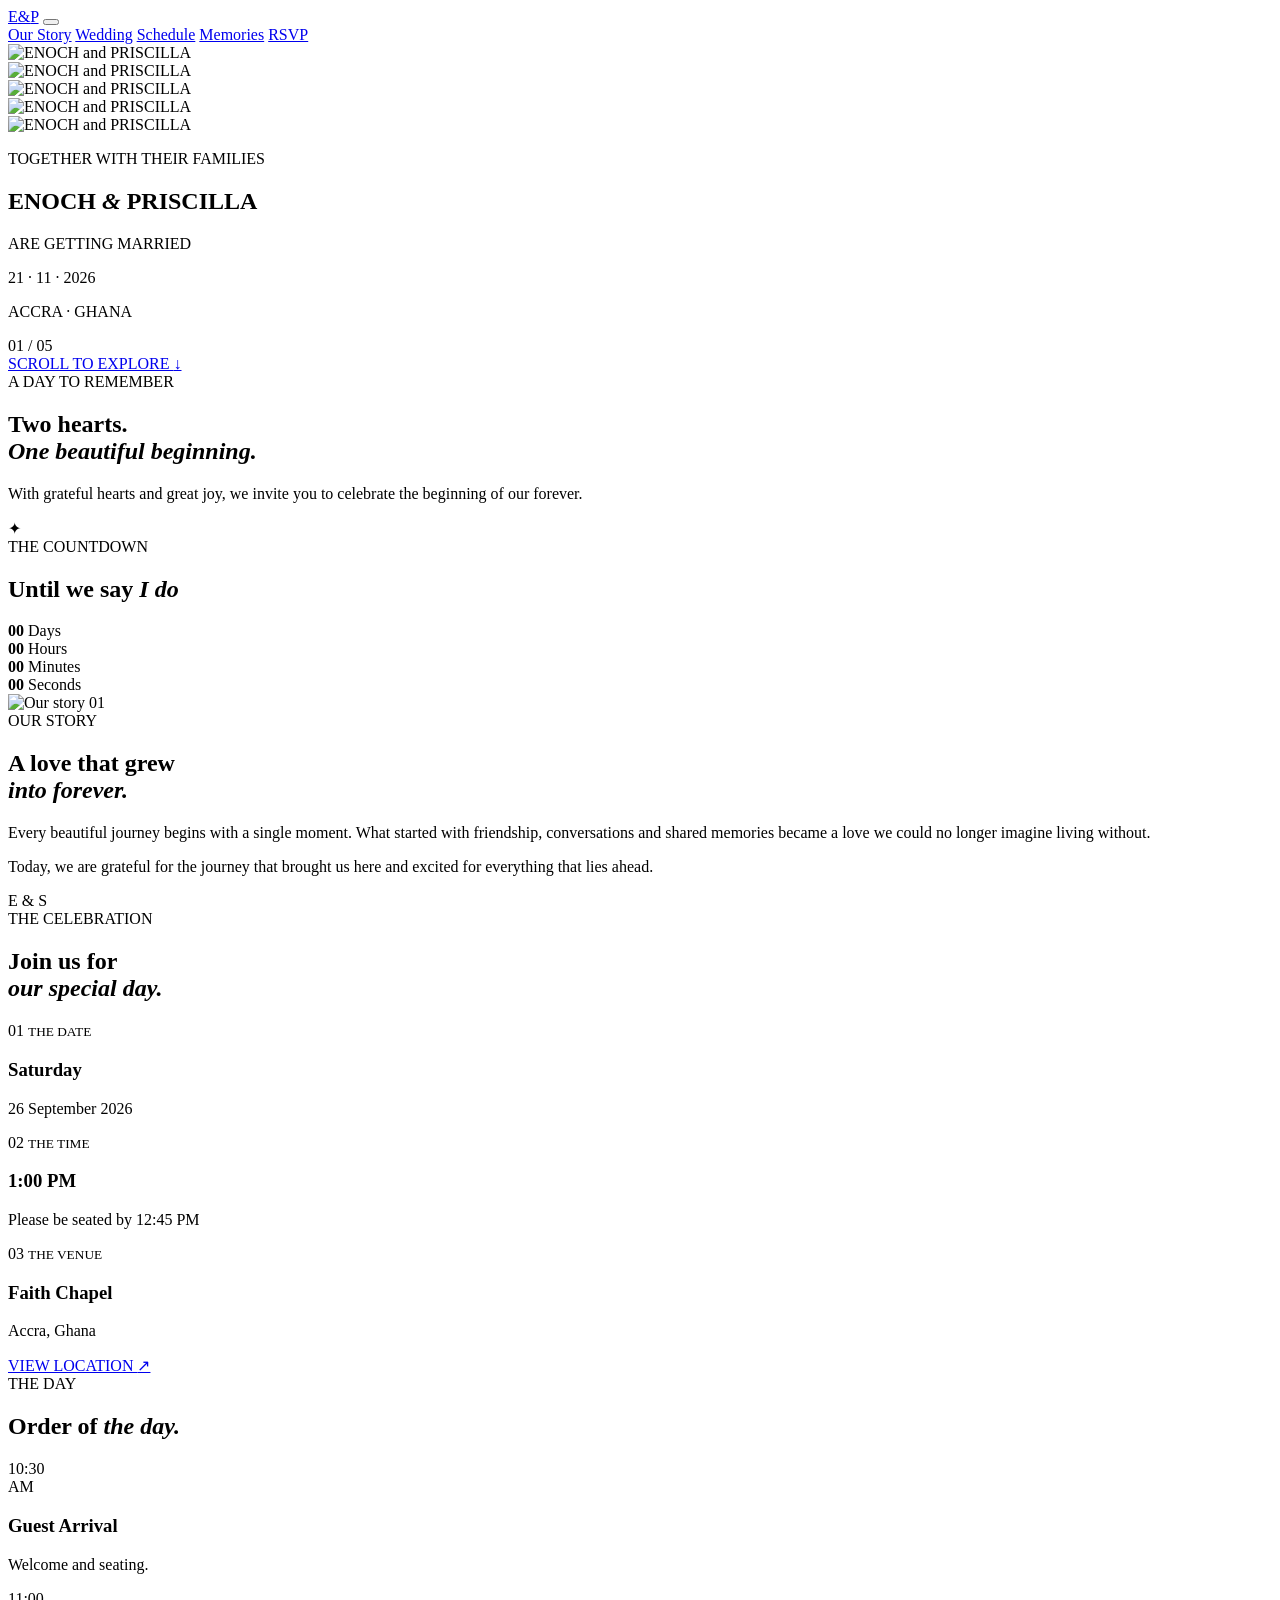
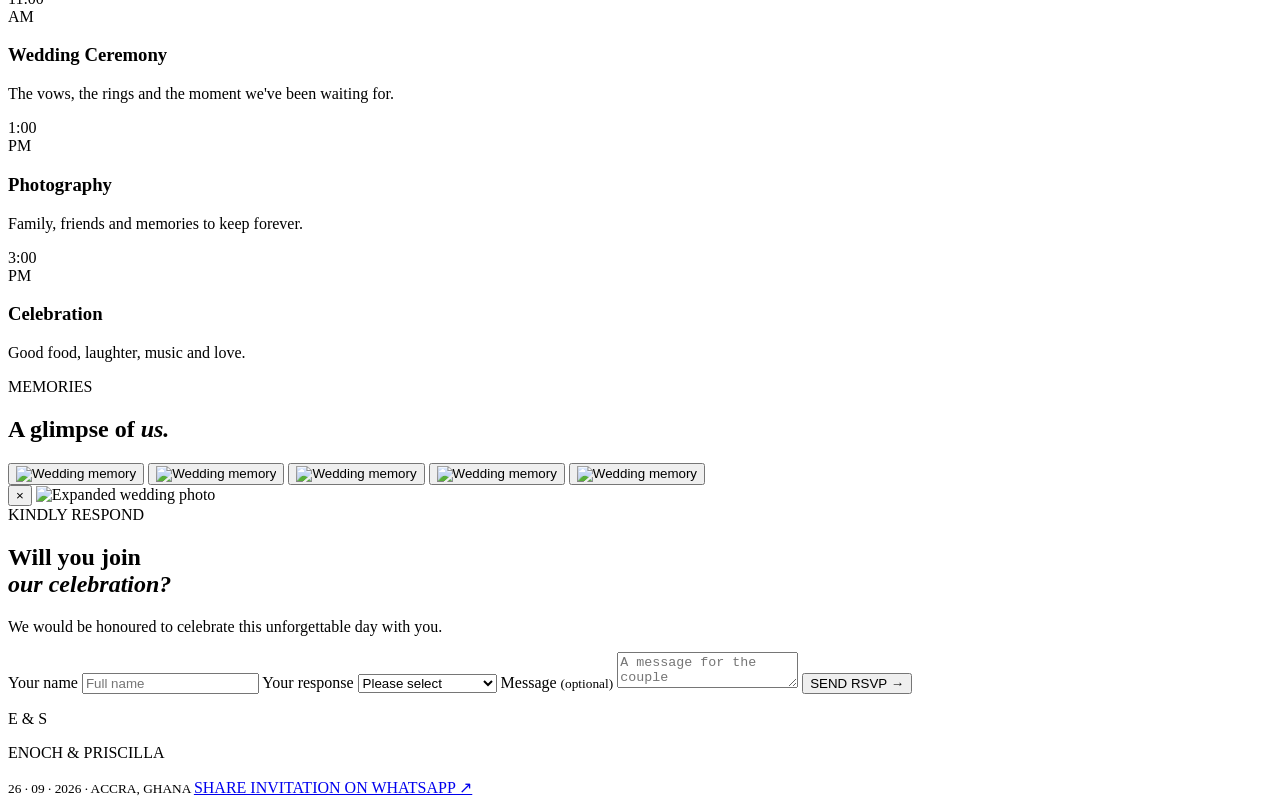
==== index.html @ 6be12a3c "Create index.html" ====
<!doctype html>
<html lang="en">
  <head>
    <meta charset="UTF-8" />
    <meta name="viewport" content="width=device-width, initial-scale=1.0" />

    <meta name="theme-color" content="#171411" />
    <meta name="description" content="ENOCH & PRISCILLA — WEDDING INVITATION" />

    <title>ENOCH & PRISCILLA — Wedding Invitation</title>

    <link rel="preconnect" href="https://fonts.googleapis.com" />
    <link rel="preconnect" href="https://fonts.gstatic.com" crossorigin />

    <link
      href="https://fonts.googleapis.com/css2?family=Cormorant+Garamond:wght@400;500;600;700&family=DM+Sans:wght@300;400;500&display=swap"
      rel="stylesheet"
    />

    <link rel="stylesheet" href="style.css" />
  </head>

  <body>
    <header class="site-header" id="header">
      <a class="monogram" href="#home"> E<span>&</span>P</a>

      <button class="menu-toggle" id="menuToggle" aria-label="Open menu">
        <span></span>
        <span></span>
      </button>

      <nav class="nav" id="nav">
        <a href="#story">Our Story</a>
        <a href="#details">Wedding</a>
        <a href="#schedule">Schedule</a>
        <a href="#gallery">Memories</a>
        <a href="#rsvp">RSVP</a>
      </nav>
    </header>

    <main>
      <!-- ================= HERO ================= -->

      <section class="hero" id="home">
        <div class="hero-slideshow">
          <div class="hero-slide active">
            <img src="en2.jpg" alt="ENOCH and PRISCILLA" />
          </div>

          <div class="hero-slide">
            <img src="BJ1A4119 2 1 1.jpg" alt="ENOCH and PRISCILLA" />
          </div>

          <div class="hero-slide">
            <img src="en3.jpg" alt="ENOCH and PRISCILLA" />
          </div>

          <div class="hero-slide">
            <img src="en4.jpg" alt="ENOCH and PRISCILLA" />
          </div>

          <div class="hero-slide">
            <img src="en5.jpg" alt="ENOCH and PRISCILLA" />
          </div>
        </div>

        <div class="hero-shade"></div>

        <div class="hero-copy">
          <p class="kicker">TOGETHER WITH THEIR FAMILIES</p>

          <h1>ENOCH <i>&</i> PRISCILLA</h1>

          <div class="hero-rule"></div>

          <p class="hero-sub">ARE GETTING MARRIED</p>

          <p class="hero-date">21 · 11 · 2026</p>

          <p class="hero-place">ACCRA · GHANA</p>
        </div>

        <div class="hero-bottom">
          <div class="slide-counter">
            <span id="currentSlide">01</span>
            /
            <span id="totalSlides">05</span>
          </div>

          <div class="progress">
            <span id="progressBar"></span>
          </div>

          <a href="#welcome" class="discover">
            SCROLL TO EXPLORE
            <span>↓</span>
          </a>
        </div>
      </section>

      <!-- ================= WELCOME ================= -->

      <section class="welcome section" id="welcome">
        <div class="section-tag">A DAY TO REMEMBER</div>

        <h2>
          Two hearts.<br />
          <em>One beautiful beginning.</em>
        </h2>

        <p class="lead">
          With grateful hearts and great joy, we invite you to celebrate the
          beginning of our forever.
        </p>

        <div class="ornament">✦</div>
      </section>

      <!-- ================= COUNTDOWN ================= -->

      <section class="countdown-section">
        <div class="countdown-inner">
          <div>
            <div class="section-tag light">THE COUNTDOWN</div>

            <h2>Until we say <em>I do</em></h2>
          </div>

          <div class="countdown">
            <div>
              <strong id="days">00</strong>
              <span>Days</span>
            </div>

            <div>
              <strong id="hours">00</strong>
              <span>Hours</span>
            </div>

            <div>
              <strong id="minutes">00</strong>
              <span>Minutes</span>
            </div>

            <div>
              <strong id="seconds">00</strong>
              <span>Seconds</span>
            </div>
          </div>
        </div>
      </section>

      <!-- ================= STORY ================= -->

      <section class="story section-wide" id="story">
        <div class="story-photo">
          <img src="en4.jpg" alt="Our story" />

          <span class="photo-number"> 01 </span>
        </div>

        <div class="story-copy">
          <div class="section-tag">OUR STORY</div>

          <h2>
            A love that grew<br />
            <em>into forever.</em>
          </h2>

          <p>
            Every beautiful journey begins with a single moment. What started
            with friendship, conversations and shared memories became a love we
            could no longer imagine living without.
          </p>

          <p>
            Today, we are grateful for the journey that brought us here and
            excited for everything that lies ahead.
          </p>

          <div class="signature">E & S</div>
        </div>
      </section>

      <!-- ================= DETAILS ================= -->

      <section class="details section" id="details">
        <div class="section-tag">THE CELEBRATION</div>

        <h2>
          Join us for<br />
          <em>our special day.</em>
        </h2>

        <div class="detail-grid">
          <article>
            <span class="detail-icon"> 01 </span>

            <small> THE DATE </small>

            <h3>Saturday</h3>

            <p>26 September 2026</p>
          </article>

          <article>
            <span class="detail-icon"> 02 </span>

            <small> THE TIME </small>

            <h3>1:00 PM</h3>

            <p>Please be seated by 12:45 PM</p>
          </article>

          <article>
            <span class="detail-icon"> 03 </span>

            <small> THE VENUE </small>

            <h3>Faith Chapel</h3>

            <p>Accra, Ghana</p>
          </article>
        </div>

        <a
          class="outline-button"
          target="_blank"
          href="https://www.google.com/maps/search/?api=1&query=Faith+Chapel+Accra+Ghana"
        >
          VIEW LOCATION
          <span>↗</span>
        </a>
      </section>

      <!-- ================= SCHEDULE ================= -->

      <section class="schedule" id="schedule">
        <div class="section">
          <div class="section-tag">THE DAY</div>

          <h2>Order of <em>the day.</em></h2>

          <div class="timeline">
            <div class="timeline-item">
              <time> 10:30 </time>

              <div>
                <span> AM</span>

                <h3>Guest Arrival</h3>

                <p>Welcome and seating.</p>
              </div>
            </div>

            <div class="timeline-item">
              <time> 11:00 </time>

              <div>
                <span> AM </span>

                <h3>Wedding Ceremony</h3>

                <p>
                  The vows, the rings and the moment we've been waiting for.
                </p>
              </div>
            </div>

            <div class="timeline-item">
              <time> 1:00 </time>

              <div>
                <span> PM </span>

                <h3>Photography</h3>

                <p>Family, friends and memories to keep forever.</p>
              </div>
            </div>

            <div class="timeline-item">
              <time> 3:00 </time>

              <div>
                <span> PM </span>

                <h3>Celebration</h3>

                <p>Good food, laughter, music and love.</p>
              </div>
            </div>
          </div>
        </div>
      </section>

      <!-- ================= GALLERY ================= -->

      <section class="gallery section" id="gallery">
        <div class="section-tag">MEMORIES</div>

        <h2>A glimpse of <em>us.</em></h2>

        <div class="gallery-grid">
          <button class="gallery-item" data-image="en2.jpg">
            <img src="en2.jpg" alt="Wedding memory" />
          </button>

          <button class="gallery-item" data-image="en3.jpg">
            <img src="en3.jpg" alt="Wedding memory" />
          </button>

          <button class="gallery-item" data-image="en4.jpg">
            <img src="en4.jpg" alt="Wedding memory" />
          </button>

          <button class="gallery-item" data-image="en5.jpg">
            <img src="en5.jpg" alt="Wedding memory" />
          </button>

          <button class="gallery-item" data-image="en6.jpg">
            <img src="BJ1A4119 2 1 1.jpg" alt="Wedding memory" />
          </button>
        </div>
      </section>

      <!-- ================= LIGHTBOX ================= -->

      <div class="lightbox" id="lightbox" aria-hidden="true">
        <button class="lightbox-close" id="lightboxClose" aria-label="Close">
          ×
        </button>

        <img id="lightboxImage" src="" alt="Expanded wedding photo" />
      </div>

      <!-- ================= RSVP ================= -->

      <section class="rsvp" id="rsvp">
        <div class="rsvp-card">
          <div class="section-tag">KINDLY RESPOND</div>

          <h2>
            Will you join<br />
            <em>our celebration?</em>
          </h2>

          <p>
            We would be honoured to celebrate this unforgettable day with you.
          </p>

          <form id="rsvpForm">
            <label>
              <span> Your name </span>

              <input
                id="guestName"
                type="text"
                placeholder="Full name"
                required
              />
            </label>

            <label>
              <span> Your response </span>

              <select id="attendance" required>
                <option value="">Please select</option>

                <option value="Joyfully accepts">Joyfully accepts</option>

                <option value="Regretfully declines">
                  Regretfully declines
                </option>
              </select>
            </label>

            <label>
              <span> Message <small>(optional)</small> </span>

              <textarea
                id="guestMessage"
                placeholder="A message for the couple"
              ></textarea>
            </label>

            <button type="submit" class="solid-button">
              SEND RSVP
              <span>→</span>
            </button>
          </form>

          <p class="form-note" id="formMessage"></p>
        </div>
      </section>
    </main>

    <!-- ================= FOOTER ================= -->

    <footer>
      <div class="footer-monogram">E <span>&</span> S</div>

      <p>ENOCH & PRISCILLA</p>

      <small> 26 · 09 · 2026 · ACCRA, GHANA </small>

      <a id="whatsappShare" href="#" target="_blank">
        SHARE INVITATION ON WHATSAPP ↗
      </a>
    </footer>

    <script src="script.js"></script>
  </body>
</html>
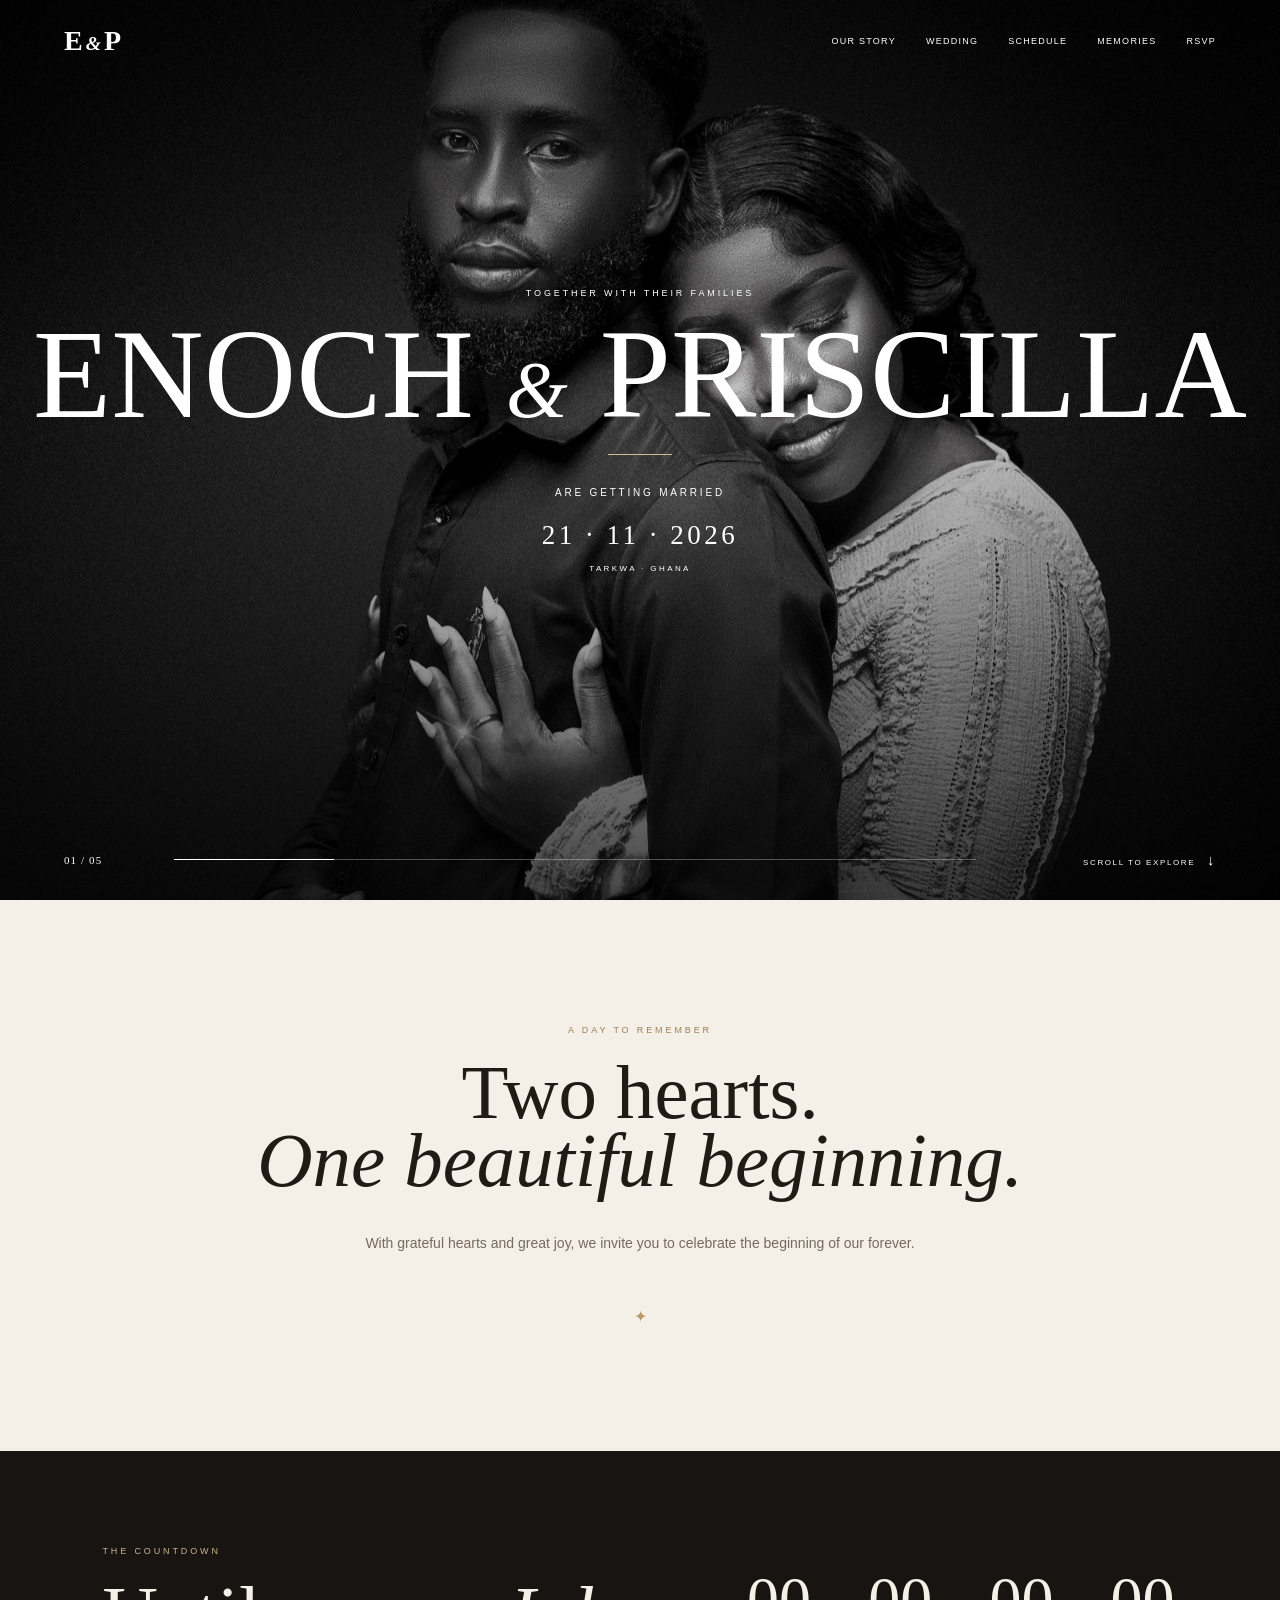
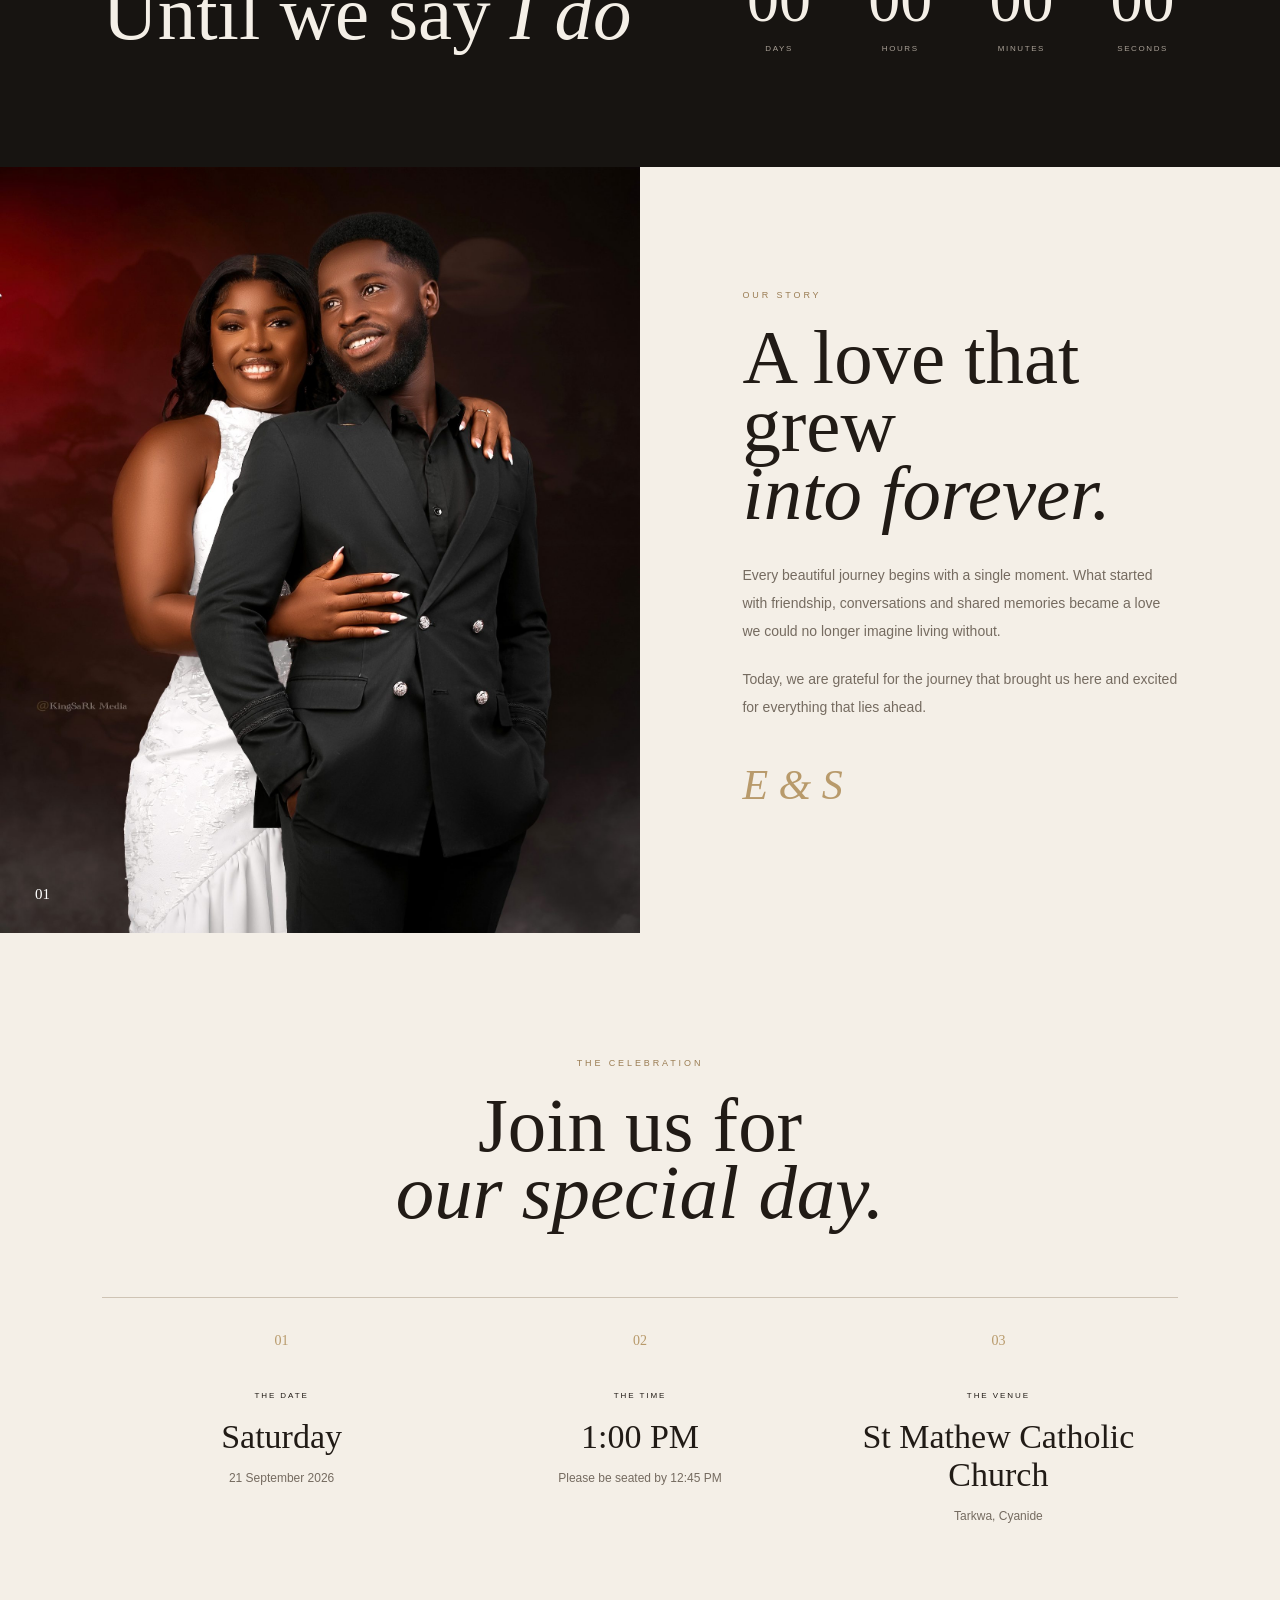
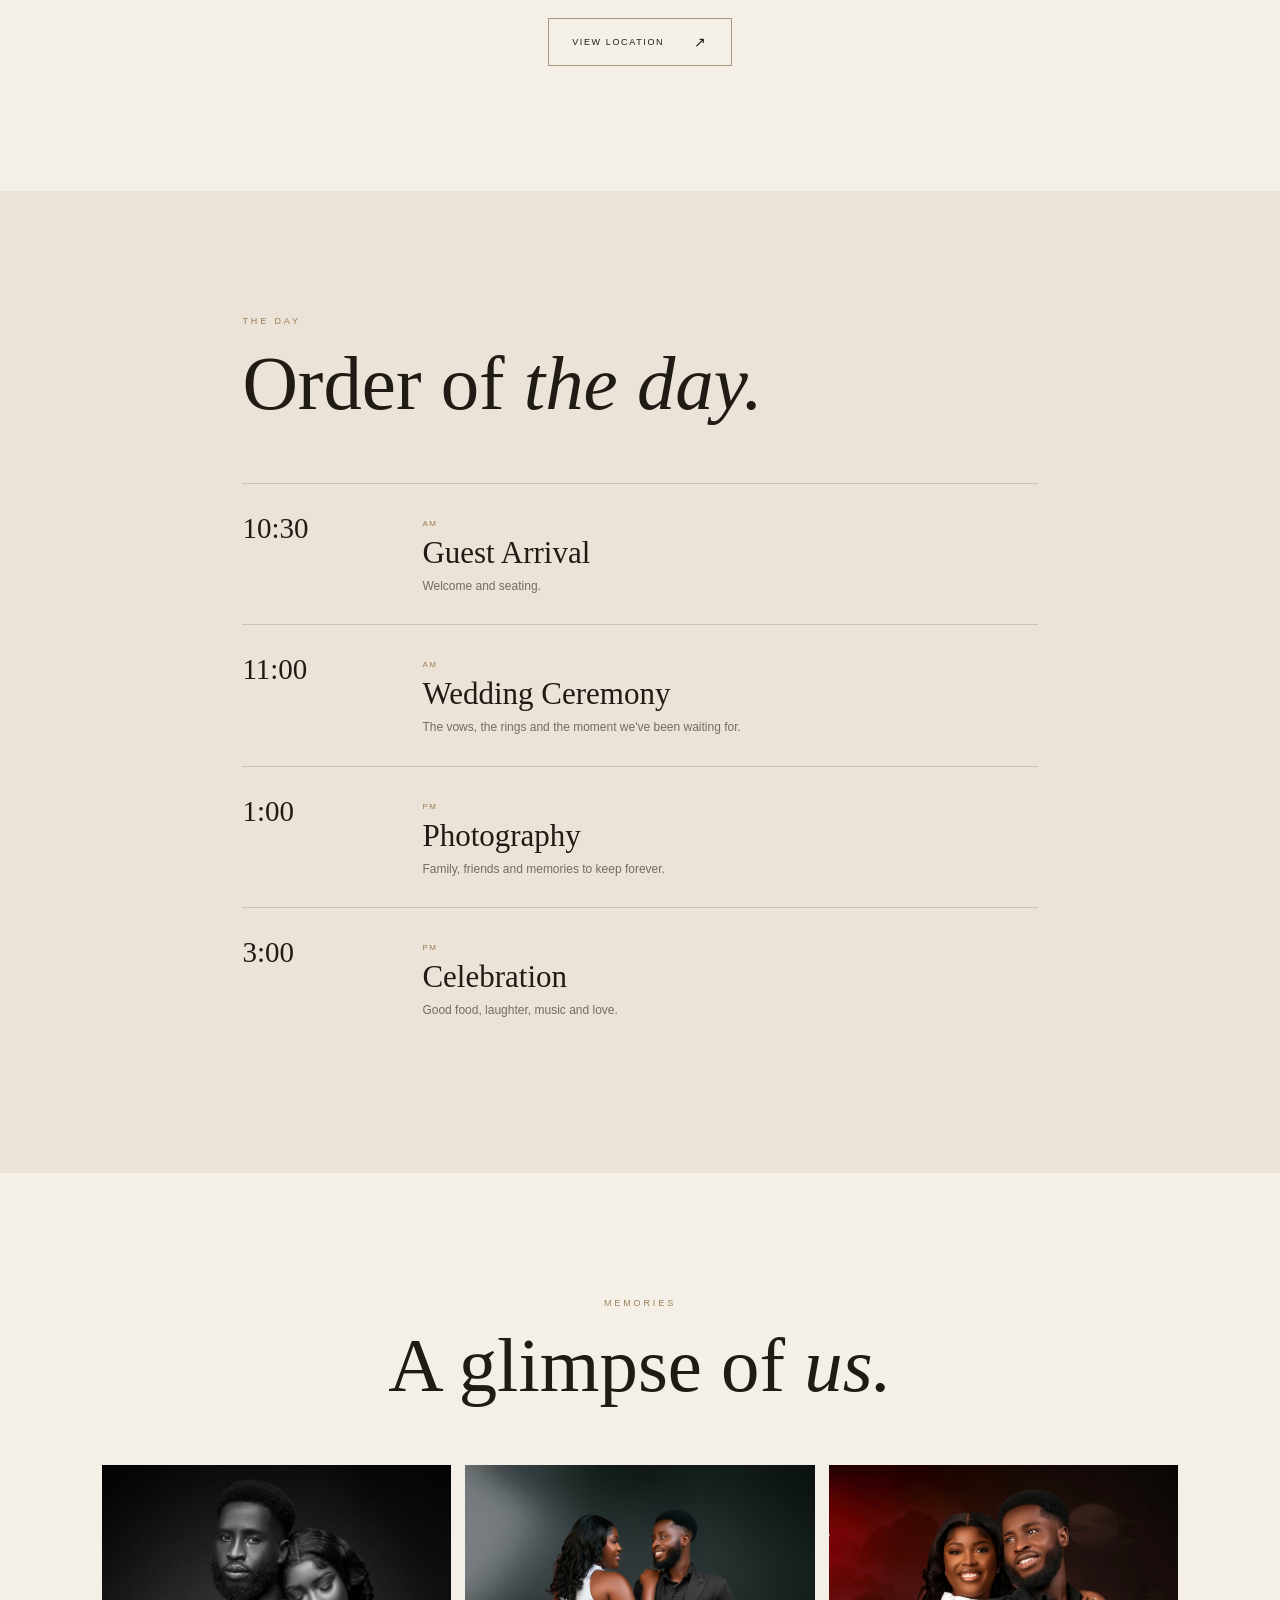
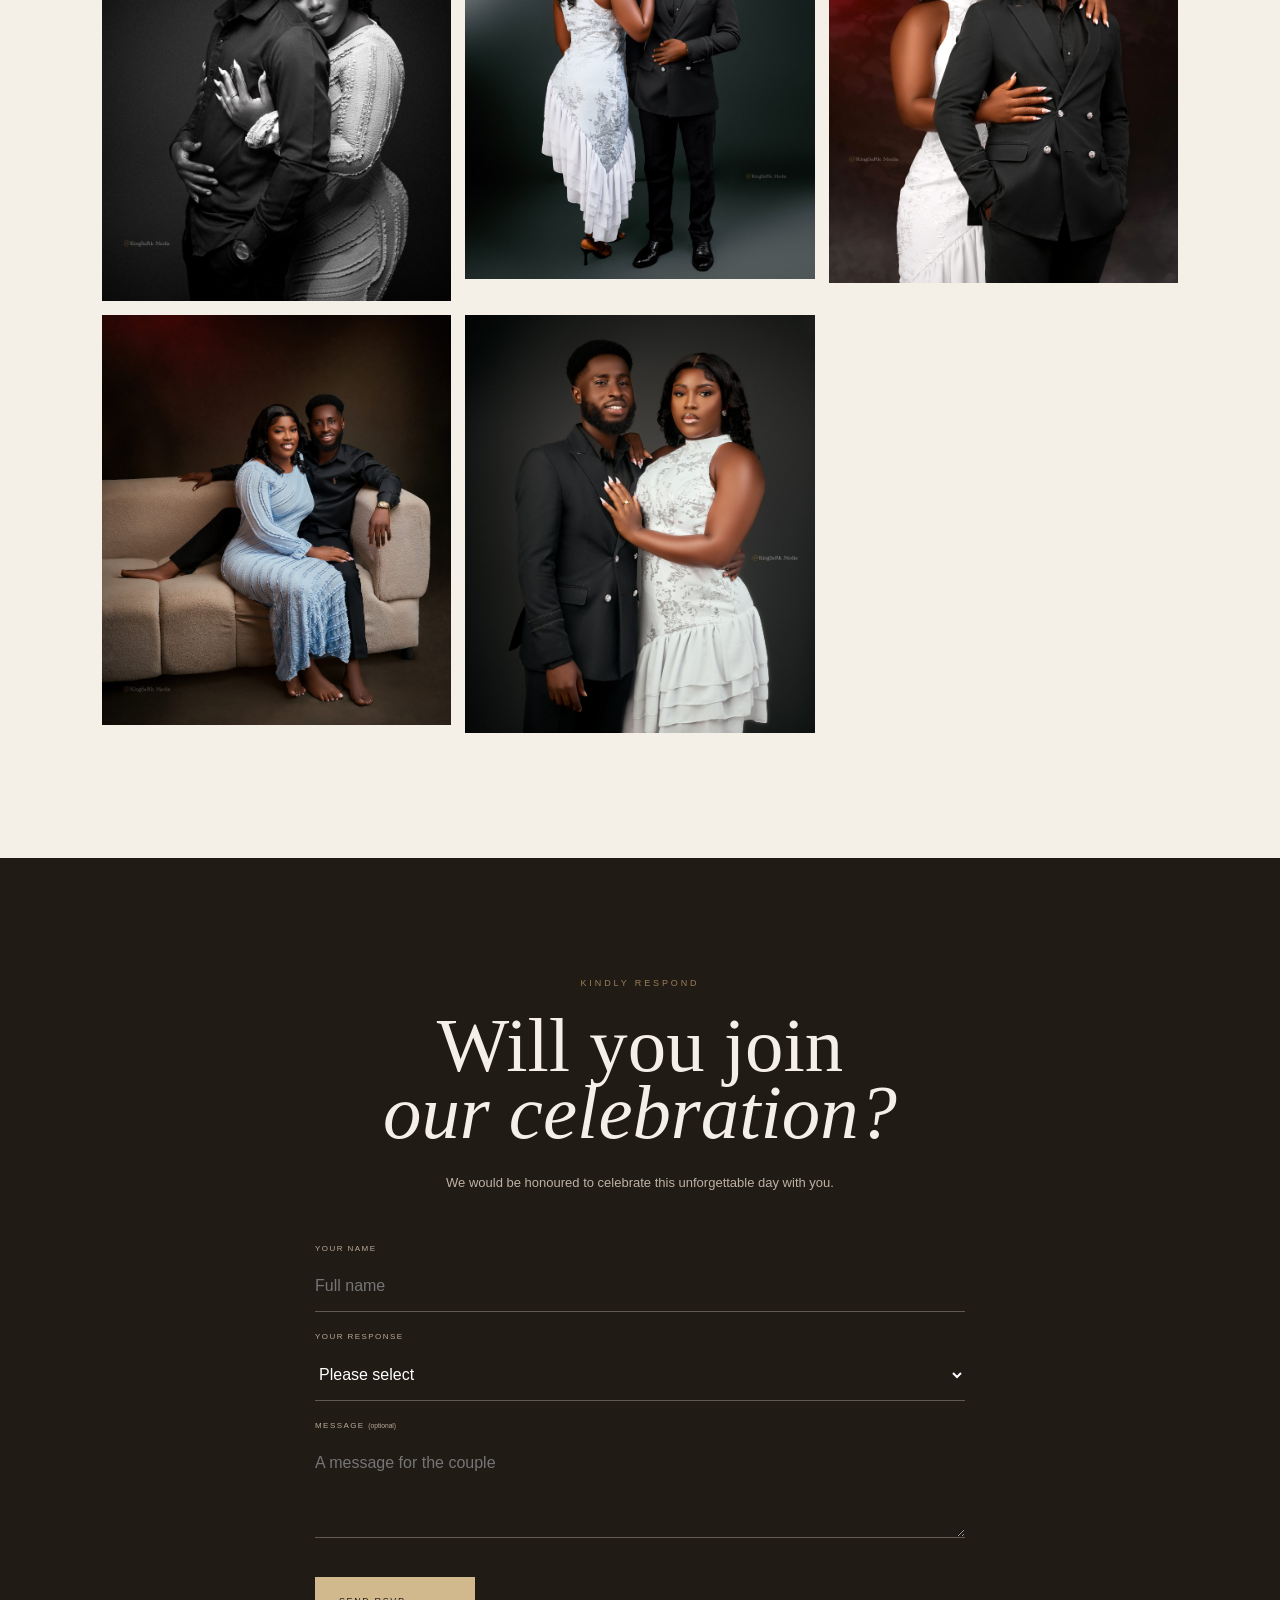
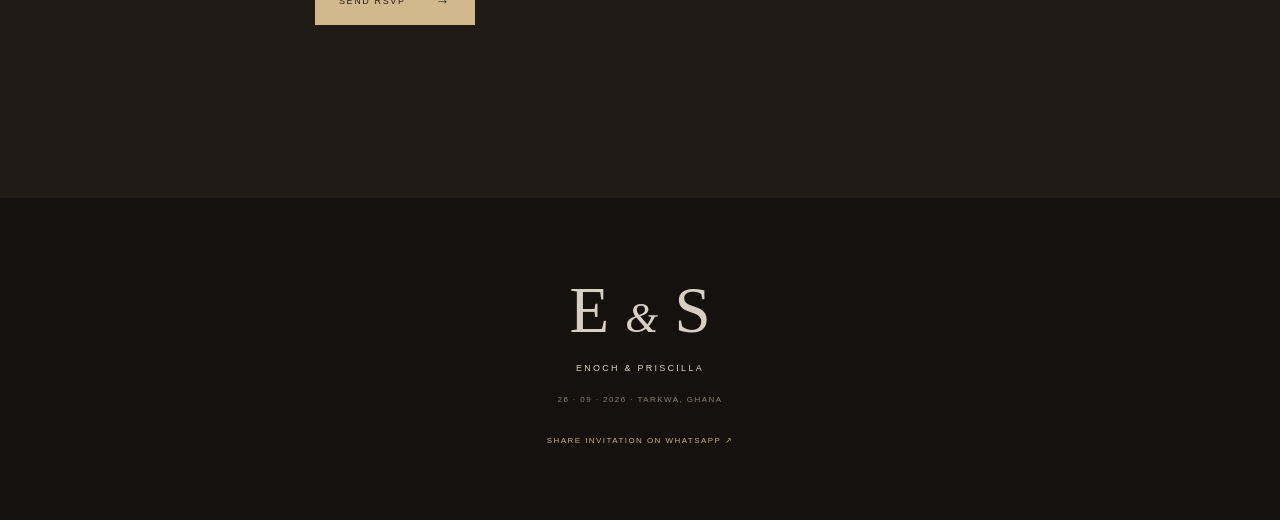
==== commit 9fb3bb96: "Update index.html" ====
--- a/index.html
+++ b/index.html
@@ -77,7 +77,7 @@
 
           <p class="hero-date">21 · 11 · 2026</p>
 
-          <p class="hero-place">ACCRA · GHANA</p>
+          <p class="hero-place">TARKWA · GHANA</p>
         </div>
 
         <div class="hero-bottom">
@@ -200,7 +200,7 @@
 
             <h3>Saturday</h3>
 
-            <p>26 September 2026</p>
+            <p>21 September 2026</p>
           </article>
 
           <article>
@@ -218,16 +218,16 @@
 
             <small> THE VENUE </small>
 
-            <h3>Faith Chapel</h3>
-
-            <p>Accra, Ghana</p>
+            <h3>St Mathew Catholic Church</h3>
+
+            <p>Tarkwa, Cyanide</p>
           </article>
         </div>
 
         <a
           class="outline-button"
           target="_blank"
-          href="https://www.google.com/maps/search/?api=1&query=Faith+Chapel+Accra+Ghana"
+          href="https://www.google.com/maps/search/?api=1&query=stmathew catholic church=tarkwa"
         >
           VIEW LOCATION
           <span>↗</span>
@@ -404,7 +404,7 @@
 
       <p>ENOCH & PRISCILLA</p>
 
-      <small> 26 · 09 · 2026 · ACCRA, GHANA </small>
+      <small> 26 · 09 · 2026 · TARKWA, GHANA </small>
 
       <a id="whatsappShare" href="#" target="_blank">
         SHARE INVITATION ON WHATSAPP ↗
--- a/style.css
+++ b/style.css
@@ -0,0 +1,1234 @@
+* {
+    box-sizing: border-box;
+}
+
+:root {
+    --ink: #211b16;
+    --cream: #f4efe7;
+    --paper: #ebe3d7;
+    --muted: #756b60;
+    --gold: #b89a6b;
+    --dark: #171411;
+}
+
+html {
+    scroll-behavior: smooth;
+}
+
+body {
+    margin: 0;
+    background: var(--cream);
+    color: var(--ink);
+    font-family: "DM Sans", sans-serif;
+    font-weight: 300;
+}
+
+body.no-scroll {
+    overflow: hidden;
+}
+
+button,
+input,
+select,
+textarea {
+    font: inherit;
+}
+
+a {
+    color: inherit;
+}
+
+.section {
+    max-width: 1400px;
+    margin: auto;
+    padding: 125px 8%;
+}
+
+.section-tag {
+    color: #9b7e55;
+    font-size: 9px;
+    font-weight: 500;
+    letter-spacing: .32em;
+}
+
+.section-tag.light {
+    color: #cdb58e;
+}
+
+h2 {
+    margin: 24px 0;
+    font-family: "Cormorant Garamond", serif;
+    font-size: clamp(52px, 6vw, 86px);
+    font-weight: 500;
+    line-height: .88;
+}
+
+h2 em {
+    font-style: italic;
+    font-weight: 400;
+}
+
+
+/* ================= HEADER ================= */
+
+.site-header {
+    position: fixed;
+    top: 0;
+    left: 0;
+    right: 0;
+
+    z-index: 50;
+
+    height: 82px;
+
+    padding: 0 5%;
+
+    display: flex;
+    align-items: center;
+    justify-content: space-between;
+
+    color: white;
+
+    transition: .4s ease;
+}
+
+.site-header.scrolled {
+    height: 68px;
+
+    background: rgba(23, 20, 17, .88);
+
+    backdrop-filter: blur(16px);
+}
+
+.monogram {
+    color: white;
+
+    text-decoration: none;
+
+    font-family: "Cormorant Garamond", serif;
+    font-size: 28px;
+    font-weight: 600;
+}
+
+.monogram span {
+    margin: 0 3px;
+
+    font-size: .7em;
+    font-style: italic;
+}
+
+.nav {
+    display: flex;
+    gap: 30px;
+}
+
+.nav a {
+    color: white;
+
+    text-decoration: none;
+
+    font-size: 9px;
+    letter-spacing: .14em;
+    text-transform: uppercase;
+}
+
+.menu-toggle {
+    display: none;
+
+    width: 35px;
+
+    border: 0;
+
+    background: none;
+
+    color: white;
+
+    cursor: pointer;
+}
+
+.menu-toggle span {
+    display: block;
+
+    height: 1px;
+
+    margin: 6px 0;
+
+    background: currentColor;
+}
+
+
+/* ================= HERO ================= */
+
+.hero {
+    position: relative;
+
+    height: 100svh;
+    min-height: 650px;
+
+    overflow: hidden;
+
+    background: #111;
+
+    color: white;
+}
+
+.hero-slideshow,
+.hero-slide,
+.hero-shade {
+    position: absolute;
+
+    inset: 0;
+}
+
+.hero-slide {
+    opacity: 0;
+
+    transform: scale(1.045);
+
+    transition:
+        opacity 1.5s ease,
+        transform 7s ease;
+}
+
+.hero-slide.active {
+    opacity: 1;
+
+    transform: scale(1);
+}
+
+.hero-slide img {
+    width: 100%;
+    height: 100%;
+
+    display: block;
+
+    object-fit: cover;
+
+    /*
+       This keeps the upper part of portrait
+       photos visible.
+    */
+    object-position: center 18%;
+
+    will-change: transform;
+}
+
+.hero-slide::after {
+    content: "";
+
+    position: absolute;
+
+    inset: 0;
+
+    pointer-events: none;
+
+    background:
+        linear-gradient(
+            90deg,
+            rgba(0,0,0,.12),
+            transparent 45%,
+            rgba(0,0,0,.18)
+        );
+}
+
+.hero-shade {
+    background:
+        linear-gradient(
+            180deg,
+            rgba(0,0,0,.48),
+            rgba(0,0,0,.05) 42%,
+            rgba(0,0,0,.72)
+        );
+}
+
+.hero-copy {
+    position: absolute;
+
+    inset: 0;
+
+    z-index: 5;
+
+    display: flex;
+
+    flex-direction: column;
+
+    align-items: center;
+
+    justify-content: center;
+
+    padding: 80px 20px 120px;
+
+    text-align: center;
+}
+
+.hero-copy > * {
+    opacity: 0;
+
+    transform: translateY(18px);
+
+    animation:
+        heroIn 1s
+        cubic-bezier(.2,.7,.2,1)
+        forwards;
+}
+
+.kicker {
+    margin-bottom: 28px;
+
+    font-size: 9px;
+
+    letter-spacing: .32em;
+
+    animation-delay: .2s !important;
+}
+
+.hero h1 {
+    margin: 0;
+
+    font-family: "Cormorant Garamond", serif;
+
+    font-size: clamp(70px, 10vw, 135px);
+
+    font-weight: 500;
+
+    line-height: .76;
+
+    animation-delay: .35s !important;
+}
+
+.hero h1 i {
+    font-size: .62em;
+}
+
+.hero-rule {
+    width: 64px;
+    height: 1px;
+
+    margin: 30px 0 22px;
+
+    background: #d3ba8d;
+
+    animation-delay: .5s !important;
+}
+
+.hero-sub {
+    font-size: 10px;
+
+    letter-spacing: .28em;
+
+    animation-delay: .62s !important;
+}
+
+.hero-date {
+    margin: 12px 0 5px;
+
+    font-family: "Cormorant Garamond", serif;
+
+    font-size: 27px;
+
+    letter-spacing: .13em;
+
+    animation-delay: .72s !important;
+}
+
+.hero-place {
+    font-size: 8px;
+
+    letter-spacing: .3em;
+
+    animation-delay: .82s !important;
+}
+
+@keyframes heroIn {
+
+    to {
+        opacity: 1;
+
+        transform: none;
+    }
+
+}
+
+
+.hero-bottom {
+    position: absolute;
+
+    left: 5%;
+    right: 5%;
+    bottom: 32px;
+
+    z-index: 8;
+
+    display: grid;
+
+    grid-template-columns:
+        90px
+        1fr
+        220px;
+
+    align-items: center;
+
+    gap: 20px;
+}
+
+.slide-counter {
+    font-family: "Cormorant Garamond", serif;
+
+    font-size: 11px;
+
+    letter-spacing: .1em;
+}
+
+.progress {
+    height: 1px;
+
+    background: rgba(255,255,255,.3);
+}
+
+.progress span {
+    display: block;
+
+    width: 20%;
+    height: 100%;
+
+    background: white;
+
+    transition: width 5s linear;
+}
+
+.discover {
+    color: white;
+
+    text-align: right;
+
+    text-decoration: none;
+
+    font-size: 8px;
+
+    letter-spacing: .2em;
+}
+
+.discover span {
+    margin-left: 8px;
+
+    font-size: 15px;
+}
+
+
+/* ================= WELCOME ================= */
+
+.welcome {
+    text-align: center;
+}
+
+.welcome .lead {
+    max-width: 560px;
+
+    margin: 35px auto 0;
+
+    color: var(--muted);
+
+    font-size: 14px;
+
+    line-height: 2;
+}
+
+.ornament {
+    margin: 50px auto 0;
+
+    color: var(--gold);
+
+    font-size: 16px;
+}
+
+
+/* ================= COUNTDOWN ================= */
+
+.countdown-section {
+    padding: 95px 8%;
+
+    background: var(--dark);
+
+    color: var(--cream);
+}
+
+.countdown-inner {
+    max-width: 1200px;
+
+    margin: auto;
+
+    display: flex;
+
+    align-items: center;
+
+    justify-content: space-between;
+
+    gap: 50px;
+}
+
+.countdown h2 {
+    margin-bottom: 0;
+}
+
+.countdown {
+    display: flex;
+
+    gap: clamp(22px, 4vw, 65px);
+}
+
+.countdown div {
+    min-width: 70px;
+
+    text-align: center;
+}
+
+.countdown strong {
+    display: block;
+
+    font-family: "Cormorant Garamond", serif;
+
+    font-size: clamp(42px,5vw,66px);
+
+    font-weight: 500;
+}
+
+.countdown span {
+    color: #a9a096;
+
+    font-size: 8px;
+
+    letter-spacing: .2em;
+
+    text-transform: uppercase;
+}
+
+
+/* ================= STORY ================= */
+
+.section-wide {
+    min-height: 720px;
+
+    display: grid;
+
+    grid-template-columns: 1fr 1fr;
+}
+
+.story-photo {
+    position: relative;
+
+    min-height: 650px;
+
+    overflow: hidden;
+}
+
+.story-photo img {
+    width: 100%;
+    height: 100%;
+
+    display: block;
+
+    object-fit: cover;
+
+    object-position: center 20%;
+}
+
+.photo-number {
+    position: absolute;
+
+    left: 35px;
+    bottom: 30px;
+
+    color: white;
+
+    font-family: "Cormorant Garamond", serif;
+
+    font-size: 15px;
+}
+
+.story-copy {
+    padding: 80px clamp(45px,8vw,130px);
+
+    display: flex;
+
+    flex-direction: column;
+
+    justify-content: center;
+}
+
+.story-copy > p {
+    max-width: 520px;
+
+    margin: 10px 0;
+
+    color: var(--muted);
+
+    font-size: 14px;
+
+    line-height: 2;
+}
+
+.signature {
+    margin-top: 30px;
+
+    color: var(--gold);
+
+    font-family: "Cormorant Garamond", serif;
+
+    font-size: 42px;
+
+    font-style: italic;
+}
+
+
+/* ================= DETAILS ================= */
+
+.details {
+    text-align: center;
+}
+
+.detail-grid {
+    margin: 70px 0 45px;
+
+    display: grid;
+
+    grid-template-columns: repeat(3,1fr);
+}
+
+.detail-grid article {
+    padding: 35px 25px;
+
+    border-top: 1px solid #cec3b4;
+
+    transition: transform .4s ease;
+}
+
+.detail-grid article:hover {
+    transform: translateY(-5px);
+}
+
+.detail-icon {
+    display: block;
+
+    margin-bottom: 35px;
+
+    color: var(--gold);
+
+    font-family: "Cormorant Garamond", serif;
+
+    font-size: 14px;
+}
+
+.detail-grid small {
+    font-size: 8px;
+
+    letter-spacing: .24em;
+}
+
+.detail-grid h3 {
+    margin: 16px 0 5px;
+
+    font-family: "Cormorant Garamond", serif;
+
+    font-size: 34px;
+
+    font-weight: 500;
+}
+
+.detail-grid p {
+    color: var(--muted);
+
+    font-size: 12px;
+
+    line-height: 1.7;
+}
+
+.outline-button,
+.solid-button {
+    display: inline-flex;
+
+    align-items: center;
+
+    gap: 30px;
+
+    padding: 15px 23px;
+
+    border: 1px solid #a9967e;
+
+    background: transparent;
+
+    text-decoration: none;
+
+    font-size: 9px;
+
+    letter-spacing: .18em;
+
+    cursor: pointer;
+
+    transition:
+        background .3s ease,
+        color .3s ease,
+        transform .3s ease;
+}
+
+.outline-button span,
+.solid-button span {
+    font-size: 14px;
+}
+
+.outline-button:hover {
+    background: var(--ink);
+
+    color: var(--cream);
+
+    transform: translateY(-2px);
+}
+
+
+/* ================= SCHEDULE ================= */
+
+.schedule {
+    background: var(--paper);
+}
+
+.schedule .section {
+    max-width: 1000px;
+}
+
+.timeline {
+    margin-top: 65px;
+}
+
+.timeline-item {
+    display: grid;
+
+    grid-template-columns: 150px 1fr;
+
+    gap: 30px;
+
+    padding: 28px 0;
+
+    border-top: 1px solid #cfc3b4;
+
+    transition: padding .35s ease;
+}
+
+.timeline-item:hover {
+    padding-left: 8px;
+}
+
+.timeline-item time {
+    font-family: "Cormorant Garamond", serif;
+
+    font-size: 29px;
+
+    font-weight: 500;
+}
+
+.timeline-item div > span {
+    color: #9b7e55;
+
+    font-size: 8px;
+
+    letter-spacing: .2em;
+}
+
+.timeline-item h3 {
+    margin: 5px 0;
+
+    font-family: "Cormorant Garamond", serif;
+
+    font-size: 31px;
+
+    font-weight: 500;
+}
+
+.timeline-item p {
+    margin: 0;
+
+    color: var(--muted);
+
+    font-size: 12px;
+
+    line-height: 1.7;
+}
+
+
+/* ================= GALLERY ================= */
+
+.gallery {
+    text-align: center;
+}
+
+.gallery-grid {
+    margin-top: 65px;
+
+    display: grid;
+
+    grid-template-columns: repeat(12,1fr);
+
+    gap: 14px;
+
+    align-items: start;
+
+    text-align: left;
+}
+
+.gallery-item {
+    grid-column: span 4;
+
+    padding: 0;
+
+    border: 0;
+
+    overflow: hidden;
+
+    background: none;
+
+    cursor: pointer;
+}
+
+.gallery-item img {
+    width: 100%;
+    height: auto;
+
+    display: block;
+
+    background: #ded5c9;
+
+    object-fit: contain;
+
+    transition: transform .7s ease;
+}
+
+.gallery-item:hover img {
+    transform: scale(1.025);
+}
+
+.gallery-item:focus-visible {
+    outline: 2px solid var(--gold);
+
+    outline-offset: 5px;
+}
+
+
+/* ================= LIGHTBOX ================= */
+
+.lightbox {
+    position: fixed;
+
+    inset: 0;
+
+    z-index: 100;
+
+    display: none;
+
+    align-items: center;
+
+    justify-content: center;
+
+    padding: 40px;
+
+    background: rgba(0,0,0,.94);
+}
+
+.lightbox.open {
+    display: flex;
+}
+
+.lightbox img {
+    max-width: 92vw;
+    max-height: 90vh;
+
+    object-fit: contain;
+}
+
+.lightbox-close {
+    position: absolute;
+
+    top: 18px;
+    right: 28px;
+
+    border: 0;
+
+    background: none;
+
+    color: white;
+
+    font-size: 40px;
+
+    font-weight: 200;
+
+    cursor: pointer;
+}
+
+
+/* ================= RSVP ================= */
+
+.rsvp {
+    padding: 120px 20px;
+
+    background: #211b16;
+
+    color: var(--cream);
+}
+
+.rsvp-card {
+    max-width: 650px;
+
+    margin: auto;
+
+    text-align: center;
+}
+
+.rsvp-card > p {
+    color: #bdb2a5;
+
+    font-size: 13px;
+
+    line-height: 1.8;
+}
+
+.rsvp form {
+    margin-top: 50px;
+
+    text-align: left;
+}
+
+.rsvp label {
+    display: block;
+
+    margin-bottom: 20px;
+}
+
+.rsvp label > span {
+    display: block;
+
+    margin-bottom: 8px;
+
+    color: #b9aa98;
+
+    font-size: 8px;
+
+    letter-spacing: .18em;
+
+    text-transform: uppercase;
+}
+
+.rsvp label small {
+    letter-spacing: 0;
+
+    text-transform: none;
+}
+
+.rsvp input,
+.rsvp select,
+.rsvp textarea {
+    width: 100%;
+
+    padding: 16px 0;
+
+    border: 0;
+
+    border-bottom: 1px solid #61584f;
+
+    border-radius: 0;
+
+    outline: none;
+
+    background: transparent;
+
+    color: white;
+}
+
+.rsvp select option {
+    color: #211b16;
+}
+
+.rsvp textarea {
+    min-height: 100px;
+
+    resize: vertical;
+}
+
+.solid-button {
+    margin-top: 15px;
+
+    border-color: #d1b98d;
+
+    background: #d1b98d;
+
+    color: #211b16;
+}
+
+.solid-button:hover {
+    transform: translateY(-2px);
+}
+
+.form-note {
+    min-height: 20px;
+
+    margin-top: 20px;
+
+    color: #d1b98d !important;
+}
+
+
+/* ================= FOOTER ================= */
+
+footer {
+    padding: 75px 20px;
+
+    background: #14110f;
+
+    color: #d8cfc3;
+
+    text-align: center;
+}
+
+.footer-monogram {
+    font-family: "Cormorant Garamond", serif;
+
+    font-size: 65px;
+
+    font-weight: 500;
+}
+
+.footer-monogram span {
+    font-size: .65em;
+
+    font-style: italic;
+}
+
+footer p {
+    margin: 15px 0;
+
+    font-size: 9px;
+
+    letter-spacing: .25em;
+}
+
+footer small {
+    color: #887f75;
+
+    font-size: 8px;
+
+    letter-spacing: .18em;
+}
+
+footer a {
+    display: block;
+
+    margin-top: 30px;
+
+    color: #c9ad7d;
+
+    text-decoration: none;
+
+    font-size: 8px;
+
+    letter-spacing: .18em;
+}
+
+
+/* ================= MOBILE ================= */
+
+@media (max-width: 800px) {
+
+    .site-header {
+        height: 70px;
+
+        padding: 0 6%;
+    }
+
+    .site-header.scrolled {
+        height: 64px;
+    }
+
+    .menu-toggle {
+        display: block;
+
+        z-index: 60;
+    }
+
+    .nav {
+        position: fixed;
+
+        top: 0;
+        right: -100%;
+
+        width: 78%;
+        height: 100vh;
+
+        padding: 35px;
+
+        display: flex;
+
+        flex-direction: column;
+
+        justify-content: center;
+
+        gap: 28px;
+
+        background: #171411;
+
+        transition: right .4s ease;
+    }
+
+    .nav.open {
+        right: 0;
+    }
+
+    .nav a {
+        font-size: 12px;
+    }
+
+
+    .hero {
+        min-height: 620px;
+    }
+
+    .hero-slide img {
+        object-position: center 14%;
+    }
+
+    .hero-copy {
+        padding:
+            80px 18px
+            120px;
+    }
+
+    .hero h1 {
+        font-size: 70px;
+    }
+
+    .hero-bottom {
+        grid-template-columns: 55px 1fr;
+
+        bottom: 25px;
+    }
+
+    .discover {
+        display: none;
+    }
+
+
+    .section {
+        padding: 85px 7%;
+    }
+
+
+    .countdown-inner {
+        display: block;
+
+        text-align: center;
+    }
+
+    .countdown {
+        justify-content: center;
+
+        margin-top: 45px;
+
+        gap: 15px;
+    }
+
+    .countdown div {
+        min-width: 62px;
+    }
+
+    .countdown strong {
+        font-size: 39px;
+    }
+
+
+    .section-wide {
+        display: block;
+    }
+
+    .story-photo {
+        height: 540px;
+
+        min-height: 0;
+    }
+
+    .story-copy {
+        padding: 75px 7%;
+    }
+
+
+    .detail-grid {
+        grid-template-columns: 1fr;
+
+        margin-top: 45px;
+    }
+
+    .detail-grid article {
+        padding: 30px 10px;
+    }
+
+
+    .timeline-item {
+        grid-template-columns: 78px 1fr;
+
+        gap: 18px;
+    }
+
+    .timeline-item time {
+        font-size: 24px;
+    }
+
+    .timeline-item h3 {
+        font-size: 27px;
+    }
+
+
+    .gallery-grid {
+        grid-template-columns: 1fr 1fr;
+
+        gap: 10px;
+    }
+
+    .gallery-item {
+        grid-column: span 1;
+    }
+
+    .gallery-item img {
+        width: 100%;
+
+        height: auto;
+    }
+
+}
+
+
+@media (max-width: 430px) {
+
+    .hero h1 {
+        font-size: 59px;
+    }
+
+    .hero-date {
+        font-size: 23px;
+    }
+
+}
+
+
+/* ================= ACCESSIBILITY ================= */
+
+@media (prefers-reduced-motion: reduce) {
+
+    html {
+        scroll-behavior: auto;
+    }
+
+    *,
+    *::before,
+    *::after {
+        animation-duration: .01ms !important;
+
+        animation-iteration-count: 1 !important;
+
+        transition-duration: .01ms !important;
+    }
+
+}
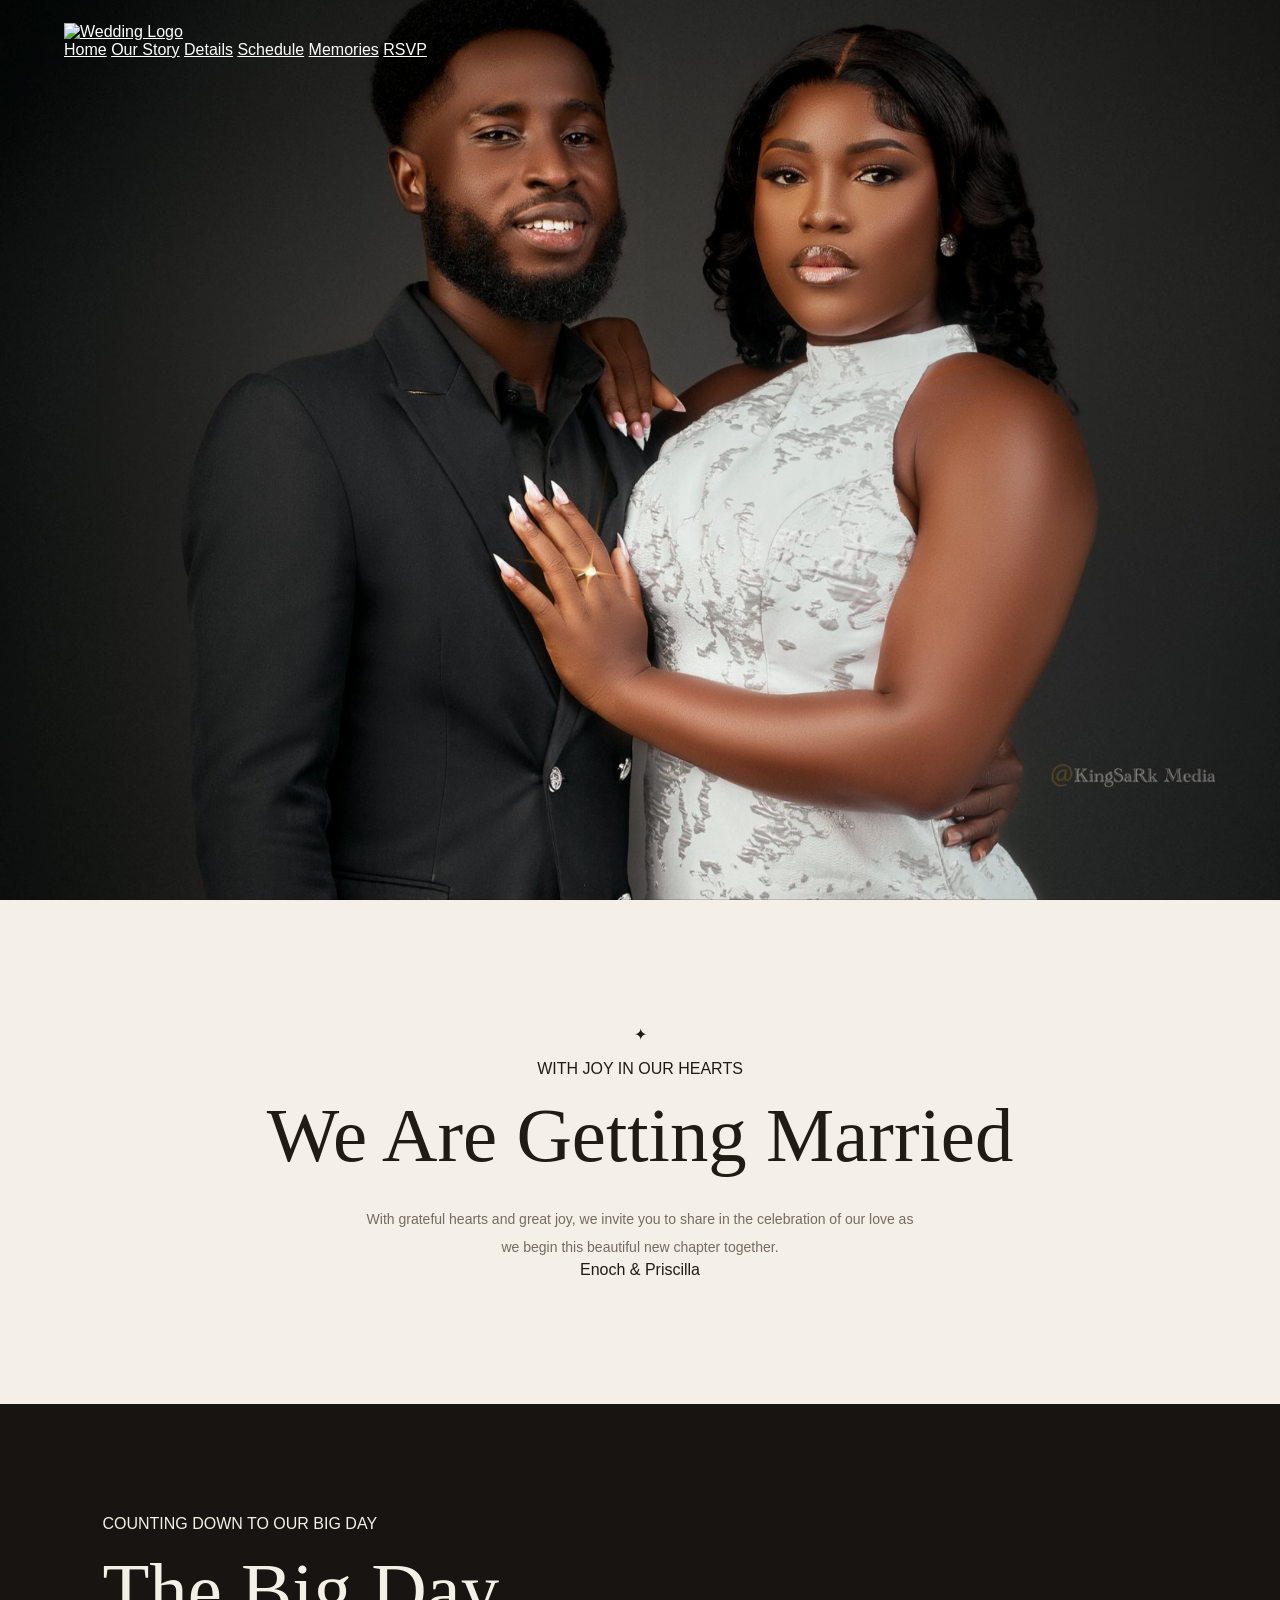
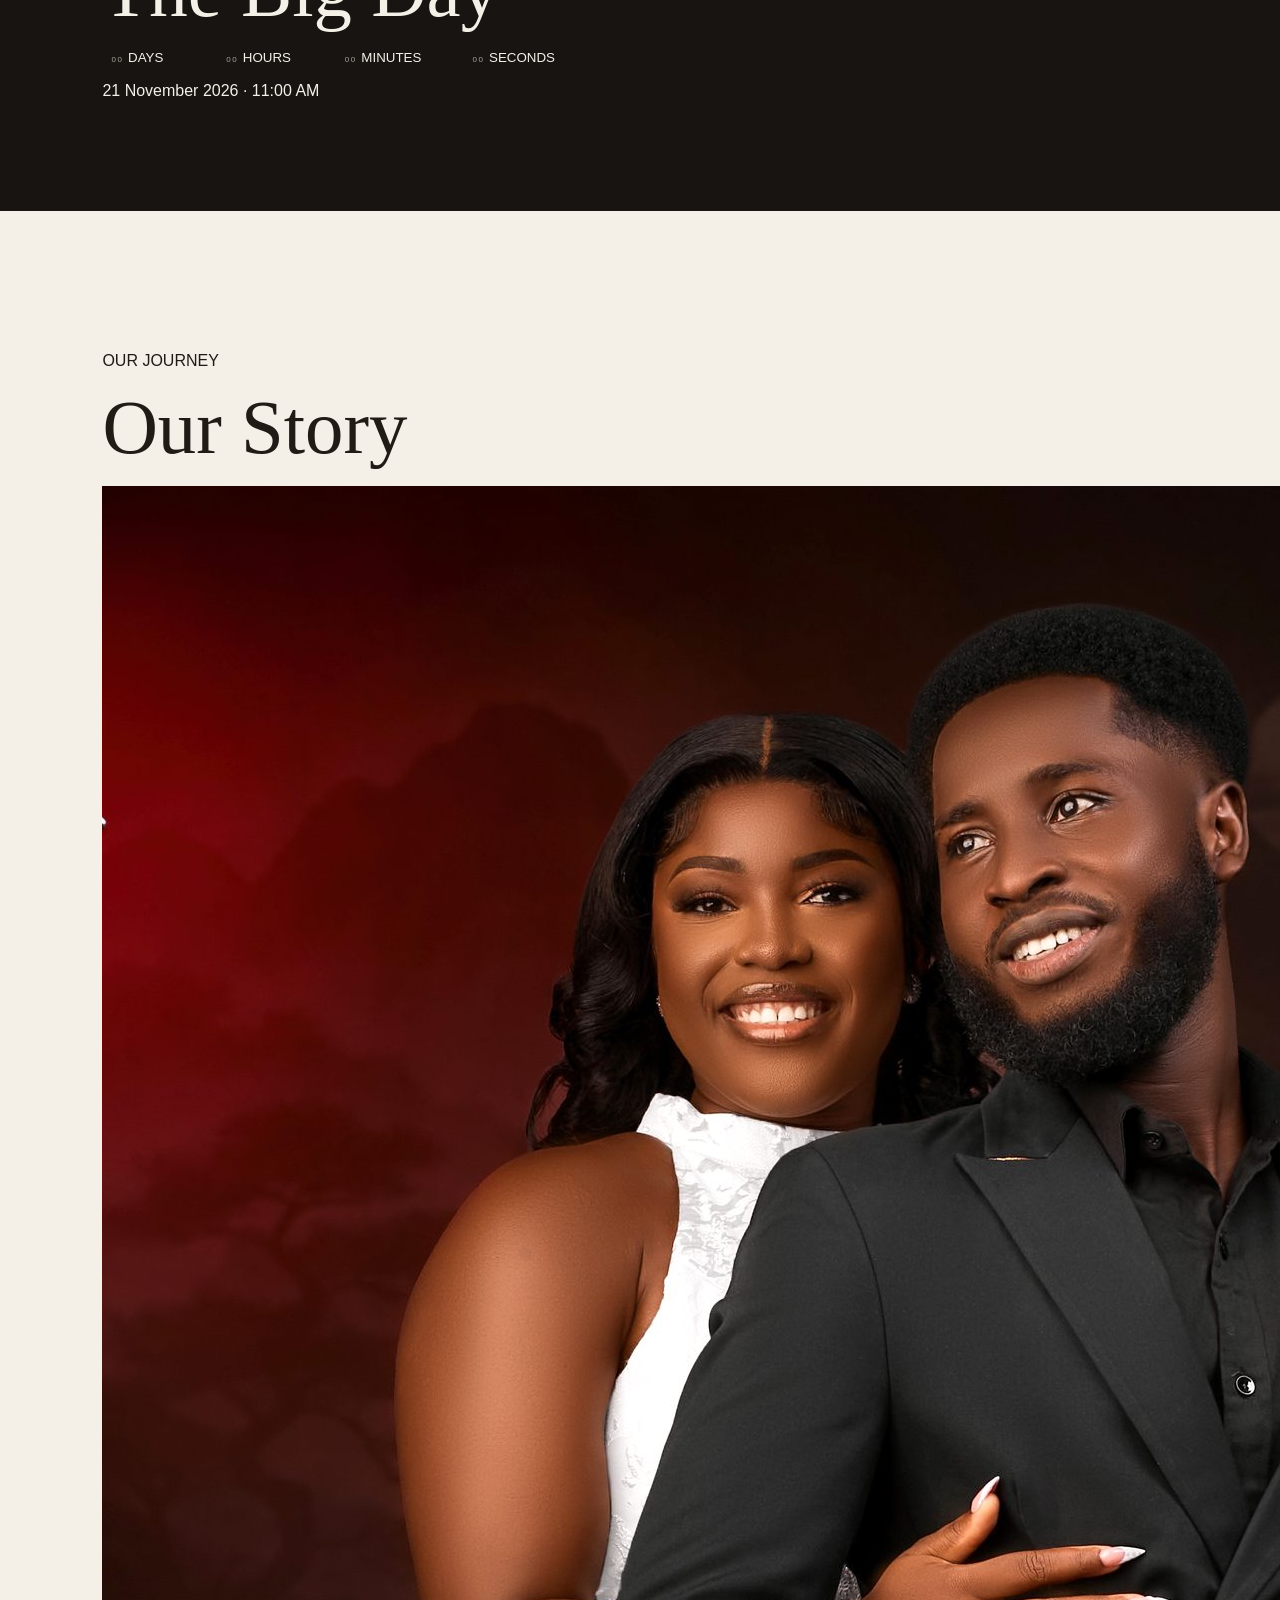
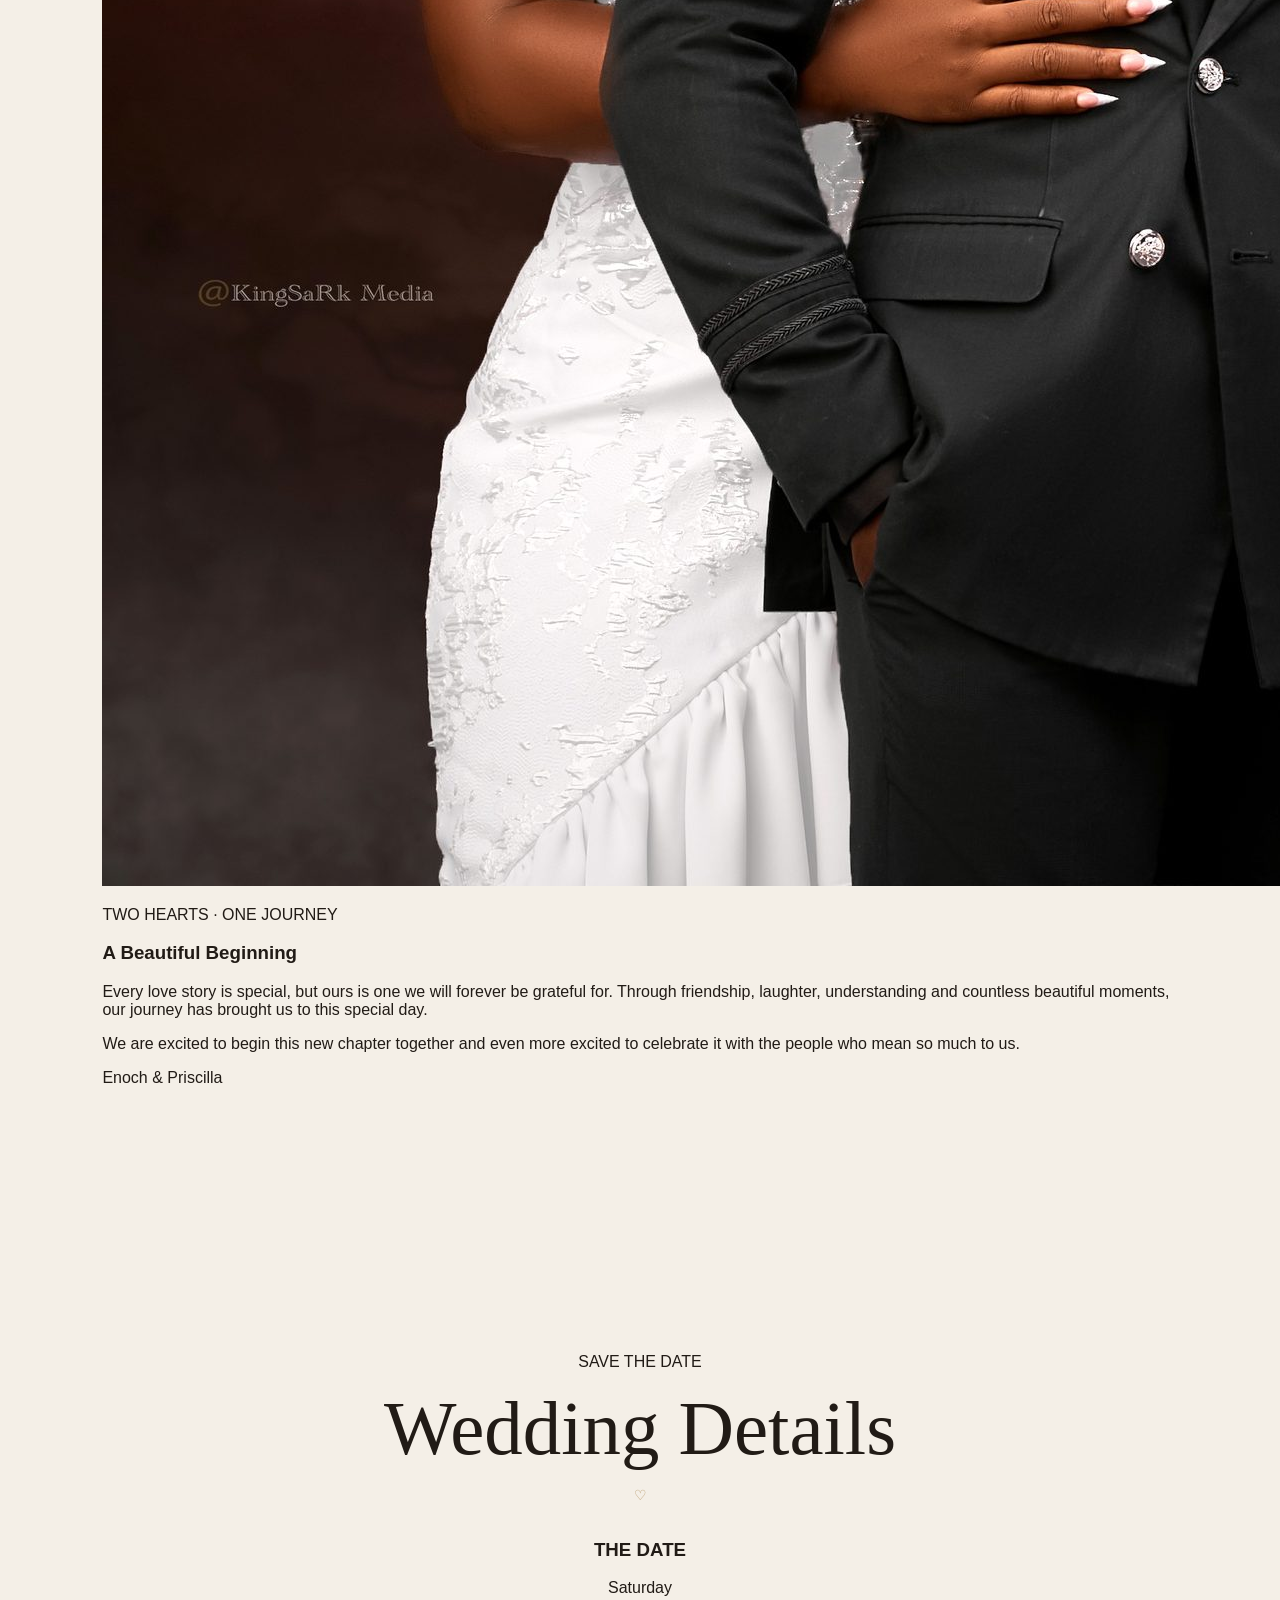
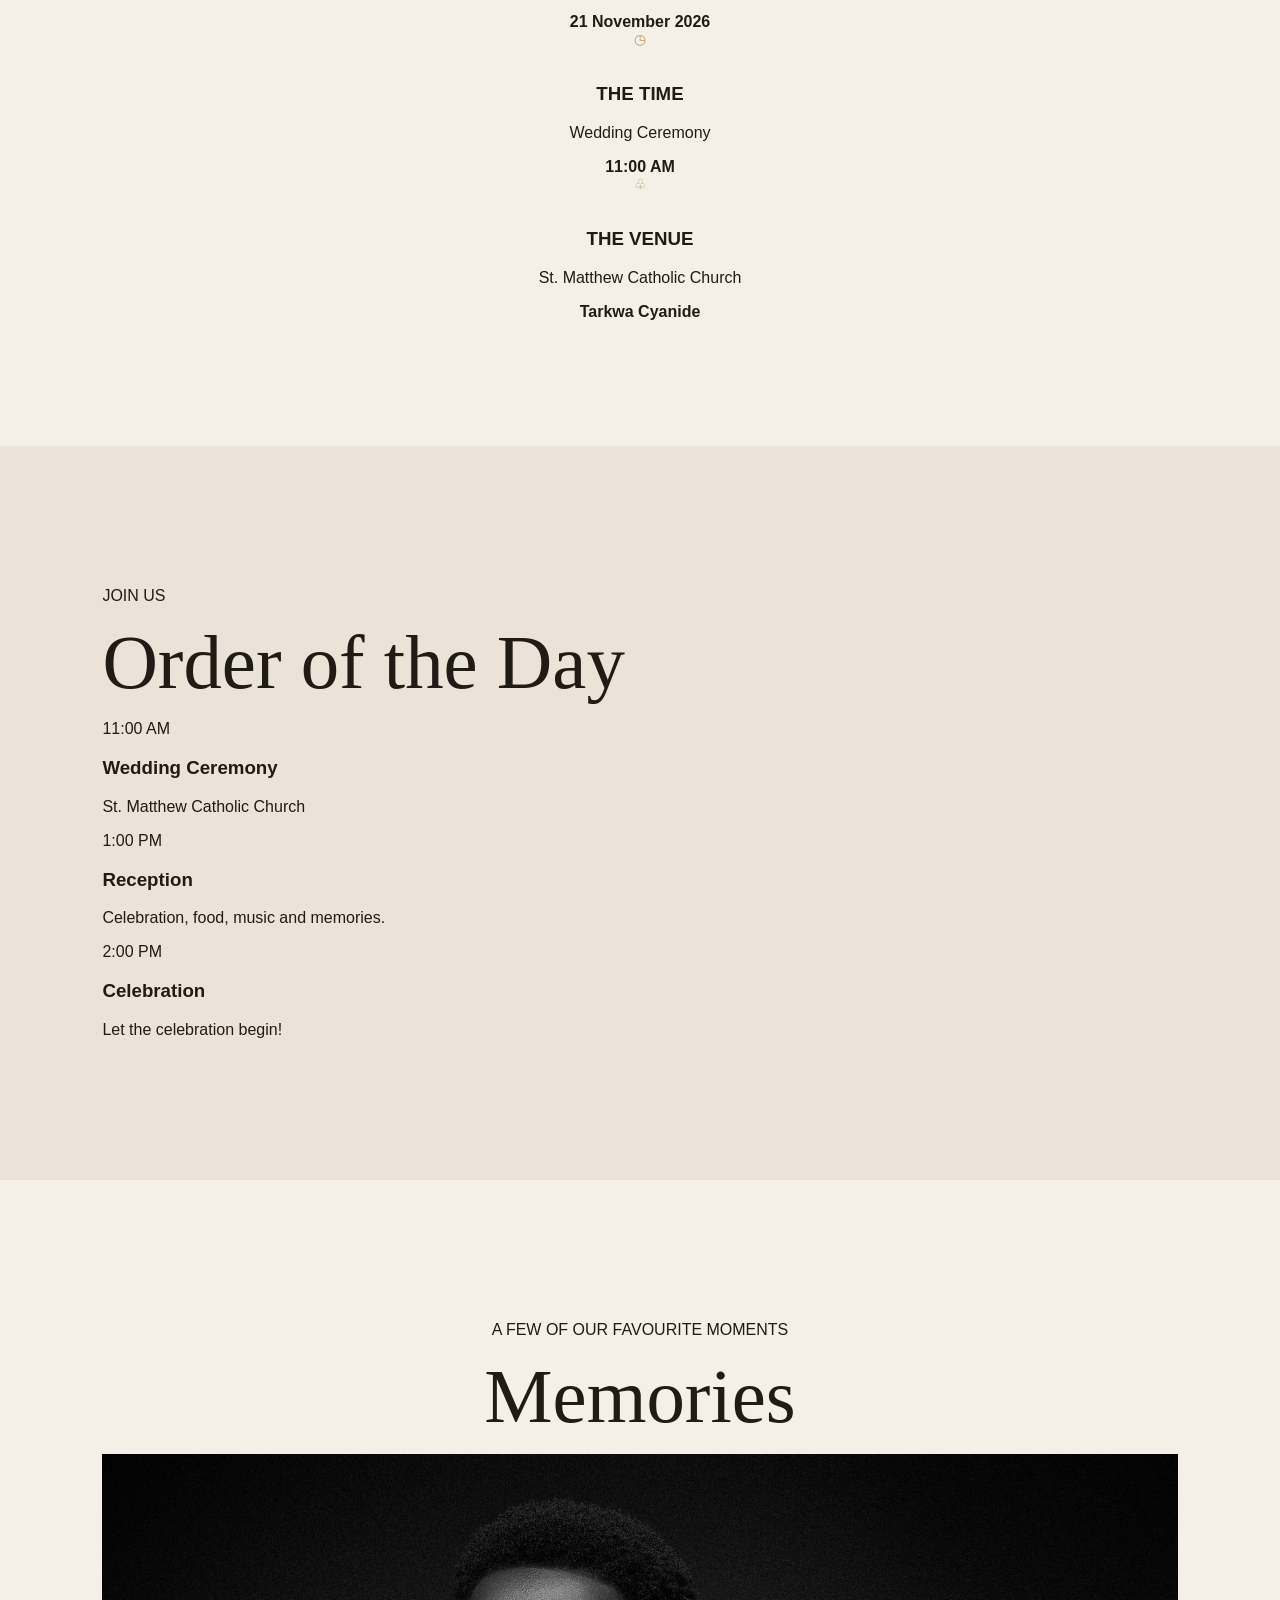
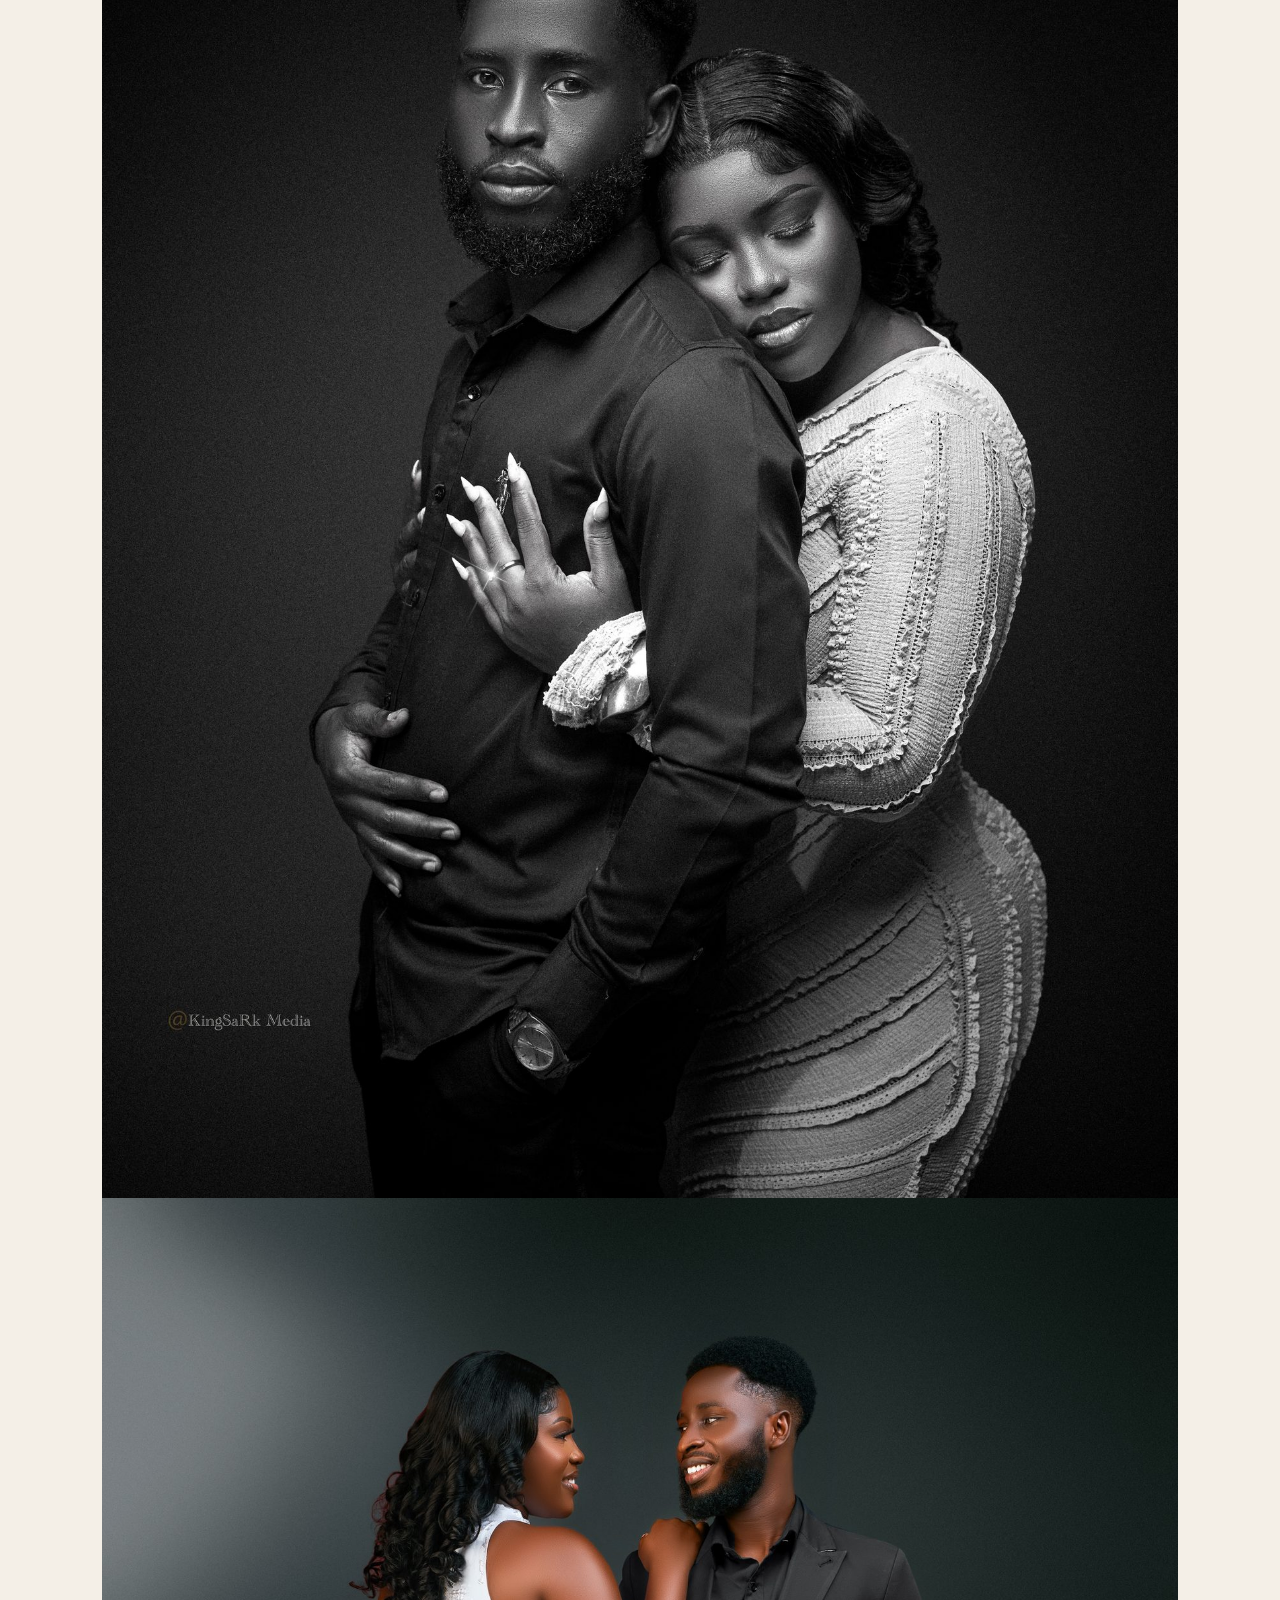
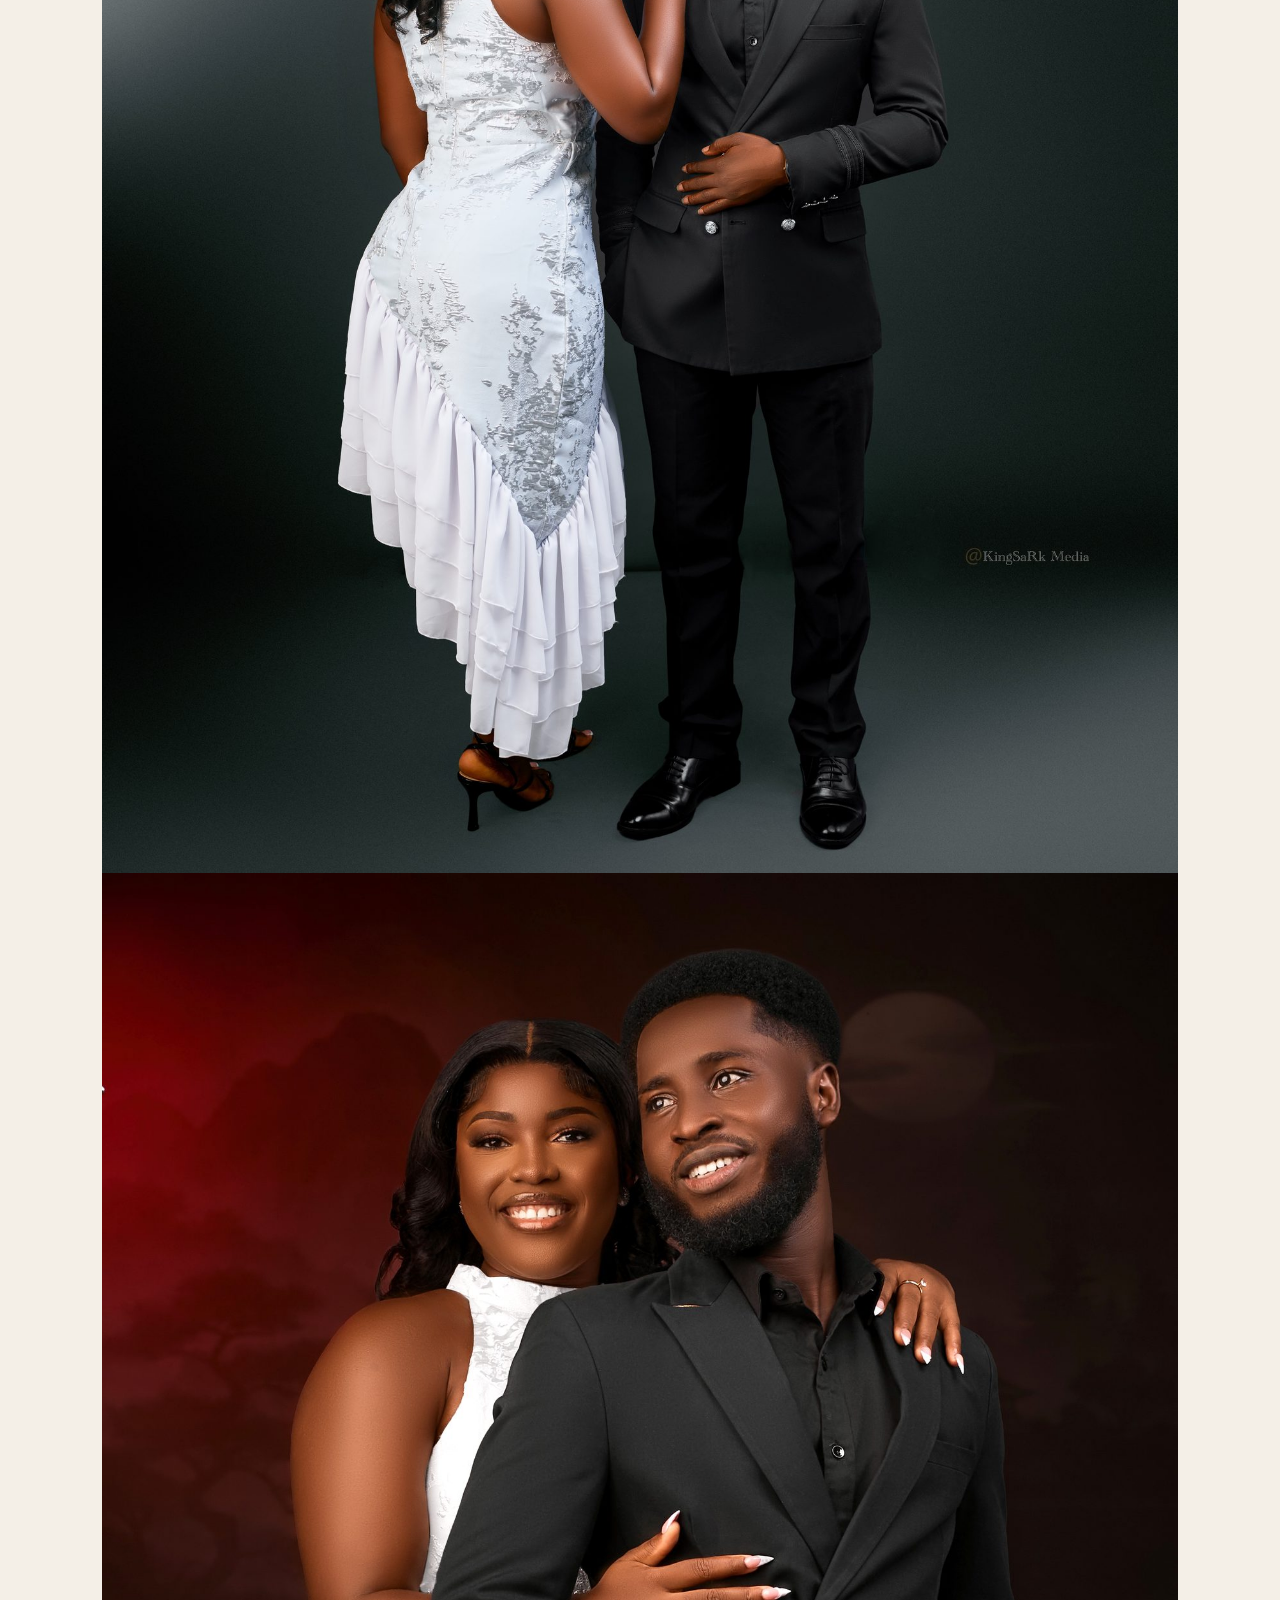
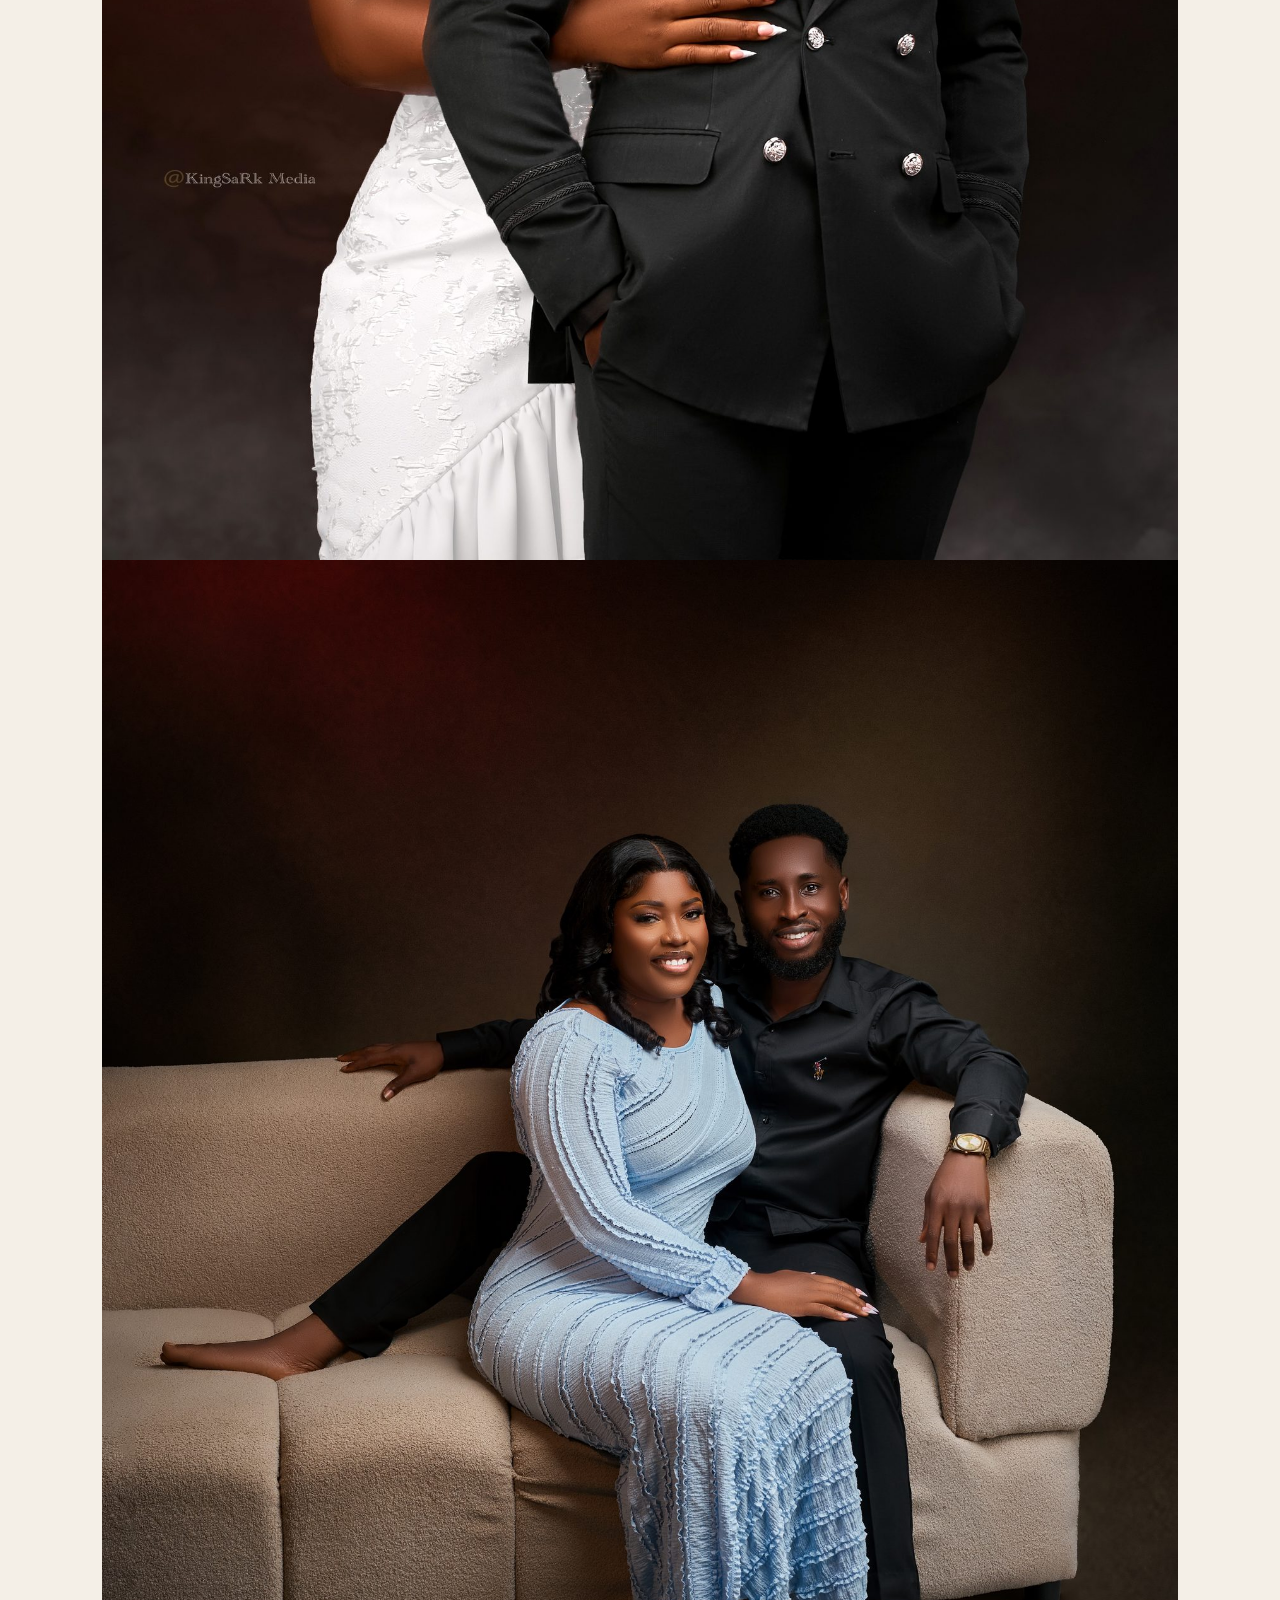
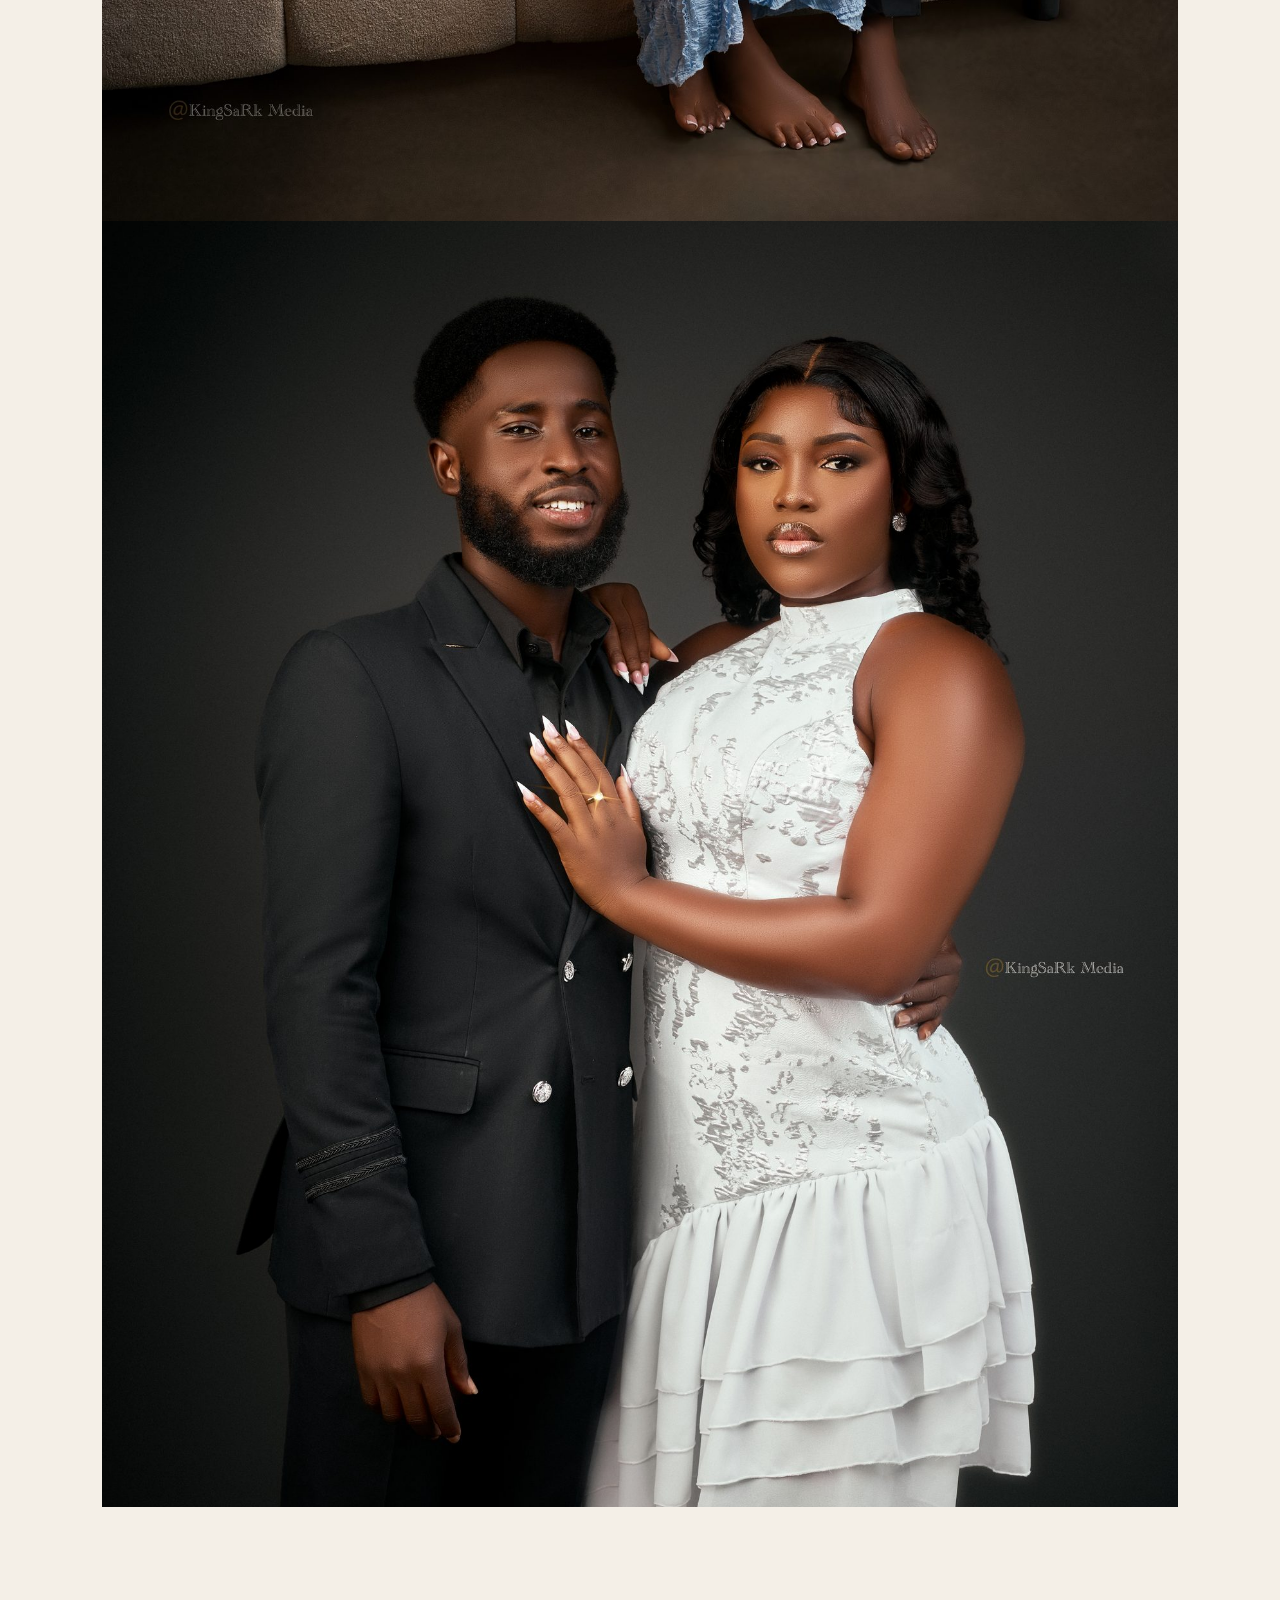
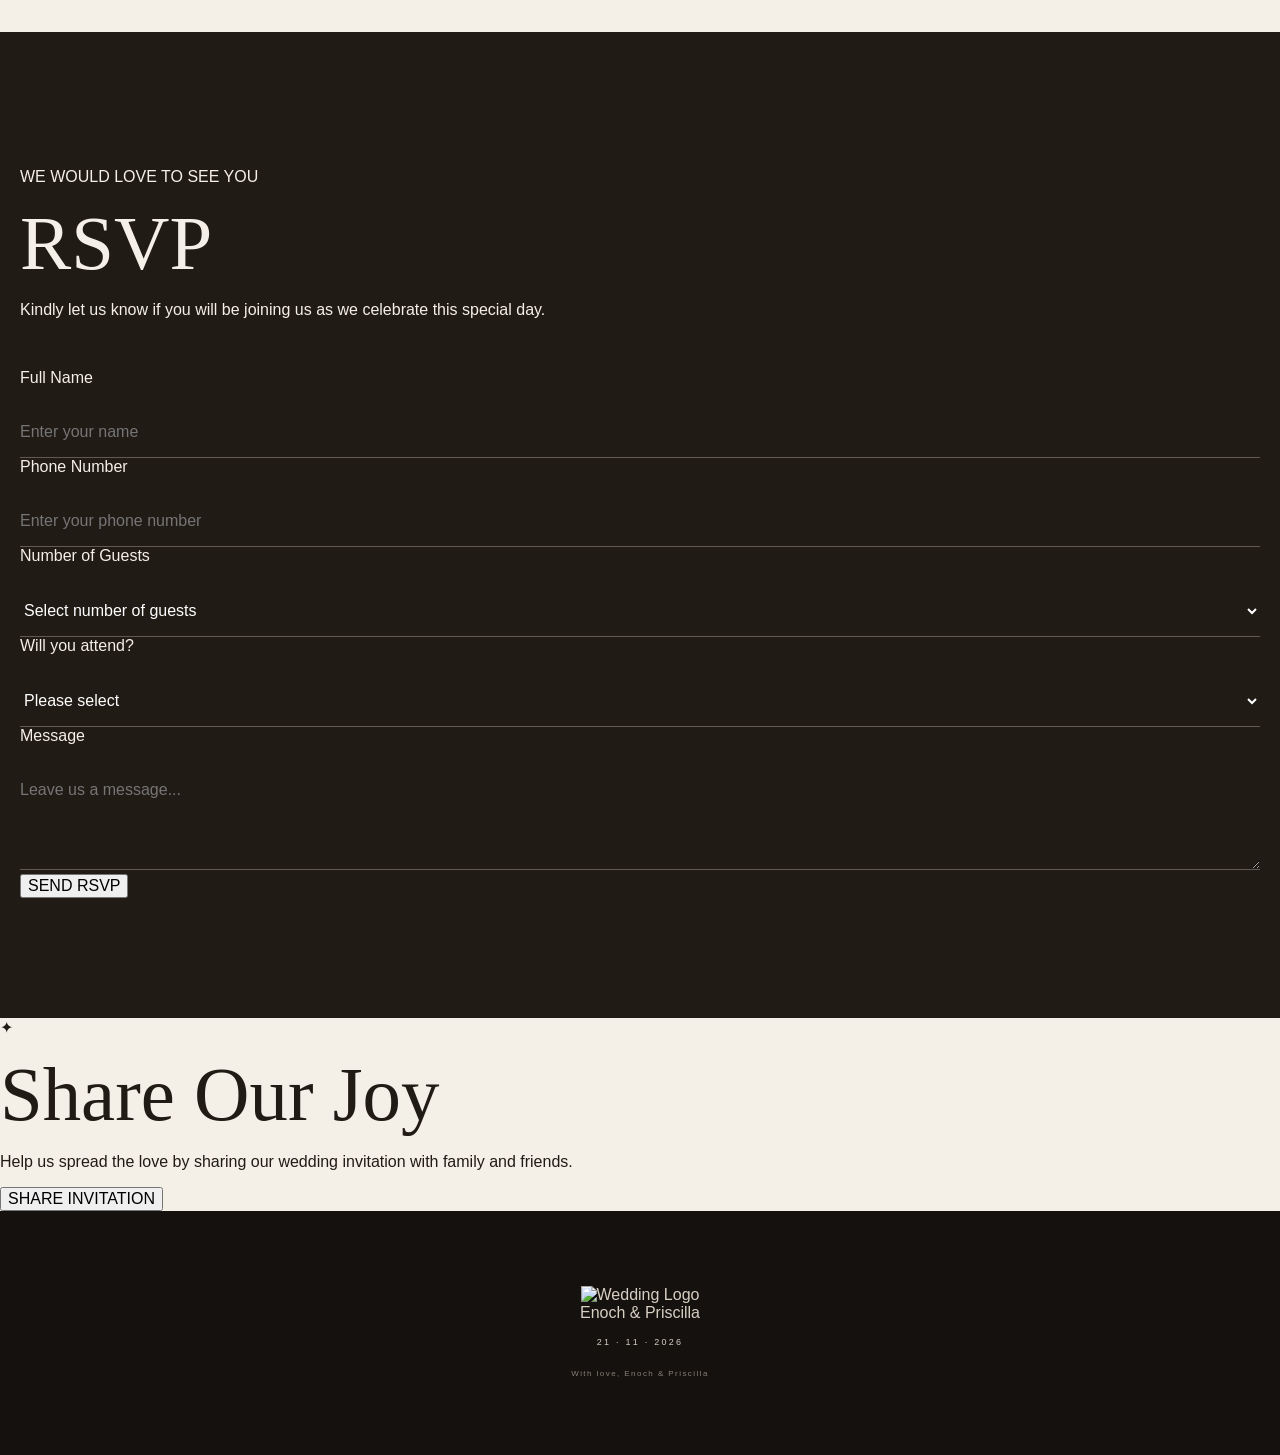
==== commit fa9f63eb: "Update index.html" ====
--- a/index.html
+++ b/index.html
@@ -4,411 +4,440 @@
     <meta charset="UTF-8" />
     <meta name="viewport" content="width=device-width, initial-scale=1.0" />
 
-    <meta name="theme-color" content="#171411" />
-    <meta name="description" content="ENOCH & PRISCILLA — WEDDING INVITATION" />
-
-    <title>ENOCH & PRISCILLA — Wedding Invitation</title>
-
-    <link rel="preconnect" href="https://fonts.googleapis.com" />
-    <link rel="preconnect" href="https://fonts.gstatic.com" crossorigin />
-
-    <link
-      href="https://fonts.googleapis.com/css2?family=Cormorant+Garamond:wght@400;500;600;700&family=DM+Sans:wght@300;400;500&display=swap"
-      rel="stylesheet"
+    <title>Enoch & Priscilla | Wedding</title>
+
+    <meta
+      name="description"
+      content="Wedding celebration of Enoch Adu-Gyamfi and Priscilla Aggrey."
     />
 
     <link rel="stylesheet" href="style.css" />
   </head>
 
   <body>
-    <header class="site-header" id="header">
-      <a class="monogram" href="#home"> E<span>&</span>P</a>
-
-      <button class="menu-toggle" id="menuToggle" aria-label="Open menu">
-        <span></span>
-        <span></span>
-      </button>
-
-      <nav class="nav" id="nav">
-        <a href="#story">Our Story</a>
-        <a href="#details">Wedding</a>
-        <a href="#schedule">Schedule</a>
-        <a href="#gallery">Memories</a>
-        <a href="#rsvp">RSVP</a>
-      </nav>
+    <!-- ================= HEADER ================= -->
+    <header class="site-header">
+      <div class="nav-container">
+        <!-- LOGO -->
+        <a href="#home" class="logo-area">
+          <img src="logo-2.png" alt="Wedding Logo" />
+        </a>
+
+        <button class="menu-toggle" aria-label="Open menu">☰</button>
+
+        <nav class="main-nav">
+          <a href="#home">Home</a>
+          <a href="#story">Our Story</a>
+          <a href="#details">Details</a>
+          <a href="#schedule">Schedule</a>
+          <a href="#gallery">Memories</a>
+          <a href="#rsvp">RSVP</a>
+        </nav>
+      </div>
     </header>
 
+    <!-- ================= HERO ================= -->
     <main>
-      <!-- ================= HERO ================= -->
-
       <section class="hero" id="home">
         <div class="hero-slideshow">
           <div class="hero-slide active">
-            <img src="en2.jpg" alt="ENOCH and PRISCILLA" />
+            <img src="BJ1A4119 2 1 1.jpg" alt="Enoch and Priscilla" />
           </div>
 
           <div class="hero-slide">
-            <img src="BJ1A4119 2 1 1.jpg" alt="ENOCH and PRISCILLA" />
+            <img src="en2.jpg" alt="Enoch and Priscilla" />
           </div>
 
           <div class="hero-slide">
-            <img src="en3.jpg" alt="ENOCH and PRISCILLA" />
+            <img src="en3.jpg" alt="Enoch and Priscilla" />
           </div>
 
           <div class="hero-slide">
-            <img src="en4.jpg" alt="ENOCH and PRISCILLA" />
+            <img src="en4.jpg" alt="Enoch and Priscilla" />
           </div>
 
           <div class="hero-slide">
-            <img src="en5.jpg" alt="ENOCH and PRISCILLA" />
-          </div>
-        </div>
-
-        <div class="hero-shade"></div>
-
-        <div class="hero-copy">
-          <p class="kicker">TOGETHER WITH THEIR FAMILIES</p>
-
-          <h1>ENOCH <i>&</i> PRISCILLA</h1>
-
-          <div class="hero-rule"></div>
-
-          <p class="hero-sub">ARE GETTING MARRIED</p>
-
-          <p class="hero-date">21 · 11 · 2026</p>
-
-          <p class="hero-place">TARKWA · GHANA</p>
-        </div>
-
-        <div class="hero-bottom">
-          <div class="slide-counter">
-            <span id="currentSlide">01</span>
-            /
-            <span id="totalSlides">05</span>
-          </div>
-
-          <div class="progress">
-            <span id="progressBar"></span>
-          </div>
-
-          <a href="#welcome" class="discover">
-            SCROLL TO EXPLORE
-            <span>↓</span>
-          </a>
+            <img src="en5.jpg" alt="Enoch and Priscilla" />
+          </div>
+        </div>
+
+        <div class="hero-overlay"></div>
+
+        <div class="hero-content">
+          <!-- LOGO AT TOP OF HERO -->
+          <div class="hero-logo">
+            <img src="logo-2.png" alt="Wedding Logo" />
+          </div>
+
+          <p class="hero-small">TOGETHER WITH THEIR FAMILIES</p>
+
+          <p class="hero-intro">INVITE YOU TO CELEBRATE</p>
+
+          <h1>Enoch <span>&amp;</span> Priscilla</h1>
+
+          <p class="hero-subtitle">ARE GETTING MARRIED</p>
+
+          <div class="hero-date">SATURDAY · 21 NOVEMBER 2026</div>
+
+          <div class="hero-location">
+            St. Matthew Catholic Church · Tarkwa Cyanide
+          </div>
+
+          <a href="#details" class="hero-button"> VIEW INVITATION </a>
+        </div>
+
+        <div class="slide-counter">
+          <span id="slideCurrent">01</span>
+          <span>/</span>
+          <span id="slideTotal">05</span>
+        </div>
+
+        <div class="slide-progress">
+          <span id="slideProgress"></span>
         </div>
       </section>
 
       <!-- ================= WELCOME ================= -->
-
-      <section class="welcome section" id="welcome">
-        <div class="section-tag">A DAY TO REMEMBER</div>
-
-        <h2>
-          Two hearts.<br />
-          <em>One beautiful beginning.</em>
-        </h2>
-
-        <p class="lead">
-          With grateful hearts and great joy, we invite you to celebrate the
-          beginning of our forever.
-        </p>
-
-        <div class="ornament">✦</div>
+      <section class="welcome section">
+        <div class="container narrow">
+          <div class="floral-mark">✦</div>
+
+          <p class="eyebrow">WITH JOY IN OUR HEARTS</p>
+
+          <h2>We Are Getting Married</h2>
+
+          <p class="lead">
+            With grateful hearts and great joy, we invite you to share in the
+            celebration of our love as we begin this beautiful new chapter
+            together.
+          </p>
+
+          <div class="names-script">Enoch &amp; Priscilla</div>
+        </div>
       </section>
 
       <!-- ================= COUNTDOWN ================= -->
-
       <section class="countdown-section">
-        <div class="countdown-inner">
-          <div>
-            <div class="section-tag light">THE COUNTDOWN</div>
-
-            <h2>Until we say <em>I do</em></h2>
-          </div>
+        <div class="container">
+          <p class="eyebrow light">COUNTING DOWN TO OUR BIG DAY</p>
+
+          <h2 class="light-title">The Big Day</h2>
 
           <div class="countdown">
-            <div>
-              <strong id="days">00</strong>
-              <span>Days</span>
-            </div>
-
-            <div>
-              <strong id="hours">00</strong>
-              <span>Hours</span>
-            </div>
-
-            <div>
-              <strong id="minutes">00</strong>
-              <span>Minutes</span>
-            </div>
-
-            <div>
-              <strong id="seconds">00</strong>
-              <span>Seconds</span>
-            </div>
-          </div>
+            <div class="countdown-box">
+              <span id="days">00</span>
+              <small>DAYS</small>
+            </div>
+
+            <div class="countdown-box">
+              <span id="hours">00</span>
+              <small>HOURS</small>
+            </div>
+
+            <div class="countdown-box">
+              <span id="minutes">00</span>
+              <small>MINUTES</small>
+            </div>
+
+            <div class="countdown-box">
+              <span id="seconds">00</span>
+              <small>SECONDS</small>
+            </div>
+          </div>
+
+          <p class="countdown-date">21 November 2026 · 11:00 AM</p>
         </div>
       </section>
 
       <!-- ================= STORY ================= -->
-
-      <section class="story section-wide" id="story">
-        <div class="story-photo">
-          <img src="en4.jpg" alt="Our story" />
-
-          <span class="photo-number"> 01 </span>
-        </div>
-
-        <div class="story-copy">
-          <div class="section-tag">OUR STORY</div>
-
-          <h2>
-            A love that grew<br />
-            <em>into forever.</em>
-          </h2>
-
-          <p>
-            Every beautiful journey begins with a single moment. What started
-            with friendship, conversations and shared memories became a love we
-            could no longer imagine living without.
+      <section class="story section" id="story">
+        <div class="container">
+          <div class="section-heading">
+            <p class="eyebrow">OUR JOURNEY</p>
+            <h2>Our Story</h2>
+            <span class="heading-line"></span>
+          </div>
+
+          <div class="story-grid">
+            <div class="story-image">
+              <img src="en4.jpg" alt="Our Story" />
+            </div>
+
+            <div class="story-content">
+              <p class="story-label">TWO HEARTS · ONE JOURNEY</p>
+
+              <h3>A Beautiful Beginning</h3>
+
+              <p>
+                Every love story is special, but ours is one we will forever be
+                grateful for. Through friendship, laughter, understanding and
+                countless beautiful moments, our journey has brought us to this
+                special day.
+              </p>
+
+              <p>
+                We are excited to begin this new chapter together and even more
+                excited to celebrate it with the people who mean so much to us.
+              </p>
+
+              <div class="story-signature">Enoch &amp; Priscilla</div>
+            </div>
+          </div>
+        </div>
+      </section>
+
+      <!-- ================= DETAILS ================= -->
+      <section class="details section lavender-section" id="details">
+        <div class="container">
+          <div class="section-heading">
+            <p class="eyebrow">SAVE THE DATE</p>
+            <h2>Wedding Details</h2>
+            <span class="heading-line"></span>
+          </div>
+
+          <div class="details-grid">
+            <div class="detail-card">
+              <div class="detail-icon">♡</div>
+
+              <h3>THE DATE</h3>
+
+              <p>Saturday</p>
+
+              <strong> 21 November 2026 </strong>
+            </div>
+
+            <div class="detail-card">
+              <div class="detail-icon">◷</div>
+
+              <h3>THE TIME</h3>
+
+              <p>Wedding Ceremony</p>
+
+              <strong> 11:00 AM </strong>
+            </div>
+
+            <div class="detail-card">
+              <div class="detail-icon">♧</div>
+
+              <h3>THE VENUE</h3>
+
+              <p>St. Matthew Catholic Church</p>
+
+              <strong> Tarkwa Cyanide </strong>
+            </div>
+          </div>
+        </div>
+      </section>
+
+      <!-- ================= SCHEDULE ================= -->
+      <section class="schedule section" id="schedule">
+        <div class="container">
+          <div class="section-heading">
+            <p class="eyebrow">JOIN US</p>
+            <h2>Order of the Day</h2>
+            <span class="heading-line"></span>
+          </div>
+
+          <div class="schedule-list">
+            <div class="schedule-item">
+              <div class="schedule-time">11:00 AM</div>
+
+              <div class="schedule-dot"></div>
+
+              <div class="schedule-info">
+                <h3>Wedding Ceremony</h3>
+                <p>St. Matthew Catholic Church</p>
+              </div>
+            </div>
+
+            <div class="schedule-item">
+              <div class="schedule-time">1:00 PM</div>
+
+              <div class="schedule-dot"></div>
+
+              <div class="schedule-info">
+                <h3>Reception</h3>
+                <p>Celebration, food, music and memories.</p>
+              </div>
+            </div>
+
+            <div class="schedule-item">
+              <div class="schedule-time">2:00 PM</div>
+
+              <div class="schedule-dot"></div>
+
+              <div class="schedule-info">
+                <h3>Celebration</h3>
+                <p>Let the celebration begin!</p>
+              </div>
+            </div>
+          </div>
+        </div>
+      </section>
+
+      <!-- ================= GALLERY ================= -->
+      <section class="gallery section lavender-section" id="gallery">
+        <div class="container">
+          <div class="section-heading">
+            <p class="eyebrow">A FEW OF OUR FAVOURITE MOMENTS</p>
+            <h2>Memories</h2>
+            <span class="heading-line"></span>
+          </div>
+
+         
+
+            <div class="gallery-item">
+              <img src="en2.jpg" alt="Memory 2" />
+            </div>
+
+            <div class="gallery-item">
+              <img src="en3.jpg" alt="Memory 3" />
+            </div>
+
+            <div class="gallery-item">
+              <img src="en4.jpg" alt="Memory 4" />
+            </div>
+
+            <div class="gallery-item">
+              <img src="en5.jpg" alt="Memory 5" />
+            </div>
+
+            <div class="gallery-item">
+              <img src="BJ1A4119 2 1 1.jpg" alt="Memory 6" />
+            </div>
+          </div>
+        </div>
+      </section>
+
+      <!-- ================= LIGHTBOX ================= -->
+      <div class="lightbox" id="lightbox">
+        <button class="lightbox-close" id="lightboxClose">×</button>
+
+        <button class="lightbox-prev" id="lightboxPrev">‹</button>
+
+        <img id="lightboxImage" src="" alt="Wedding Memory" />
+
+        <button class="lightbox-next" id="lightboxNext">›</button>
+      </div>
+
+      <!-- ================= RSVP ================= -->
+      <section class="rsvp section" id="rsvp">
+        <div class="container narrow">
+          <div class="section-heading">
+            <p class="eyebrow">WE WOULD LOVE TO SEE YOU</p>
+            <h2>RSVP</h2>
+            <span class="heading-line"></span>
+          </div>
+
+          <p class="rsvp-intro">
+            Kindly let us know if you will be joining us as we celebrate this
+            special day.
           </p>
 
-          <p>
-            Today, we are grateful for the journey that brought us here and
-            excited for everything that lies ahead.
-          </p>
-
-          <div class="signature">E & S</div>
-        </div>
-      </section>
-
-      <!-- ================= DETAILS ================= -->
-
-      <section class="details section" id="details">
-        <div class="section-tag">THE CELEBRATION</div>
-
-        <h2>
-          Join us for<br />
-          <em>our special day.</em>
-        </h2>
-
-        <div class="detail-grid">
-          <article>
-            <span class="detail-icon"> 01 </span>
-
-            <small> THE DATE </small>
-
-            <h3>Saturday</h3>
-
-            <p>21 September 2026</p>
-          </article>
-
-          <article>
-            <span class="detail-icon"> 02 </span>
-
-            <small> THE TIME </small>
-
-            <h3>1:00 PM</h3>
-
-            <p>Please be seated by 12:45 PM</p>
-          </article>
-
-          <article>
-            <span class="detail-icon"> 03 </span>
-
-            <small> THE VENUE </small>
-
-            <h3>St Mathew Catholic Church</h3>
-
-            <p>Tarkwa, Cyanide</p>
-          </article>
-        </div>
-
-        <a
-          class="outline-button"
-          target="_blank"
-          href="https://www.google.com/maps/search/?api=1&query=stmathew catholic church=tarkwa"
-        >
-          VIEW LOCATION
-          <span>↗</span>
-        </a>
-      </section>
-
-      <!-- ================= SCHEDULE ================= -->
-
-      <section class="schedule" id="schedule">
-        <div class="section">
-          <div class="section-tag">THE DAY</div>
-
-          <h2>Order of <em>the day.</em></h2>
-
-          <div class="timeline">
-            <div class="timeline-item">
-              <time> 10:30 </time>
-
-              <div>
-                <span> AM</span>
-
-                <h3>Guest Arrival</h3>
-
-                <p>Welcome and seating.</p>
-              </div>
-            </div>
-
-            <div class="timeline-item">
-              <time> 11:00 </time>
-
-              <div>
-                <span> AM </span>
-
-                <h3>Wedding Ceremony</h3>
-
-                <p>
-                  The vows, the rings and the moment we've been waiting for.
-                </p>
-              </div>
-            </div>
-
-            <div class="timeline-item">
-              <time> 1:00 </time>
-
-              <div>
-                <span> PM </span>
-
-                <h3>Photography</h3>
-
-                <p>Family, friends and memories to keep forever.</p>
-              </div>
-            </div>
-
-            <div class="timeline-item">
-              <time> 3:00 </time>
-
-              <div>
-                <span> PM </span>
-
-                <h3>Celebration</h3>
-
-                <p>Good food, laughter, music and love.</p>
-              </div>
-            </div>
-          </div>
-        </div>
-      </section>
-
-      <!-- ================= GALLERY ================= -->
-
-      <section class="gallery section" id="gallery">
-        <div class="section-tag">MEMORIES</div>
-
-        <h2>A glimpse of <em>us.</em></h2>
-
-        <div class="gallery-grid">
-          <button class="gallery-item" data-image="en2.jpg">
-            <img src="en2.jpg" alt="Wedding memory" />
-          </button>
-
-          <button class="gallery-item" data-image="en3.jpg">
-            <img src="en3.jpg" alt="Wedding memory" />
-          </button>
-
-          <button class="gallery-item" data-image="en4.jpg">
-            <img src="en4.jpg" alt="Wedding memory" />
-          </button>
-
-          <button class="gallery-item" data-image="en5.jpg">
-            <img src="en5.jpg" alt="Wedding memory" />
-          </button>
-
-          <button class="gallery-item" data-image="en6.jpg">
-            <img src="BJ1A4119 2 1 1.jpg" alt="Wedding memory" />
-          </button>
-        </div>
-      </section>
-
-      <!-- ================= LIGHTBOX ================= -->
-
-      <div class="lightbox" id="lightbox" aria-hidden="true">
-        <button class="lightbox-close" id="lightboxClose" aria-label="Close">
-          ×
-        </button>
-
-        <img id="lightboxImage" src="" alt="Expanded wedding photo" />
-      </div>
-
-      <!-- ================= RSVP ================= -->
-
-      <section class="rsvp" id="rsvp">
-        <div class="rsvp-card">
-          <div class="section-tag">KINDLY RESPOND</div>
-
-          <h2>
-            Will you join<br />
-            <em>our celebration?</em>
-          </h2>
-
-          <p>
-            We would be honoured to celebrate this unforgettable day with you.
-          </p>
-
-          <form id="rsvpForm">
-            <label>
-              <span> Your name </span>
+          <form id="rsvpForm" class="rsvp-form">
+            <div class="form-group">
+              <label for="name"> Full Name </label>
 
               <input
-                id="guestName"
                 type="text"
-                placeholder="Full name"
+                id="name"
+                placeholder="Enter your name"
                 required
               />
-            </label>
-
-            <label>
-              <span> Your response </span>
+            </div>
+
+            <div class="form-group">
+              <label for="phone"> Phone Number </label>
+
+              <input
+                type="tel"
+                id="phone"
+                placeholder="Enter your phone number"
+                required
+              />
+            </div>
+
+            <div class="form-group">
+              <label for="guests"> Number of Guests </label>
+
+              <select id="guests" required>
+                <option value="">Select number of guests</option>
+
+                <option value="1">1 Guest</option>
+
+                <option value="2">2 Guests</option>
+
+                <option value="3">3 Guests</option>
+
+                <option value="4">4 Guests</option>
+
+                <option value="5">5 Guests</option>
+              </select>
+            </div>
+
+            <div class="form-group">
+              <label for="attendance"> Will you attend? </label>
 
               <select id="attendance" required>
                 <option value="">Please select</option>
 
-                <option value="Joyfully accepts">Joyfully accepts</option>
-
-                <option value="Regretfully declines">
-                  Regretfully declines
+                <option value="Yes, I will attend">Yes, I will attend</option>
+
+                <option value="Sorry, I cannot attend">
+                  Sorry, I cannot attend
                 </option>
               </select>
-            </label>
-
-            <label>
-              <span> Message <small>(optional)</small> </span>
+            </div>
+
+            <div class="form-group">
+              <label for="message"> Message </label>
 
               <textarea
-                id="guestMessage"
-                placeholder="A message for the couple"
+                id="message"
+                rows="4"
+                placeholder="Leave us a message..."
               ></textarea>
-            </label>
-
-            <button type="submit" class="solid-button">
-              SEND RSVP
-              <span>→</span>
-            </button>
+            </div>
+
+            <button type="submit" class="rsvp-button">SEND RSVP</button>
           </form>
-
-          <p class="form-note" id="formMessage"></p>
+        </div>
+      </section>
+
+      <!-- ================= SHARE ================= -->
+      <section class="share-section">
+        <div class="container narrow">
+          <div class="floral-mark light">✦</div>
+
+          <h2>Share Our Joy</h2>
+
+          <p>
+            Help us spread the love by sharing our wedding invitation with
+            family and friends.
+          </p>
+
+          <button id="shareButton" class="share-button">
+            SHARE INVITATION
+          </button>
         </div>
       </section>
     </main>
 
     <!-- ================= FOOTER ================= -->
-
     <footer>
-      <div class="footer-monogram">E <span>&</span> S</div>
-
-      <p>ENOCH & PRISCILLA</p>
-
-      <small> 26 · 09 · 2026 · TARKWA, GHANA </small>
-
-      <a id="whatsappShare" href="#" target="_blank">
-        SHARE INVITATION ON WHATSAPP ↗
-      </a>
+      <div class="container">
+        <div class="footer-logo">
+          <img src="logo-2.png" alt="Wedding Logo" />
+        </div>
+
+        <div class="footer-names">Enoch &amp; Priscilla</div>
+
+        <p>21 · 11 · 2026</p>
+
+        <div class="footer-line"></div>
+
+        <small> With love, Enoch &amp; Priscilla </small>
+      </div>
     </footer>
 
     <script src="script.js"></script>
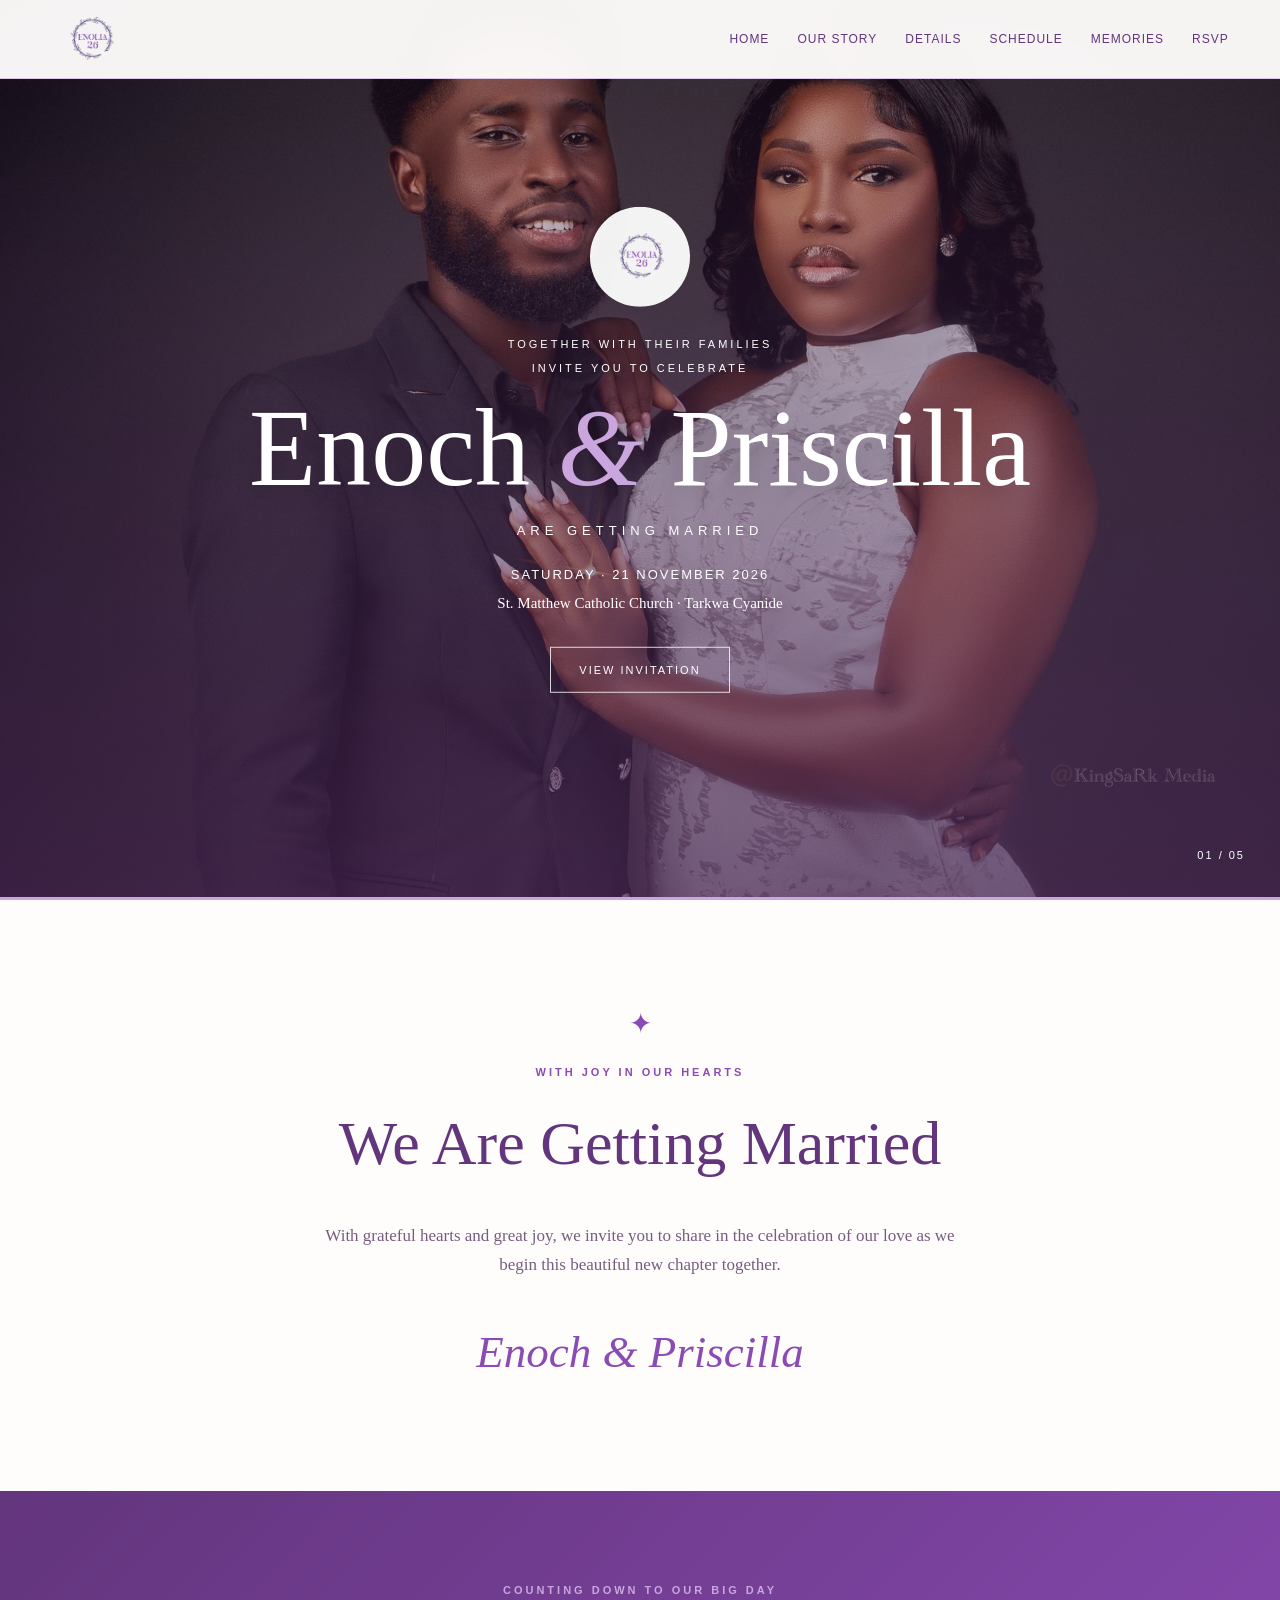
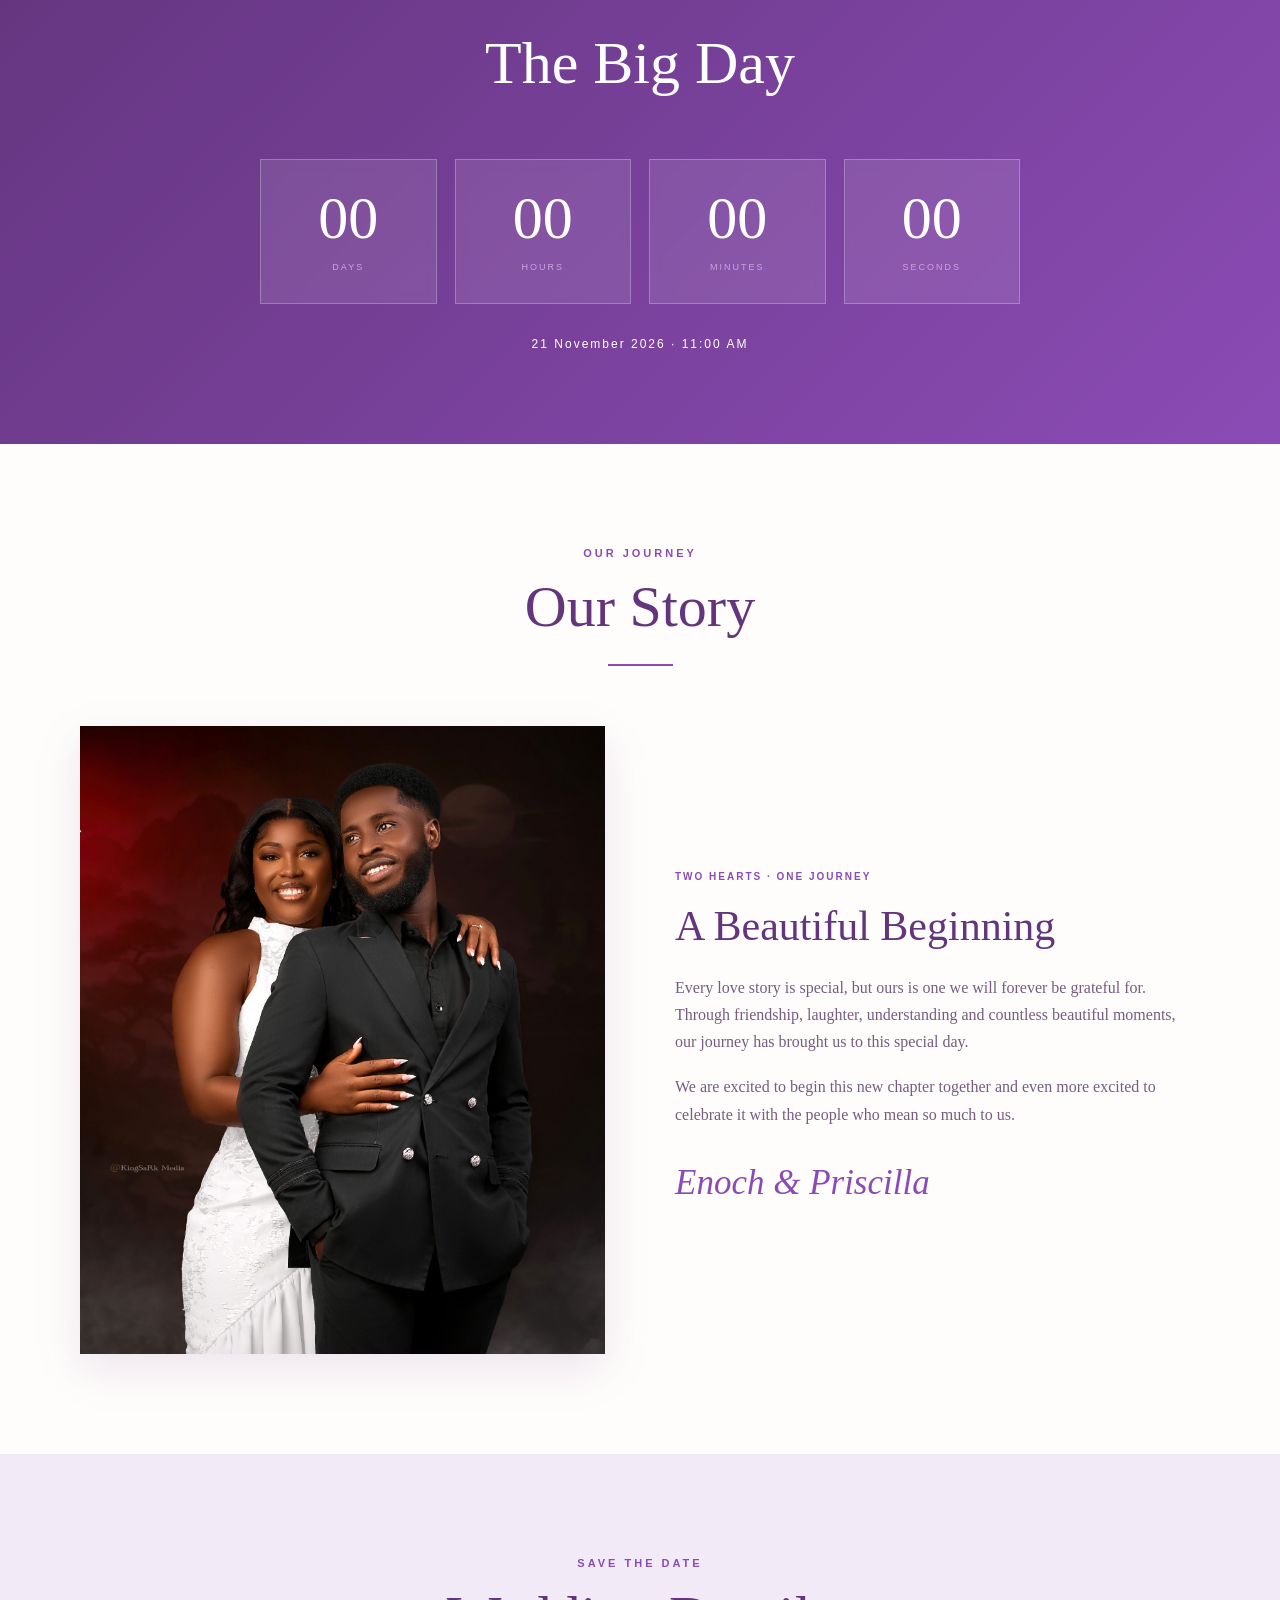
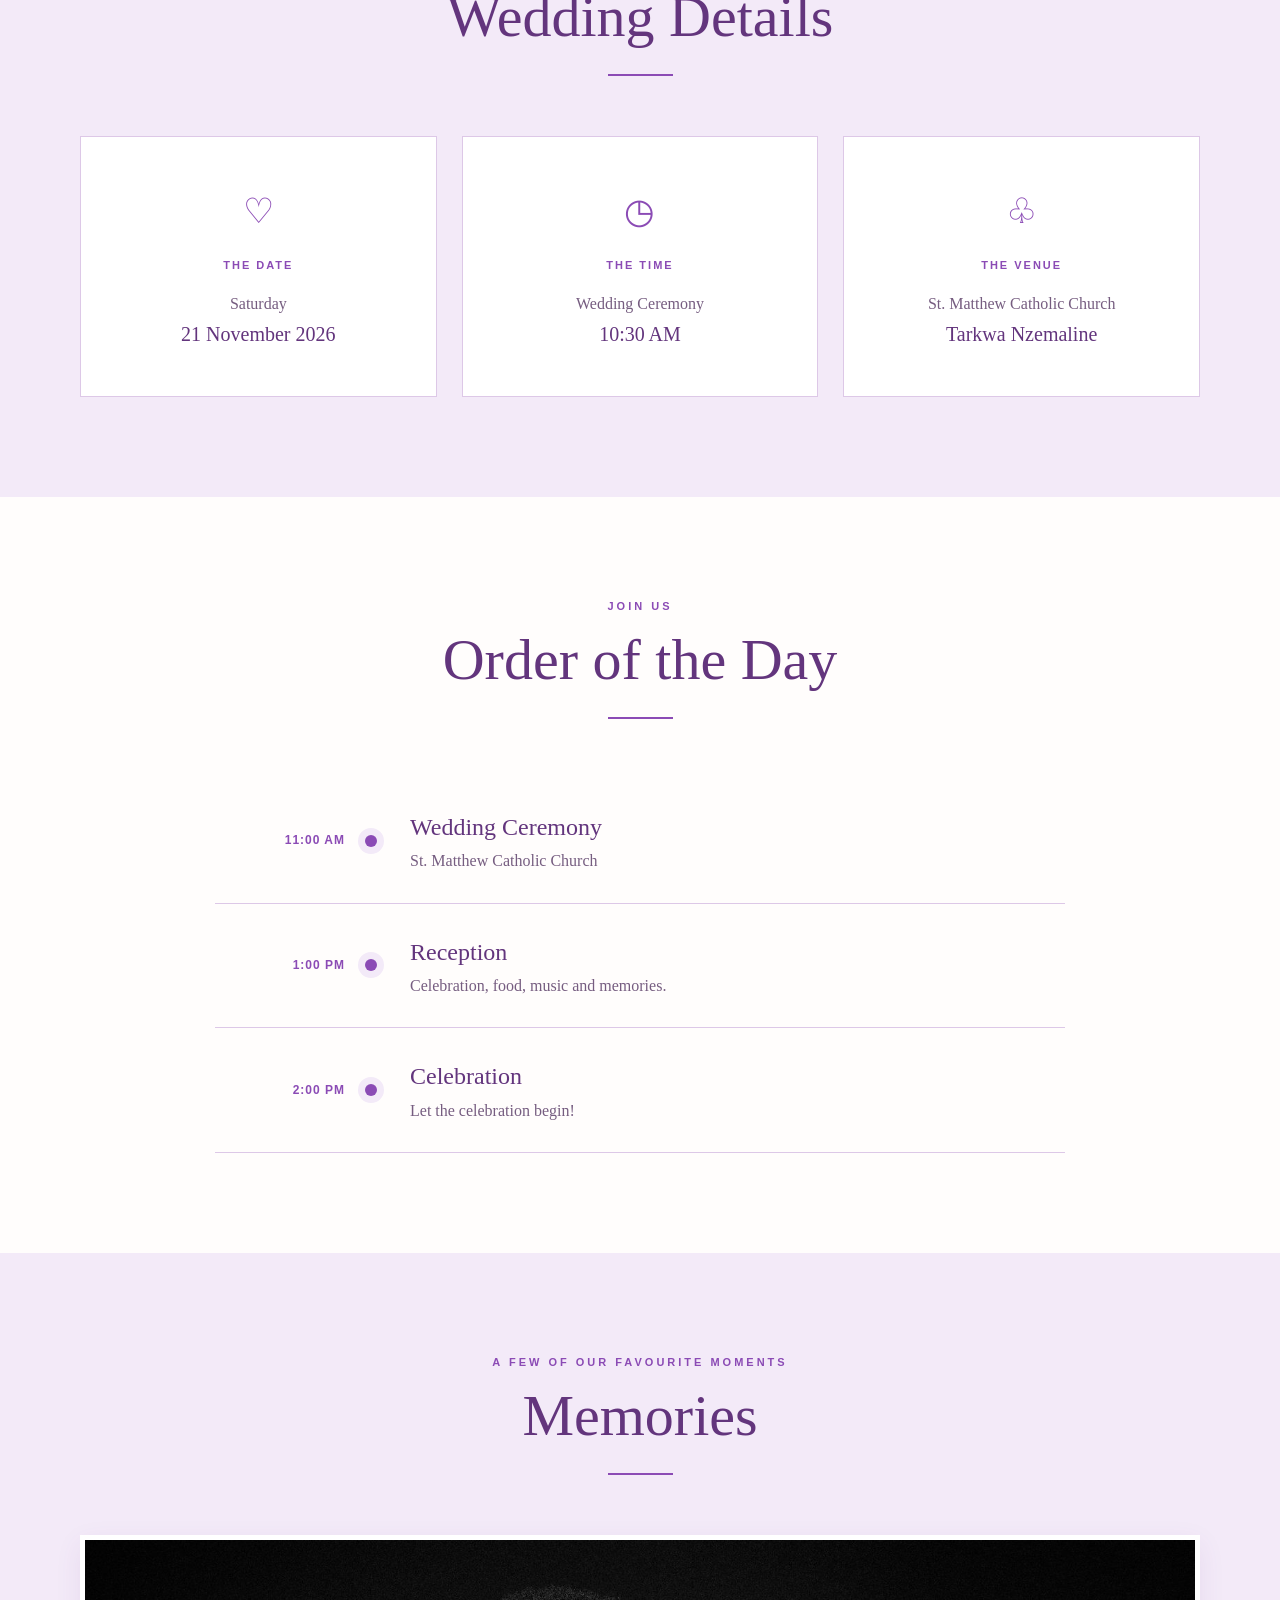
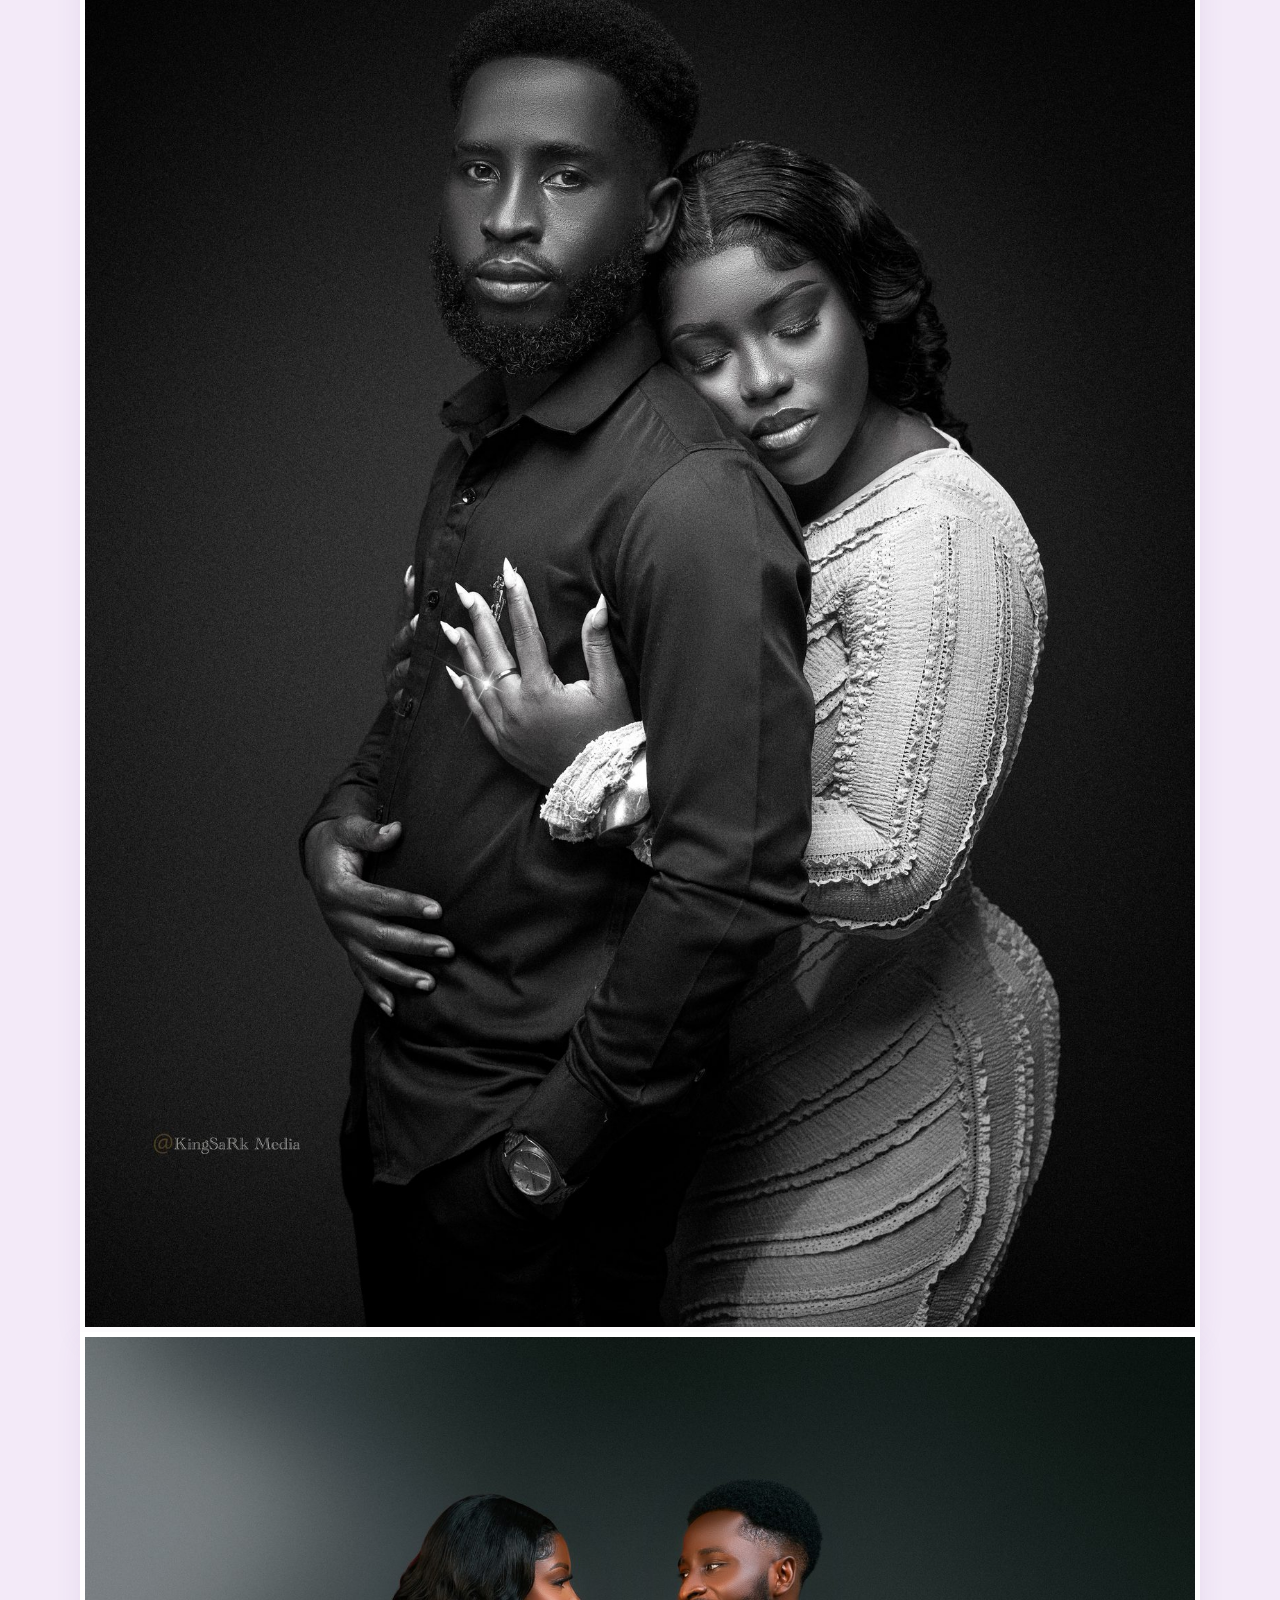
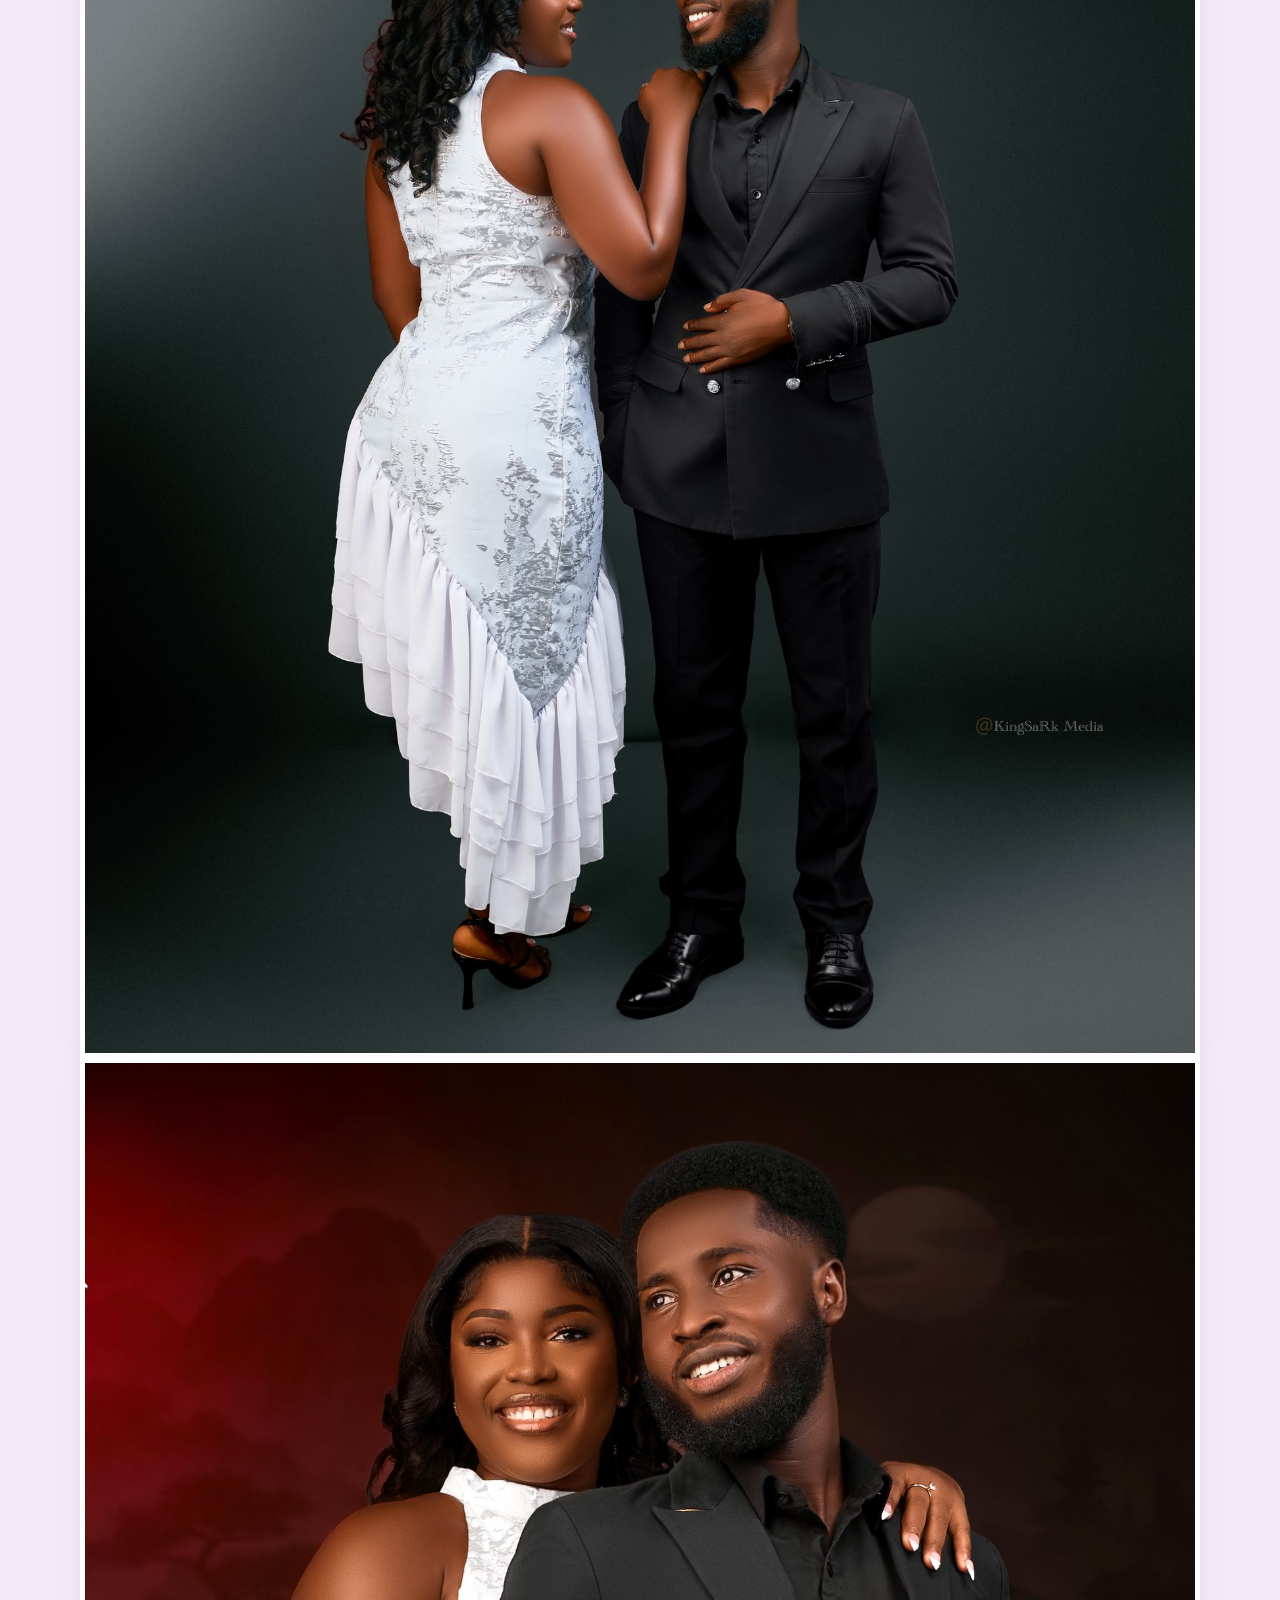
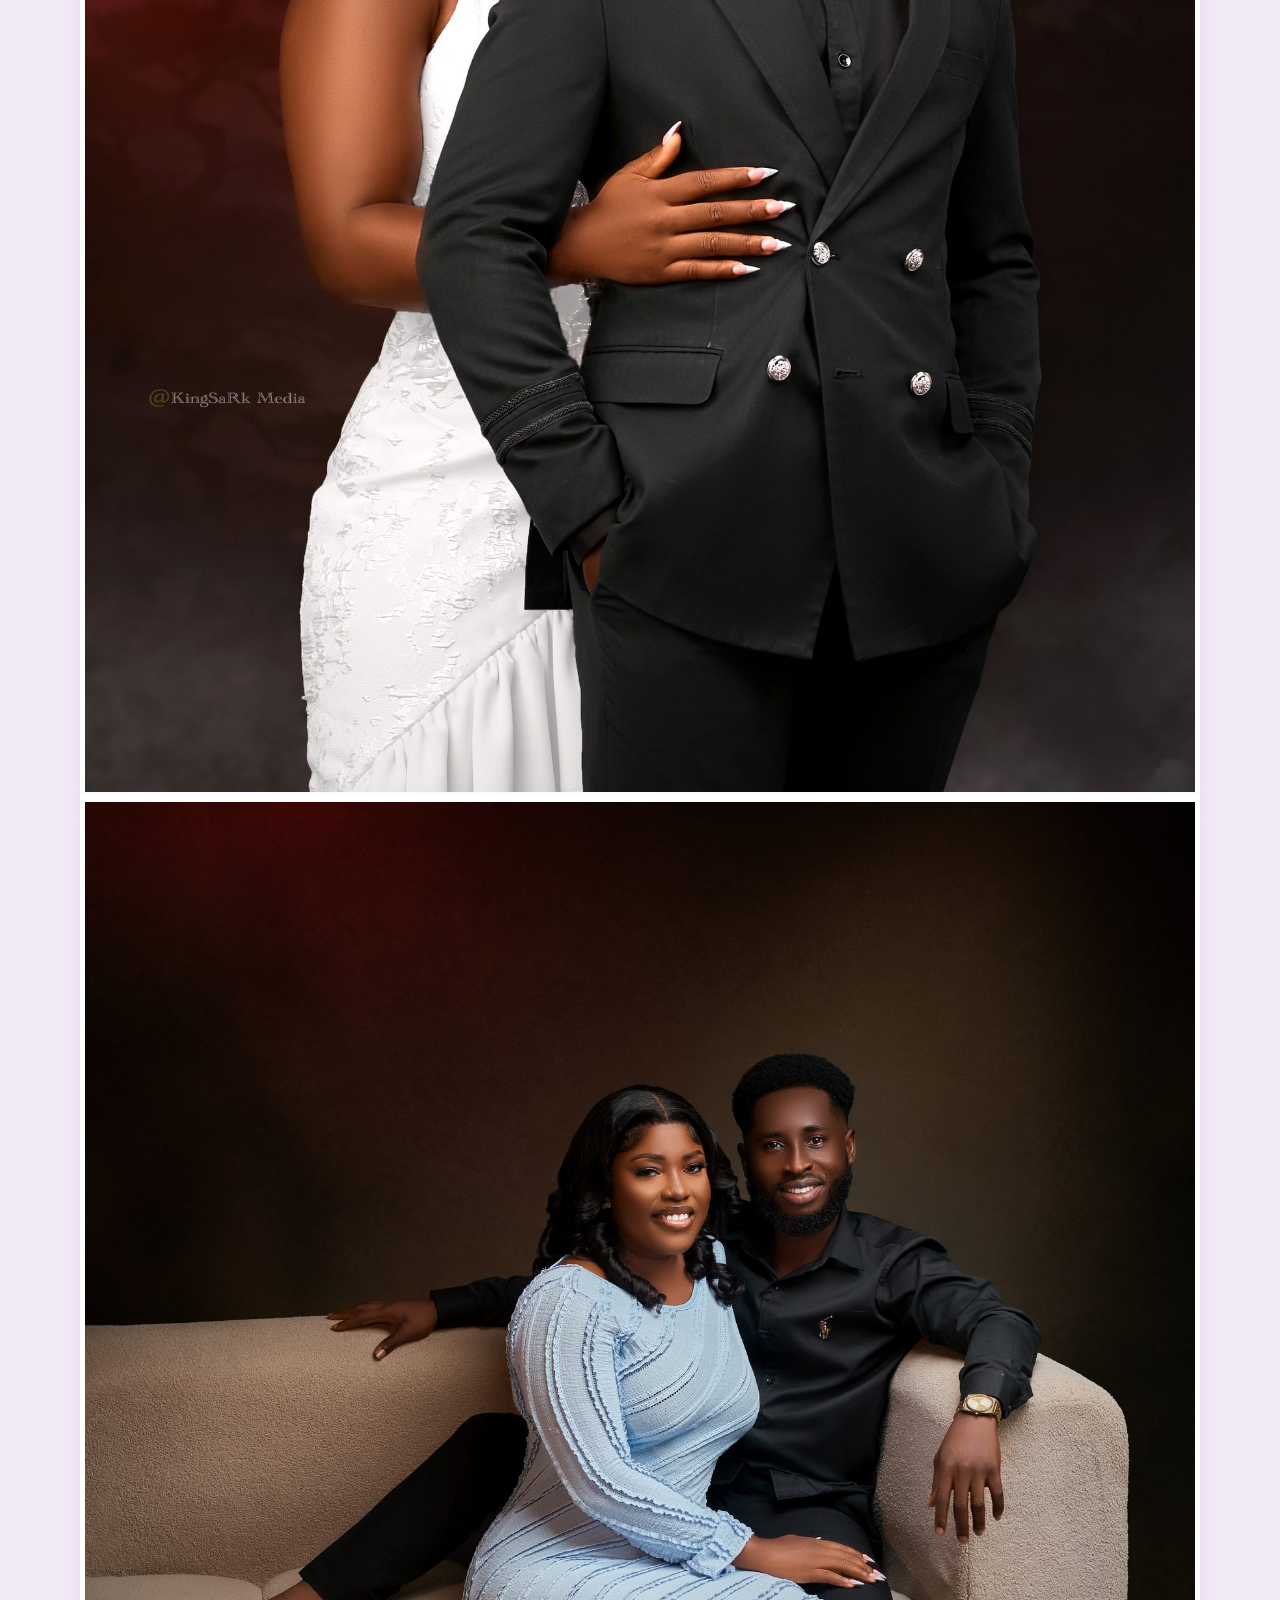
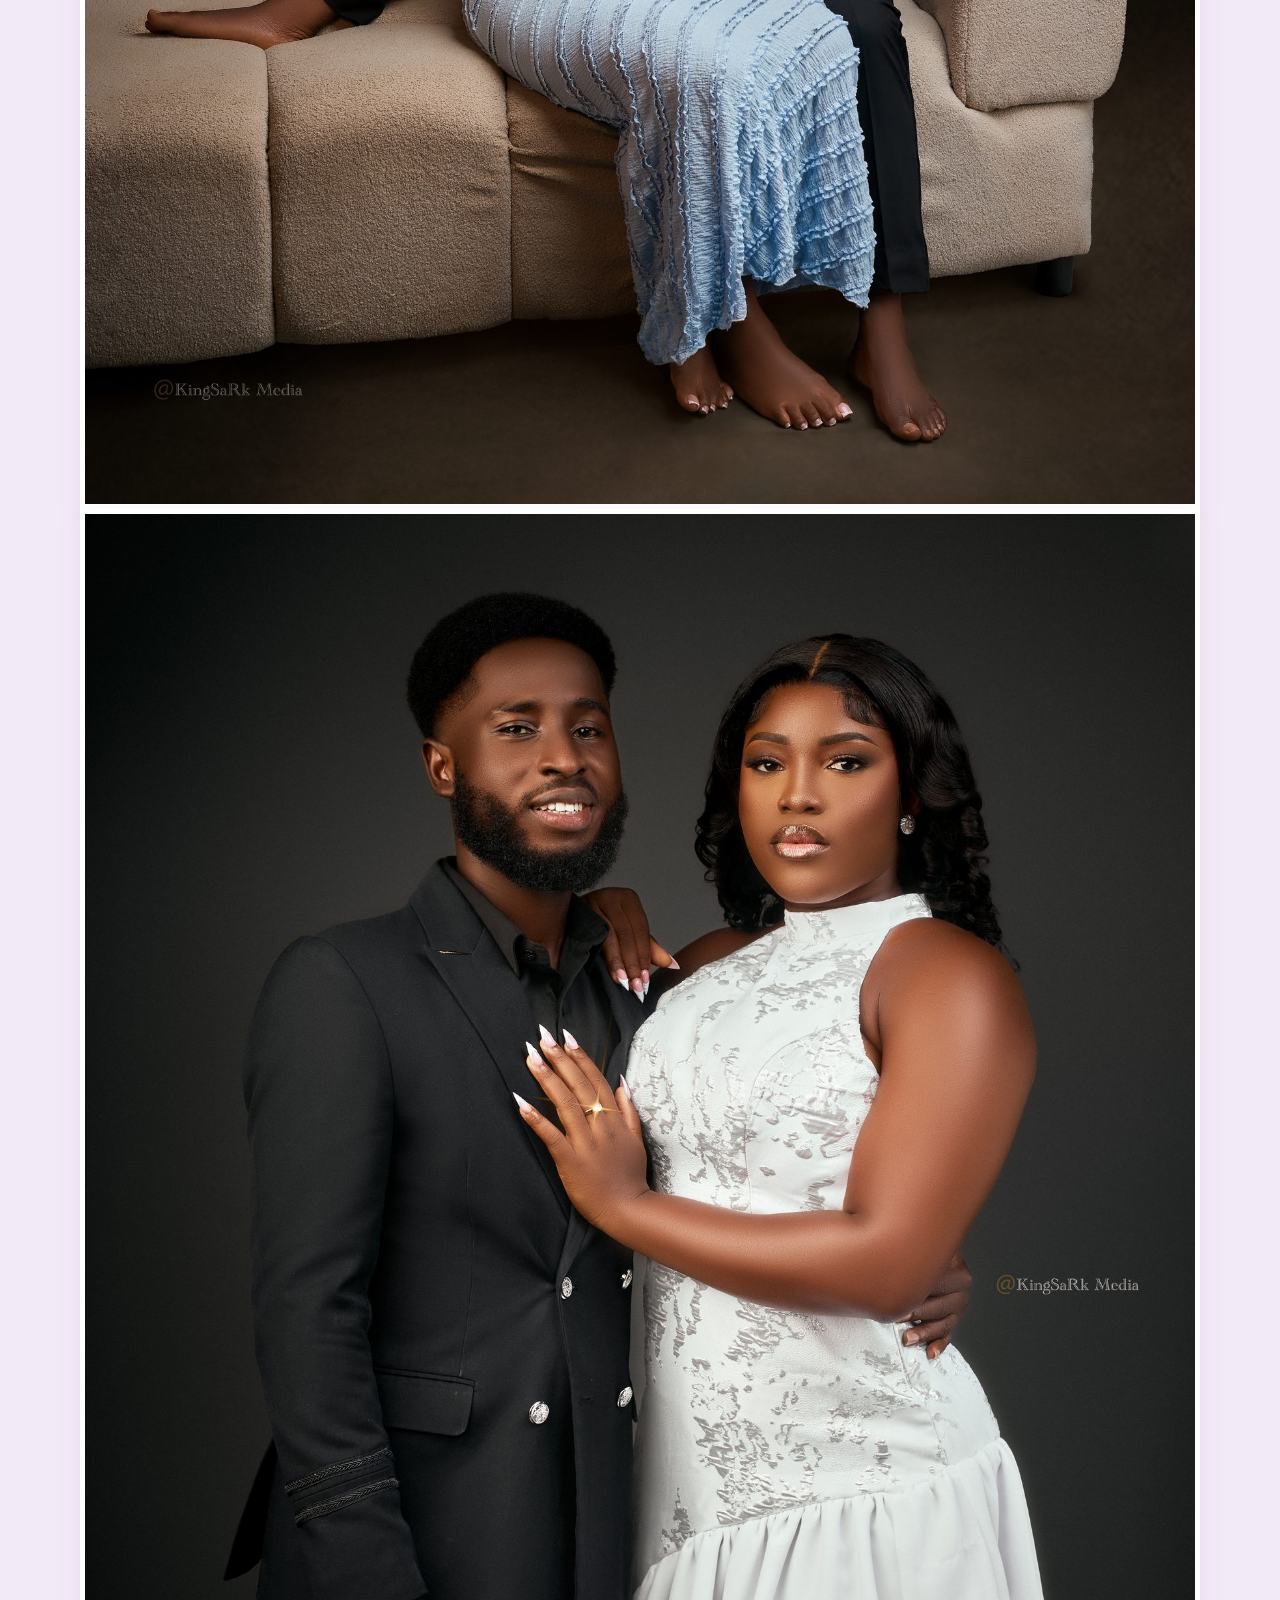
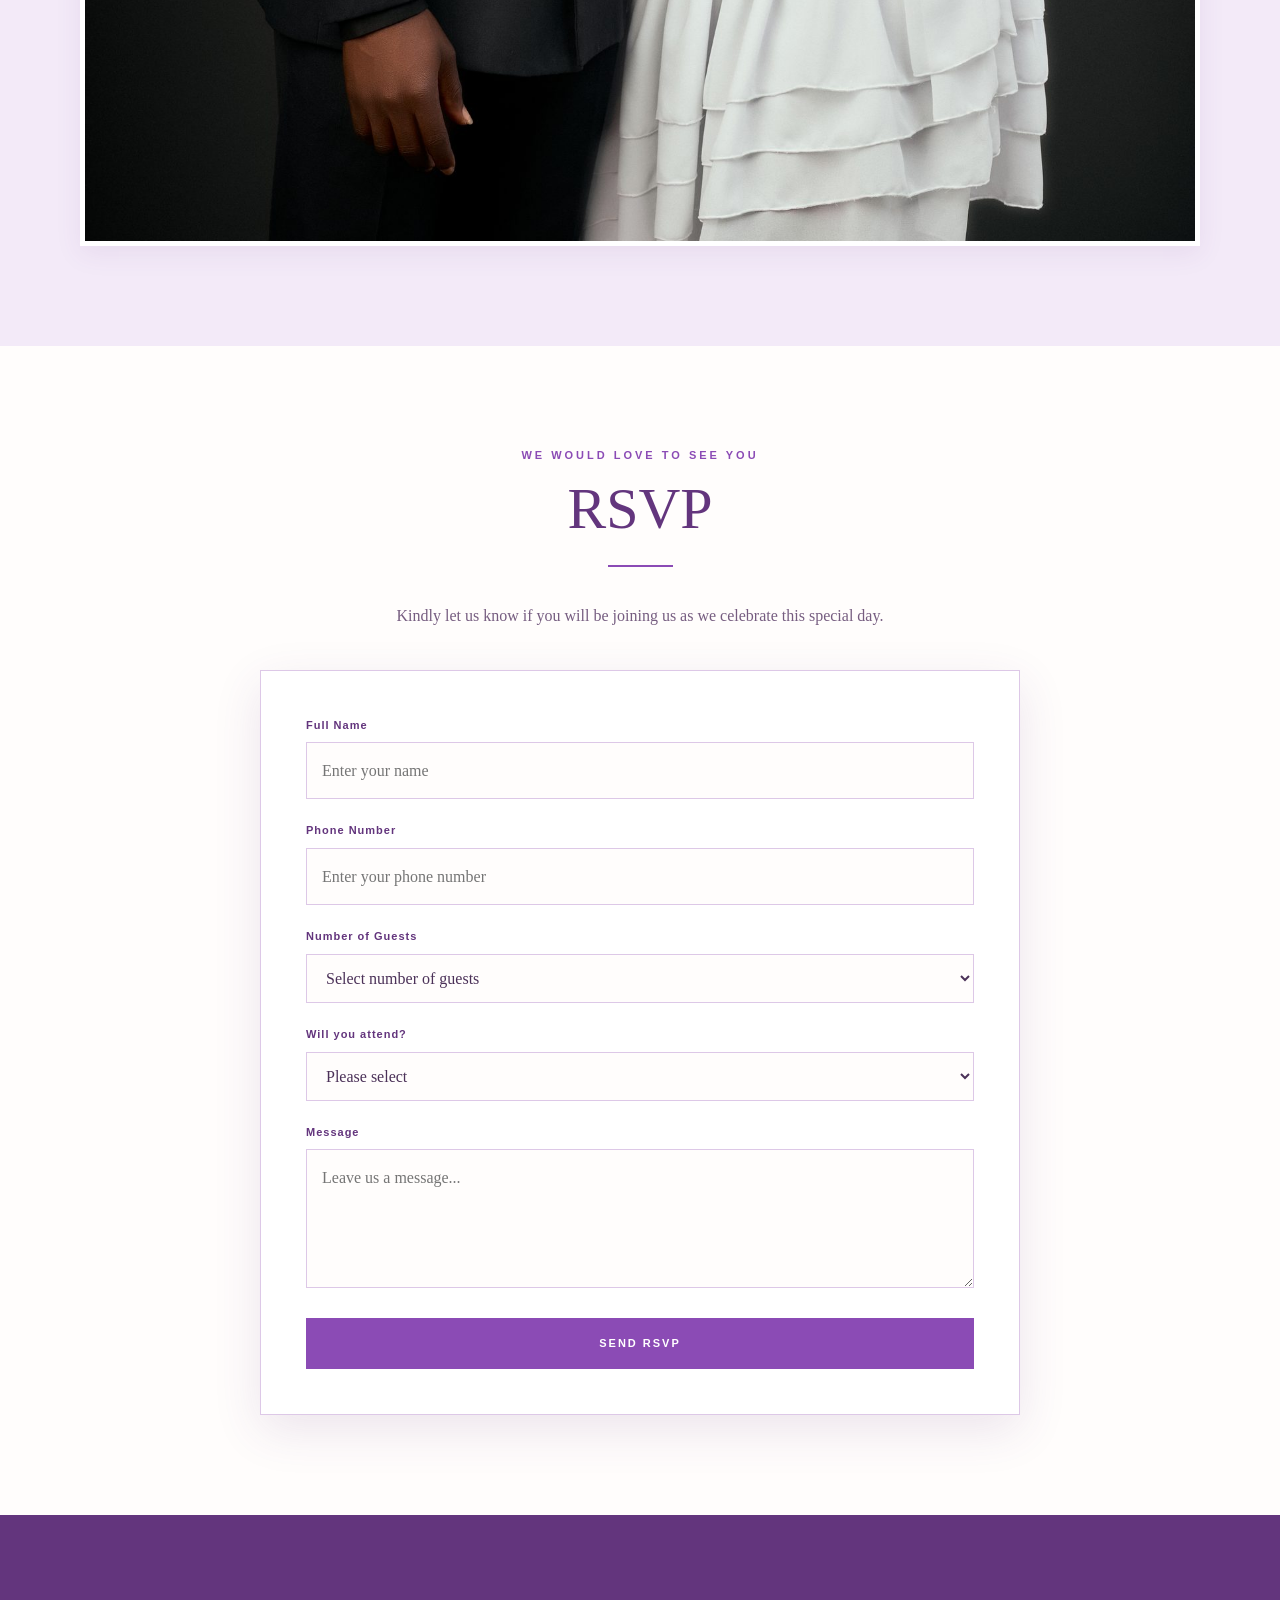
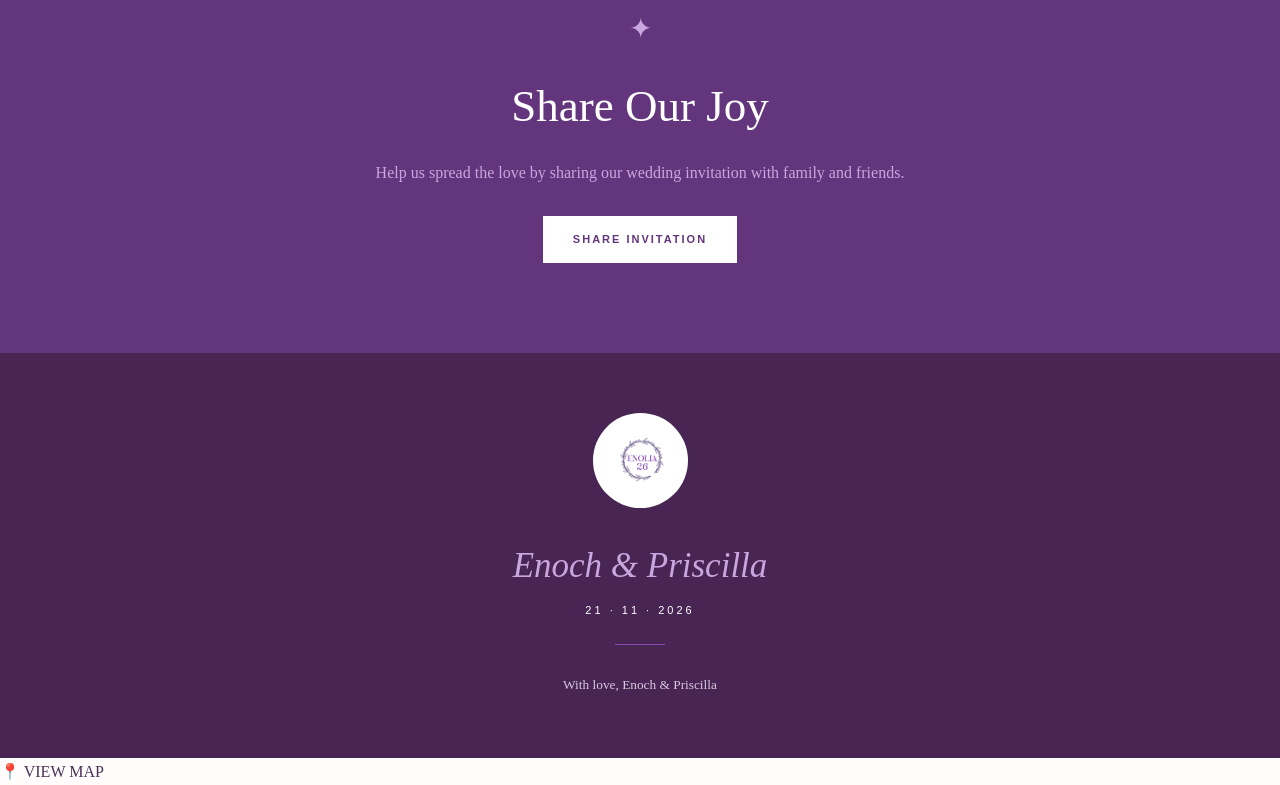
==== commit 9efd1499: "Update index.html" ====
--- a/index.html
+++ b/index.html
@@ -213,7 +213,7 @@
 
               <p>Wedding Ceremony</p>
 
-              <strong> 11:00 AM </strong>
+              <strong> 10:30 AM </strong>
             </div>
 
             <div class="detail-card">
@@ -223,7 +223,7 @@
 
               <p>St. Matthew Catholic Church</p>
 
-              <strong> Tarkwa Cyanide </strong>
+              <strong> Tarkwa Nzemaline </strong>
             </div>
           </div>
         </div>
@@ -439,6 +439,19 @@
         <small> With love, Enoch &amp; Priscilla </small>
       </div>
     </footer>
+    <!-- FLOATING GOOGLE MAPS BUTTON -->
+<a
+    href="https://www.google.com/maps/search/?api=1&query=St.+Matthew+Catholic+Church+Tarkwa+Cyanide+Ghana"
+    class="floating-map"
+    target="_blank"
+    rel="noopener noreferrer"
+    aria-label="Open wedding venue in Google Maps"
+>
+    <span class="map-icon">📍</span>
+    <span class="map-text">VIEW MAP</span>
+</a>
+
+<script src="js/script.js"></script>
 
     <script src="script.js"></script>
   </body>
--- a/style.css
+++ b/style.css
@@ -1,14 +1,39 @@
+/* =========================================================
+   WEDDING WEBSITE
+   PURPLE + LAVENDER THEME
+========================================================= */
+
+:root {
+    --purple: #8B4BB5;
+    --deep-purple: #63357D;
+    --dark-purple: #482553;
+
+    --lavender: #C9A6DD;
+    --soft-lavender: #F3EAF8;
+
+    --cream: #FFFDFC;
+    --white: #FFFFFF;
+
+    --text: #4B3158;
+    --soft-text: #765D80;
+
+    --border: #DDC8E7;
+
+    --shadow: 0 15px 45px rgba(99, 53, 125, 0.12);
+
+    --serif: Georgia, "Times New Roman", serif;
+    --sans: Arial, Helvetica, sans-serif;
+}
+
+
+/* =========================================================
+   RESET
+========================================================= */
+
 * {
+    margin: 0;
+    padding: 0;
     box-sizing: border-box;
-}
-
-:root {
-    --ink: #211b16;
-    --cream: #f4efe7;
-    --paper: #ebe3d7;
-    --muted: #756b60;
-    --gold: #b89a6b;
-    --dark: #171411;
 }
 
 html {
@@ -16,15 +41,19 @@
 }
 
 body {
-    margin: 0;
     background: var(--cream);
-    color: var(--ink);
-    font-family: "DM Sans", sans-serif;
-    font-weight: 300;
-}
-
-body.no-scroll {
-    overflow: hidden;
+    color: var(--text);
+    font-family: var(--serif);
+    line-height: 1.7;
+}
+
+img {
+    max-width: 100%;
+}
+
+a {
+    text-decoration: none;
+    color: inherit;
 }
 
 button,
@@ -34,757 +63,620 @@
     font: inherit;
 }
 
-a {
-    color: inherit;
+
+/* =========================================================
+   GENERAL
+========================================================= */
+
+.container {
+    width: min(1120px, 90%);
+    margin: auto;
+}
+
+.narrow {
+    width: min(760px, 90%);
 }
 
 .section {
-    max-width: 1400px;
-    margin: auto;
-    padding: 125px 8%;
-}
-
-.section-tag {
-    color: #9b7e55;
-    font-size: 9px;
-    font-weight: 500;
-    letter-spacing: .32em;
-}
-
-.section-tag.light {
-    color: #cdb58e;
-}
-
-h2 {
-    margin: 24px 0;
-    font-family: "Cormorant Garamond", serif;
-    font-size: clamp(52px, 6vw, 86px);
-    font-weight: 500;
-    line-height: .88;
-}
-
-h2 em {
-    font-style: italic;
+    padding: 100px 0;
+}
+
+.lavender-section {
+    background: var(--soft-lavender);
+}
+
+.section-heading {
+    text-align: center;
+    margin-bottom: 60px;
+}
+
+.eyebrow {
+    color: var(--purple);
+    font-family: var(--sans);
+    font-size: 11px;
+    font-weight: 700;
+    letter-spacing: 3px;
+    margin-bottom: 12px;
+}
+
+.section-heading h2 {
+    color: var(--deep-purple);
+    font-size: clamp(38px, 5vw, 58px);
     font-weight: 400;
-}
-
-
-/* ================= HEADER ================= */
+    line-height: 1.1;
+}
+
+.heading-line {
+    display: block;
+    width: 65px;
+    height: 2px;
+    background: var(--purple);
+    margin: 25px auto 0;
+}
+
+.floral-mark {
+    color: var(--purple);
+    font-size: 28px;
+    text-align: center;
+    margin-bottom: 15px;
+}
+
+.floral-mark.light {
+    color: var(--lavender);
+}
+
+
+/* =========================================================
+   HEADER
+========================================================= */
 
 .site-header {
     position: fixed;
     top: 0;
     left: 0;
-    right: 0;
-
-    z-index: 50;
-
-    height: 82px;
-
-    padding: 0 5%;
+    width: 100%;
+    z-index: 1000;
+
+    background: rgba(255, 253, 252, 0.96);
+    backdrop-filter: blur(12px);
+
+    border-bottom: 1px solid var(--border);
+}
+
+.nav-container {
+    width: min(1180px, 92%);
+    height: 78px;
+    margin: auto;
 
     display: flex;
     align-items: center;
     justify-content: space-between;
-
-    color: white;
-
-    transition: .4s ease;
-}
-
-.site-header.scrolled {
-    height: 68px;
-
-    background: rgba(23, 20, 17, .88);
-
-    backdrop-filter: blur(16px);
-}
-
-.monogram {
-    color: white;
-
-    text-decoration: none;
-
-    font-family: "Cormorant Garamond", serif;
-    font-size: 28px;
-    font-weight: 600;
-}
-
-.monogram span {
-    margin: 0 3px;
-
-    font-size: .7em;
-    font-style: italic;
-}
-
-.nav {
+}
+
+.logo-area {
     display: flex;
-    gap: 30px;
-}
-
-.nav a {
-    color: white;
-
-    text-decoration: none;
-
-    font-size: 9px;
-    letter-spacing: .14em;
+    align-items: center;
+}
+
+.logo-area img {
+    width: 80px;
+    max-height: 80px;
+    object-fit: contain;
+}
+
+.main-nav {
+    display: flex;
+    align-items: center;
+    gap: 28px;
+    font-family: var(--sans);
+    font-size: 12px;
+    letter-spacing: 1px;
     text-transform: uppercase;
+}
+
+.main-nav a {
+    color: var(--deep-purple);
+    position: relative;
+    transition: 0.3s ease;
+}
+
+.main-nav a::after {
+    content: "";
+    position: absolute;
+    left: 0;
+    bottom: -7px;
+    width: 0;
+    height: 2px;
+    background: var(--purple);
+    transition: 0.3s ease;
+}
+
+.main-nav a:hover {
+    color: var(--purple);
+}
+
+.main-nav a:hover::after {
+    width: 100%;
 }
 
 .menu-toggle {
     display: none;
-
-    width: 35px;
-
     border: 0;
-
-    background: none;
-
-    color: white;
-
+    background: transparent;
+    color: var(--deep-purple);
+    font-size: 27px;
     cursor: pointer;
 }
 
-.menu-toggle span {
-    display: block;
-
-    height: 1px;
-
-    margin: 6px 0;
-
-    background: currentColor;
-}
-
-
-/* ================= HERO ================= */
+
+/* =========================================================
+   HERO
+========================================================= */
 
 .hero {
+    height: 100vh;
+    min-height: 680px;
     position: relative;
-
-    height: 100svh;
-    min-height: 650px;
-
     overflow: hidden;
 
-    background: #111;
-
-    color: white;
+    background: var(--deep-purple);
 }
 
 .hero-slideshow,
-.hero-slide,
-.hero-shade {
+.hero-slide {
     position: absolute;
-
     inset: 0;
 }
 
 .hero-slide {
     opacity: 0;
-
-    transform: scale(1.045);
-
-    transition:
-        opacity 1.5s ease,
-        transform 7s ease;
+    transition: opacity 1.5s ease;
 }
 
 .hero-slide.active {
     opacity: 1;
-
-    transform: scale(1);
 }
 
 .hero-slide img {
     width: 100%;
     height: 100%;
-
     display: block;
 
     object-fit: cover;
-
-    /*
-       This keeps the upper part of portrait
-       photos visible.
-    */
     object-position: center 18%;
-
-    will-change: transform;
-}
-
-.hero-slide::after {
-    content: "";
-
+}
+
+.hero-overlay {
     position: absolute;
-
     inset: 0;
-
-    pointer-events: none;
 
     background:
         linear-gradient(
-            90deg,
-            rgba(0,0,0,.12),
-            transparent 45%,
-            rgba(0,0,0,.18)
+            to bottom,
+            rgba(72, 37, 83, 0.22),
+            rgba(72, 37, 83, 0.75)
         );
 }
 
-.hero-shade {
+.hero-content {
+    position: absolute;
+    z-index: 3;
+
+    top: 50%;
+    left: 50%;
+
+    width: min(850px, 90%);
+
+    transform: translate(-50%, -50%);
+
+    text-align: center;
+    color: var(--white);
+}
+
+.hero-logo {
+    margin-bottom: 20px;
+}
+
+.hero-logo img {
+    width: 100px;
+    height: 100px;
+    object-fit: contain;
+
+    background: rgba(255, 255, 255, 0.94);
+    border-radius: 50%;
+    padding: 8px;
+}
+
+.hero-small,
+.hero-intro {
+    font-family: var(--sans);
+    font-size: 11px;
+    letter-spacing: 3px;
+}
+
+.hero-small {
+    margin-bottom: 5px;
+}
+
+.hero-intro {
+    margin-bottom: 18px;
+}
+
+.hero-content h1 {
+    font-size: clamp(60px, 9vw, 110px);
+    line-height: 0.95;
+    font-weight: 400;
+    margin-bottom: 20px;
+
+    text-shadow: 0 5px 25px rgba(0, 0, 0, 0.2);
+}
+
+.hero-content h1 span {
+    color: var(--lavender);
+    font-style: italic;
+}
+
+.hero-subtitle {
+    font-family: var(--sans);
+    font-size: 13px;
+    letter-spacing: 5px;
+    margin-bottom: 22px;
+}
+
+.hero-date {
+    font-family: var(--sans);
+    font-size: 13px;
+    letter-spacing: 2px;
+}
+
+.hero-location {
+    margin-top: 5px;
+    font-size: 15px;
+}
+
+.hero-button {
+    display: inline-block;
+    margin-top: 30px;
+
+    padding: 13px 28px;
+
+    border: 1px solid rgba(255,255,255,0.8);
+    color: white;
+
+    font-family: var(--sans);
+    font-size: 11px;
+    letter-spacing: 2px;
+
+    transition: 0.3s ease;
+}
+
+.hero-button:hover {
+    background: white;
+    color: var(--deep-purple);
+}
+
+.slide-counter {
+    position: absolute;
+    z-index: 5;
+    right: 35px;
+    bottom: 35px;
+
+    color: white;
+
+    font-family: var(--sans);
+    font-size: 11px;
+    letter-spacing: 2px;
+}
+
+.slide-progress {
+    position: absolute;
+    z-index: 5;
+
+    bottom: 0;
+    left: 0;
+
+    width: 100%;
+    height: 3px;
+
+    background: rgba(255,255,255,0.25);
+}
+
+.slide-progress span {
+    display: block;
+    height: 100%;
+    width: 0;
+
+    background: var(--lavender);
+}
+
+
+/* =========================================================
+   WELCOME
+========================================================= */
+
+.welcome {
+    text-align: center;
+    background: var(--cream);
+}
+
+.welcome .eyebrow {
+    margin-bottom: 10px;
+}
+
+.welcome h2 {
+    color: var(--deep-purple);
+    font-size: clamp(40px, 5vw, 62px);
+    font-weight: 400;
+    margin-bottom: 25px;
+}
+
+.lead {
+    max-width: 650px;
+    margin: auto;
+
+    color: var(--soft-text);
+    font-size: 17px;
+}
+
+.names-script {
+    color: var(--purple);
+    font-size: 45px;
+    font-style: italic;
+    margin-top: 35px;
+}
+
+
+/* =========================================================
+   COUNTDOWN
+========================================================= */
+
+.countdown-section {
+    padding: 90px 0;
+    text-align: center;
+
     background:
         linear-gradient(
-            180deg,
-            rgba(0,0,0,.48),
-            rgba(0,0,0,.05) 42%,
-            rgba(0,0,0,.72)
+            135deg,
+            var(--deep-purple),
+            var(--purple)
         );
-}
-
-.hero-copy {
-    position: absolute;
-
-    inset: 0;
-
-    z-index: 5;
-
-    display: flex;
-
-    flex-direction: column;
-
+
+    color: white;
+}
+
+.light {
+    color: var(--lavender);
+}
+
+.light-title {
+    color: white;
+    font-size: clamp(40px, 5vw, 60px);
+    font-weight: 400;
+    margin-bottom: 45px;
+}
+
+.countdown {
+    display: grid;
+    grid-template-columns: repeat(4, 1fr);
+    gap: 18px;
+
+    max-width: 760px;
+    margin: auto;
+}
+
+.countdown-box {
+    padding: 28px 10px;
+
+    background: rgba(255,255,255,0.10);
+    border: 1px solid rgba(255,255,255,0.25);
+
+    backdrop-filter: blur(5px);
+}
+
+.countdown-box span {
+    display: block;
+
+    font-size: clamp(38px, 5vw, 60px);
+    line-height: 1;
+
+    color: white;
+}
+
+.countdown-box small {
+    display: block;
+
+    margin-top: 12px;
+
+    color: var(--lavender);
+
+    font-family: var(--sans);
+    font-size: 9px;
+    letter-spacing: 2px;
+}
+
+.countdown-date {
+    margin-top: 30px;
+    font-family: var(--sans);
+    font-size: 12px;
+    letter-spacing: 2px;
+}
+
+
+/* =========================================================
+   STORY
+========================================================= */
+
+.story-grid {
+    display: grid;
+    grid-template-columns: 1fr 1fr;
+    gap: 70px;
     align-items: center;
-
-    justify-content: center;
-
-    padding: 80px 20px 120px;
+}
+
+.story-image {
+    overflow: hidden;
+    box-shadow: var(--shadow);
+}
+
+.story-image img {
+    width: 100%;
+    height: auto;
+    display: block;
+}
+
+.story-content {
+    color: var(--soft-text);
+}
+
+.story-label {
+    color: var(--purple);
+    font-family: var(--sans);
+    font-size: 10px;
+    font-weight: bold;
+    letter-spacing: 2px;
+    margin-bottom: 12px;
+}
+
+.story-content h3 {
+    color: var(--deep-purple);
+    font-size: 42px;
+    line-height: 1.1;
+    font-weight: 400;
+    margin-bottom: 25px;
+}
+
+.story-content p {
+    margin-bottom: 18px;
+}
+
+.story-signature {
+    color: var(--purple);
+    font-size: 35px;
+    font-style: italic;
+    margin-top: 25px;
+}
+
+
+/* =========================================================
+   DETAILS
+========================================================= */
+
+.details-grid {
+    display: grid;
+    grid-template-columns: repeat(3, 1fr);
+    gap: 25px;
+}
+
+.detail-card {
+    padding: 45px 25px;
 
     text-align: center;
-}
-
-.hero-copy > * {
-    opacity: 0;
-
-    transform: translateY(18px);
-
-    animation:
-        heroIn 1s
-        cubic-bezier(.2,.7,.2,1)
-        forwards;
-}
-
-.kicker {
-    margin-bottom: 28px;
-
-    font-size: 9px;
-
-    letter-spacing: .32em;
-
-    animation-delay: .2s !important;
-}
-
-.hero h1 {
-    margin: 0;
-
-    font-family: "Cormorant Garamond", serif;
-
-    font-size: clamp(70px, 10vw, 135px);
-
-    font-weight: 500;
-
-    line-height: .76;
-
-    animation-delay: .35s !important;
-}
-
-.hero h1 i {
-    font-size: .62em;
-}
-
-.hero-rule {
-    width: 64px;
-    height: 1px;
-
-    margin: 30px 0 22px;
-
-    background: #d3ba8d;
-
-    animation-delay: .5s !important;
-}
-
-.hero-sub {
-    font-size: 10px;
-
-    letter-spacing: .28em;
-
-    animation-delay: .62s !important;
-}
-
-.hero-date {
-    margin: 12px 0 5px;
-
-    font-family: "Cormorant Garamond", serif;
-
-    font-size: 27px;
-
-    letter-spacing: .13em;
-
-    animation-delay: .72s !important;
-}
-
-.hero-place {
-    font-size: 8px;
-
-    letter-spacing: .3em;
-
-    animation-delay: .82s !important;
-}
-
-@keyframes heroIn {
-
-    to {
-        opacity: 1;
-
-        transform: none;
-    }
-
-}
-
-
-.hero-bottom {
-    position: absolute;
-
-    left: 5%;
-    right: 5%;
-    bottom: 32px;
-
-    z-index: 8;
-
+
+    background: white;
+    border: 1px solid var(--border);
+
+    transition: 0.3s ease;
+}
+
+.detail-card:hover {
+    transform: translateY(-7px);
+    box-shadow: var(--shadow);
+}
+
+.detail-icon {
+    color: var(--purple);
+    font-size: 35px;
+    margin-bottom: 15px;
+}
+
+.detail-card h3 {
+    color: var(--purple);
+    font-family: var(--sans);
+    font-size: 11px;
+    letter-spacing: 2px;
+    margin-bottom: 15px;
+}
+
+.detail-card p {
+    color: var(--soft-text);
+}
+
+.detail-card strong {
+    display: block;
+    color: var(--deep-purple);
+    font-size: 20px;
+    font-weight: 400;
+}
+
+
+/* =========================================================
+   SCHEDULE
+========================================================= */
+
+.schedule-list {
+    max-width: 850px;
+    margin: auto;
+}
+
+.schedule-item {
     display: grid;
-
-    grid-template-columns:
-        90px
-        1fr
-        220px;
+    grid-template-columns: 130px 25px 1fr;
+    gap: 20px;
 
     align-items: center;
 
-    gap: 20px;
-}
-
-.slide-counter {
-    font-family: "Cormorant Garamond", serif;
-
-    font-size: 11px;
-
-    letter-spacing: .1em;
-}
-
-.progress {
-    height: 1px;
-
-    background: rgba(255,255,255,.3);
-}
-
-.progress span {
-    display: block;
-
-    width: 20%;
-    height: 100%;
-
+    padding: 28px 0;
+
+    border-bottom: 1px solid var(--border);
+}
+
+.schedule-time {
+    color: var(--purple);
+    font-family: var(--sans);
+    font-size: 12px;
+    font-weight: bold;
+    letter-spacing: 1px;
+    text-align: right;
+}
+
+.schedule-dot {
+    width: 12px;
+    height: 12px;
+
+    background: var(--purple);
+    border-radius: 50%;
+
+    box-shadow: 0 0 0 7px var(--soft-lavender);
+}
+
+.schedule-info h3 {
+    color: var(--deep-purple);
+    font-size: 24px;
+    font-weight: 400;
+}
+
+.schedule-info p {
+    color: var(--soft-text);
+}
+
+
+/* =========================================================
+   GALLERY
+========================================================= */
+
+.gallery-grid {
+    display: grid;
+    grid-template-columns: repeat(3, 1fr);
+    gap: 18px;
+}
+
+.gallery-item {
+    overflow: hidden;
+    cursor: pointer;
     background: white;
-
-    transition: width 5s linear;
-}
-
-.discover {
-    color: white;
-
-    text-align: right;
-
-    text-decoration: none;
-
-    font-size: 8px;
-
-    letter-spacing: .2em;
-}
-
-.discover span {
-    margin-left: 8px;
-
-    font-size: 15px;
-}
-
-
-/* ================= WELCOME ================= */
-
-.welcome {
-    text-align: center;
-}
-
-.welcome .lead {
-    max-width: 560px;
-
-    margin: 35px auto 0;
-
-    color: var(--muted);
-
-    font-size: 14px;
-
-    line-height: 2;
-}
-
-.ornament {
-    margin: 50px auto 0;
-
-    color: var(--gold);
-
-    font-size: 16px;
-}
-
-
-/* ================= COUNTDOWN ================= */
-
-.countdown-section {
-    padding: 95px 8%;
-
-    background: var(--dark);
-
-    color: var(--cream);
-}
-
-.countdown-inner {
-    max-width: 1200px;
-
-    margin: auto;
-
-    display: flex;
-
-    align-items: center;
-
-    justify-content: space-between;
-
-    gap: 50px;
-}
-
-.countdown h2 {
-    margin-bottom: 0;
-}
-
-.countdown {
-    display: flex;
-
-    gap: clamp(22px, 4vw, 65px);
-}
-
-.countdown div {
-    min-width: 70px;
-
-    text-align: center;
-}
-
-.countdown strong {
-    display: block;
-
-    font-family: "Cormorant Garamond", serif;
-
-    font-size: clamp(42px,5vw,66px);
-
-    font-weight: 500;
-}
-
-.countdown span {
-    color: #a9a096;
-
-    font-size: 8px;
-
-    letter-spacing: .2em;
-
-    text-transform: uppercase;
-}
-
-
-/* ================= STORY ================= */
-
-.section-wide {
-    min-height: 720px;
-
-    display: grid;
-
-    grid-template-columns: 1fr 1fr;
-}
-
-.story-photo {
-    position: relative;
-
-    min-height: 650px;
-
-    overflow: hidden;
-}
-
-.story-photo img {
-    width: 100%;
-    height: 100%;
-
-    display: block;
-
-    object-fit: cover;
-
-    object-position: center 20%;
-}
-
-.photo-number {
-    position: absolute;
-
-    left: 35px;
-    bottom: 30px;
-
-    color: white;
-
-    font-family: "Cormorant Garamond", serif;
-
-    font-size: 15px;
-}
-
-.story-copy {
-    padding: 80px clamp(45px,8vw,130px);
-
-    display: flex;
-
-    flex-direction: column;
-
-    justify-content: center;
-}
-
-.story-copy > p {
-    max-width: 520px;
-
-    margin: 10px 0;
-
-    color: var(--muted);
-
-    font-size: 14px;
-
-    line-height: 2;
-}
-
-.signature {
-    margin-top: 30px;
-
-    color: var(--gold);
-
-    font-family: "Cormorant Garamond", serif;
-
-    font-size: 42px;
-
-    font-style: italic;
-}
-
-
-/* ================= DETAILS ================= */
-
-.details {
-    text-align: center;
-}
-
-.detail-grid {
-    margin: 70px 0 45px;
-
-    display: grid;
-
-    grid-template-columns: repeat(3,1fr);
-}
-
-.detail-grid article {
-    padding: 35px 25px;
-
-    border-top: 1px solid #cec3b4;
-
-    transition: transform .4s ease;
-}
-
-.detail-grid article:hover {
-    transform: translateY(-5px);
-}
-
-.detail-icon {
-    display: block;
-
-    margin-bottom: 35px;
-
-    color: var(--gold);
-
-    font-family: "Cormorant Garamond", serif;
-
-    font-size: 14px;
-}
-
-.detail-grid small {
-    font-size: 8px;
-
-    letter-spacing: .24em;
-}
-
-.detail-grid h3 {
-    margin: 16px 0 5px;
-
-    font-family: "Cormorant Garamond", serif;
-
-    font-size: 34px;
-
-    font-weight: 500;
-}
-
-.detail-grid p {
-    color: var(--muted);
-
-    font-size: 12px;
-
-    line-height: 1.7;
-}
-
-.outline-button,
-.solid-button {
-    display: inline-flex;
-
-    align-items: center;
-
-    gap: 30px;
-
-    padding: 15px 23px;
-
-    border: 1px solid #a9967e;
-
-    background: transparent;
-
-    text-decoration: none;
-
-    font-size: 9px;
-
-    letter-spacing: .18em;
-
-    cursor: pointer;
-
-    transition:
-        background .3s ease,
-        color .3s ease,
-        transform .3s ease;
-}
-
-.outline-button span,
-.solid-button span {
-    font-size: 14px;
-}
-
-.outline-button:hover {
-    background: var(--ink);
-
-    color: var(--cream);
-
-    transform: translateY(-2px);
-}
-
-
-/* ================= SCHEDULE ================= */
-
-.schedule {
-    background: var(--paper);
-}
-
-.schedule .section {
-    max-width: 1000px;
-}
-
-.timeline {
-    margin-top: 65px;
-}
-
-.timeline-item {
-    display: grid;
-
-    grid-template-columns: 150px 1fr;
-
-    gap: 30px;
-
-    padding: 28px 0;
-
-    border-top: 1px solid #cfc3b4;
-
-    transition: padding .35s ease;
-}
-
-.timeline-item:hover {
-    padding-left: 8px;
-}
-
-.timeline-item time {
-    font-family: "Cormorant Garamond", serif;
-
-    font-size: 29px;
-
-    font-weight: 500;
-}
-
-.timeline-item div > span {
-    color: #9b7e55;
-
-    font-size: 8px;
-
-    letter-spacing: .2em;
-}
-
-.timeline-item h3 {
-    margin: 5px 0;
-
-    font-family: "Cormorant Garamond", serif;
-
-    font-size: 31px;
-
-    font-weight: 500;
-}
-
-.timeline-item p {
-    margin: 0;
-
-    color: var(--muted);
-
-    font-size: 12px;
-
-    line-height: 1.7;
-}
-
-
-/* ================= GALLERY ================= */
-
-.gallery {
-    text-align: center;
-}
-
-.gallery-grid {
-    margin-top: 65px;
-
-    display: grid;
-
-    grid-template-columns: repeat(12,1fr);
-
-    gap: 14px;
-
-    align-items: start;
-
-    text-align: left;
-}
-
-.gallery-item {
-    grid-column: span 4;
-
-    padding: 0;
-
-    border: 0;
-
-    overflow: hidden;
-
-    background: none;
-
-    cursor: pointer;
+    border: 5px solid white;
+
+    box-shadow: 0 8px 25px rgba(99, 53, 125, 0.08);
 }
 
 .gallery-item img {
@@ -793,442 +685,472 @@
 
     display: block;
 
-    background: #ded5c9;
-
     object-fit: contain;
 
-    transition: transform .7s ease;
+    transition: transform 0.6s ease;
 }
 
 .gallery-item:hover img {
-    transform: scale(1.025);
-}
-
-.gallery-item:focus-visible {
-    outline: 2px solid var(--gold);
-
-    outline-offset: 5px;
-}
-
-
-/* ================= LIGHTBOX ================= */
+    transform: scale(1.04);
+}
+
+
+/* =========================================================
+   LIGHTBOX
+========================================================= */
 
 .lightbox {
     position: fixed;
-
     inset: 0;
-
-    z-index: 100;
+    z-index: 3000;
 
     display: none;
-
     align-items: center;
-
     justify-content: center;
 
+    background: rgba(40, 20, 50, 0.95);
+
     padding: 40px;
-
-    background: rgba(0,0,0,.94);
-}
-
-.lightbox.open {
+}
+
+.lightbox.active {
     display: flex;
 }
 
 .lightbox img {
-    max-width: 92vw;
+    max-width: 90%;
     max-height: 90vh;
-
     object-fit: contain;
 }
 
+.lightbox button {
+    position: absolute;
+
+    border: 0;
+    background: transparent;
+
+    color: white;
+    cursor: pointer;
+
+    font-size: 45px;
+}
+
 .lightbox-close {
-    position: absolute;
-
-    top: 18px;
-    right: 28px;
+    top: 15px;
+    right: 25px;
+}
+
+.lightbox-prev {
+    left: 25px;
+}
+
+.lightbox-next {
+    right: 25px;
+}
+
+
+/* =========================================================
+   RSVP
+========================================================= */
+
+.rsvp {
+    background: var(--cream);
+    text-align: center;
+}
+
+.rsvp-intro {
+    max-width: 600px;
+    margin: -25px auto 40px;
+
+    color: var(--soft-text);
+}
+
+.rsvp-form {
+    text-align: left;
+
+    padding: 45px;
+
+    background: white;
+    border: 1px solid var(--border);
+
+    box-shadow: var(--shadow);
+}
+
+.form-group {
+    margin-bottom: 22px;
+}
+
+.form-group label {
+    display: block;
+
+    margin-bottom: 8px;
+
+    color: var(--deep-purple);
+
+    font-family: var(--sans);
+    font-size: 11px;
+    font-weight: bold;
+    letter-spacing: 1px;
+}
+
+.form-group input,
+.form-group select,
+.form-group textarea {
+    width: 100%;
+
+    padding: 14px 15px;
+
+    border: 1px solid var(--border);
+
+    background: var(--cream);
+    color: var(--text);
+
+    outline: none;
+
+    border-radius: 0;
+}
+
+.form-group input:focus,
+.form-group select:focus,
+.form-group textarea:focus {
+    border-color: var(--purple);
+}
+
+.form-group textarea {
+    resize: vertical;
+}
+
+.rsvp-button,
+.share-button {
+    width: 100%;
+
+    padding: 16px;
 
     border: 0;
 
-    background: none;
-
+    background: var(--purple);
     color: white;
 
-    font-size: 40px;
-
-    font-weight: 200;
-
     cursor: pointer;
-}
-
-
-/* ================= RSVP ================= */
-
-.rsvp {
-    padding: 120px 20px;
-
-    background: #211b16;
-
-    color: var(--cream);
-}
-
-.rsvp-card {
-    max-width: 650px;
-
-    margin: auto;
+
+    font-family: var(--sans);
+    font-size: 11px;
+    font-weight: bold;
+    letter-spacing: 2px;
+
+    transition: 0.3s ease;
+}
+
+.rsvp-button:hover,
+.share-button:hover {
+    background: var(--deep-purple);
+}
+
+
+/* =========================================================
+   SHARE
+========================================================= */
+
+.share-section {
+    padding: 90px 0;
 
     text-align: center;
-}
-
-.rsvp-card > p {
-    color: #bdb2a5;
-
-    font-size: 13px;
-
-    line-height: 1.8;
-}
-
-.rsvp form {
-    margin-top: 50px;
-
-    text-align: left;
-}
-
-.rsvp label {
-    display: block;
+
+    background: var(--deep-purple);
+    color: white;
+}
+
+.share-section h2 {
+    font-size: 45px;
+    font-weight: 400;
+    margin-bottom: 15px;
+}
+
+.share-section p {
+    max-width: 560px;
+    margin: 0 auto 30px;
+
+    color: var(--lavender);
+}
+
+.share-button {
+    width: auto;
+    padding: 14px 30px;
+
+    background: white;
+    color: var(--deep-purple);
+}
+
+.share-button:hover {
+    background: var(--lavender);
+}
+
+
+/* =========================================================
+   FOOTER
+========================================================= */
+
+footer {
+    padding: 60px 0;
+
+    text-align: center;
+
+    background: var(--dark-purple);
+    color: white;
+}
+
+.footer-logo img {
+    width: 95px;
+    height: 95px;
+    object-fit: contain;
+
+    background: white;
+    border-radius: 50%;
+    padding: 7px;
 
     margin-bottom: 20px;
 }
 
-.rsvp label > span {
-    display: block;
-
-    margin-bottom: 8px;
-
-    color: #b9aa98;
-
-    font-size: 8px;
-
-    letter-spacing: .18em;
-
-    text-transform: uppercase;
-}
-
-.rsvp label small {
-    letter-spacing: 0;
-
-    text-transform: none;
-}
-
-.rsvp input,
-.rsvp select,
-.rsvp textarea {
-    width: 100%;
-
-    padding: 16px 0;
-
-    border: 0;
-
-    border-bottom: 1px solid #61584f;
-
-    border-radius: 0;
-
-    outline: none;
-
-    background: transparent;
-
-    color: white;
-}
-
-.rsvp select option {
-    color: #211b16;
-}
-
-.rsvp textarea {
-    min-height: 100px;
-
-    resize: vertical;
-}
-
-.solid-button {
-    margin-top: 15px;
-
-    border-color: #d1b98d;
-
-    background: #d1b98d;
-
-    color: #211b16;
-}
-
-.solid-button:hover {
-    transform: translateY(-2px);
-}
-
-.form-note {
-    min-height: 20px;
-
-    margin-top: 20px;
-
-    color: #d1b98d !important;
-}
-
-
-/* ================= FOOTER ================= */
-
-footer {
-    padding: 75px 20px;
-
-    background: #14110f;
-
-    color: #d8cfc3;
-
-    text-align: center;
-}
-
-.footer-monogram {
-    font-family: "Cormorant Garamond", serif;
-
-    font-size: 65px;
-
-    font-weight: 500;
-}
-
-.footer-monogram span {
-    font-size: .65em;
-
+.footer-names {
+    color: var(--lavender);
+
+    font-size: 35px;
     font-style: italic;
 }
 
 footer p {
-    margin: 15px 0;
-
-    font-size: 9px;
-
-    letter-spacing: .25em;
+    margin-top: 5px;
+
+    font-family: var(--sans);
+    font-size: 11px;
+    letter-spacing: 3px;
+}
+
+.footer-line {
+    width: 50px;
+    height: 1px;
+
+    margin: 25px auto;
+
+    background: var(--purple);
 }
 
 footer small {
-    color: #887f75;
-
-    font-size: 8px;
-
-    letter-spacing: .18em;
-}
-
-footer a {
-    display: block;
-
-    margin-top: 30px;
-
-    color: #c9ad7d;
-
-    text-decoration: none;
-
-    font-size: 8px;
-
-    letter-spacing: .18em;
-}
-
-
-/* ================= MOBILE ================= */
+    color: #D9C8DF;
+}
+
+
+/* =========================================================
+   MOBILE
+========================================================= */
 
 @media (max-width: 800px) {
 
-    .site-header {
-        height: 70px;
-
-        padding: 0 6%;
-    }
-
-    .site-header.scrolled {
-        height: 64px;
+    .nav-container {
+        height: 68px;
+    }
+
+    .logo-area img {
+        width: 50px;
     }
 
     .menu-toggle {
         display: block;
-
-        z-index: 60;
-    }
-
-    .nav {
-        position: fixed;
-
-        top: 0;
-        right: -100%;
-
-        width: 78%;
-        height: 100vh;
-
-        padding: 35px;
-
+    }
+
+    .main-nav {
+        position: absolute;
+
+        top: 68px;
+        left: 0;
+
+        width: 100%;
+
+        display: none;
+        flex-direction: column;
+        gap: 0;
+
+        background: rgba(255,253,252,0.98);
+
+        border-top: 1px solid var(--border);
+        border-bottom: 1px solid var(--border);
+    }
+
+    .main-nav.active {
         display: flex;
-
-        flex-direction: column;
-
-        justify-content: center;
-
-        gap: 28px;
-
-        background: #171411;
-
-        transition: right .4s ease;
-    }
-
-    .nav.open {
-        right: 0;
-    }
-
-    .nav a {
-        font-size: 12px;
+    }
+
+    .main-nav a {
+        width: 100%;
+
+        padding: 16px 20px;
+
+        border-bottom: 1px solid var(--border);
+
+        text-align: center;
+    }
+
+    .main-nav a::after {
+        display: none;
     }
 
 
     .hero {
-        min-height: 620px;
+        min-height: 700px;
     }
 
     .hero-slide img {
         object-position: center 14%;
     }
 
-    .hero-copy {
-        padding:
-            80px 18px
-            120px;
-    }
-
-    .hero h1 {
-        font-size: 70px;
-    }
-
-    .hero-bottom {
-        grid-template-columns: 55px 1fr;
-
-        bottom: 25px;
-    }
-
-    .discover {
-        display: none;
+    .hero-content {
+        width: 92%;
+    }
+
+    .hero-logo img {
+        width: 80px;
+        height: 80px;
+    }
+
+    .hero-small,
+    .hero-intro {
+        font-size: 9px;
+        letter-spacing: 2px;
+    }
+
+    .hero-content h1 {
+        font-size: clamp(48px, 15vw, 75px);
+    }
+
+    .hero-subtitle {
+        font-size: 10px;
+        letter-spacing: 3px;
+    }
+
+    .hero-date {
+        font-size: 10px;
+    }
+
+    .hero-location {
+        font-size: 13px;
+    }
+
+    .slide-counter {
+        right: 18px;
+        bottom: 20px;
     }
 
 
     .section {
-        padding: 85px 7%;
-    }
-
-
-    .countdown-inner {
-        display: block;
-
-        text-align: center;
-    }
+        padding: 75px 0;
+    }
+
 
     .countdown {
-        justify-content: center;
-
-        margin-top: 45px;
-
-        gap: 15px;
-    }
-
-    .countdown div {
-        min-width: 62px;
-    }
-
-    .countdown strong {
-        font-size: 39px;
-    }
-
-
-    .section-wide {
-        display: block;
-    }
-
-    .story-photo {
-        height: 540px;
-
-        min-height: 0;
-    }
-
-    .story-copy {
-        padding: 75px 7%;
-    }
-
-
-    .detail-grid {
+        grid-template-columns: repeat(2, 1fr);
+    }
+
+
+    .story-grid {
         grid-template-columns: 1fr;
-
-        margin-top: 45px;
-    }
-
-    .detail-grid article {
-        padding: 30px 10px;
-    }
-
-
-    .timeline-item {
-        grid-template-columns: 78px 1fr;
-
-        gap: 18px;
-    }
-
-    .timeline-item time {
-        font-size: 24px;
-    }
-
-    .timeline-item h3 {
-        font-size: 27px;
+        gap: 40px;
+    }
+
+
+    .details-grid {
+        grid-template-columns: 1fr;
     }
 
 
     .gallery-grid {
-        grid-template-columns: 1fr 1fr;
-
+        grid-template-columns: repeat(2, 1fr);
         gap: 10px;
     }
 
-    .gallery-item {
-        grid-column: span 1;
-    }
-
-    .gallery-item img {
-        width: 100%;
-
-        height: auto;
-    }
-
-}
-
-
-@media (max-width: 430px) {
-
-    .hero h1 {
-        font-size: 59px;
-    }
-
-    .hero-date {
-        font-size: 23px;
-    }
-
-}
-
-
-/* ================= ACCESSIBILITY ================= */
-
-@media (prefers-reduced-motion: reduce) {
-
-    html {
-        scroll-behavior: auto;
-    }
-
-    *,
-    *::before,
-    *::after {
-        animation-duration: .01ms !important;
-
-        animation-iteration-count: 1 !important;
-
-        transition-duration: .01ms !important;
-    }
-
-}
+
+    .schedule-item {
+        grid-template-columns: 85px 18px 1fr;
+        gap: 12px;
+    }
+
+    .schedule-time {
+        font-size: 10px;
+    }
+
+    .schedule-info h3 {
+        font-size: 19px;
+    }
+
+
+    .rsvp-form {
+        padding: 25px 20px;
+    }
+
+
+    .lightbox {
+        padding: 15px;
+    }
+
+    .lightbox img {
+        max-width: 96%;
+    }
+
+    .lightbox-prev {
+        left: 5px;
+    }
+
+    .lightbox-next {
+        right: 5px;
+    }
+
+}
+
+
+/* =========================================================
+   SMALL PHONES
+========================================================= */
+
+@media (max-width: 450px) {
+
+    .hero-content h1 {
+        font-size: 48px;
+    }
+
+    .hero-logo {
+        margin-bottom: 12px;
+    }
+
+    .hero-logo img {
+        width: 65px;
+        height: 65px;
+    }
+
+    .hero-button {
+        padding: 11px 20px;
+    }
+
+    .welcome h2 {
+        font-size: 38px;
+    }
+
+    .names-script {
+        font-size: 35px;
+    }
+
+    .gallery-grid {
+        grid-template-columns: 1fr;
+    }
+
+    .countdown-box {
+        padding: 22px 8px;
+    }
+
+    .countdown-box span {
+        font-size: 38px;
+    }
+
+    .countdown-box small {
+        font-size: 8px;
+    }
+
+}
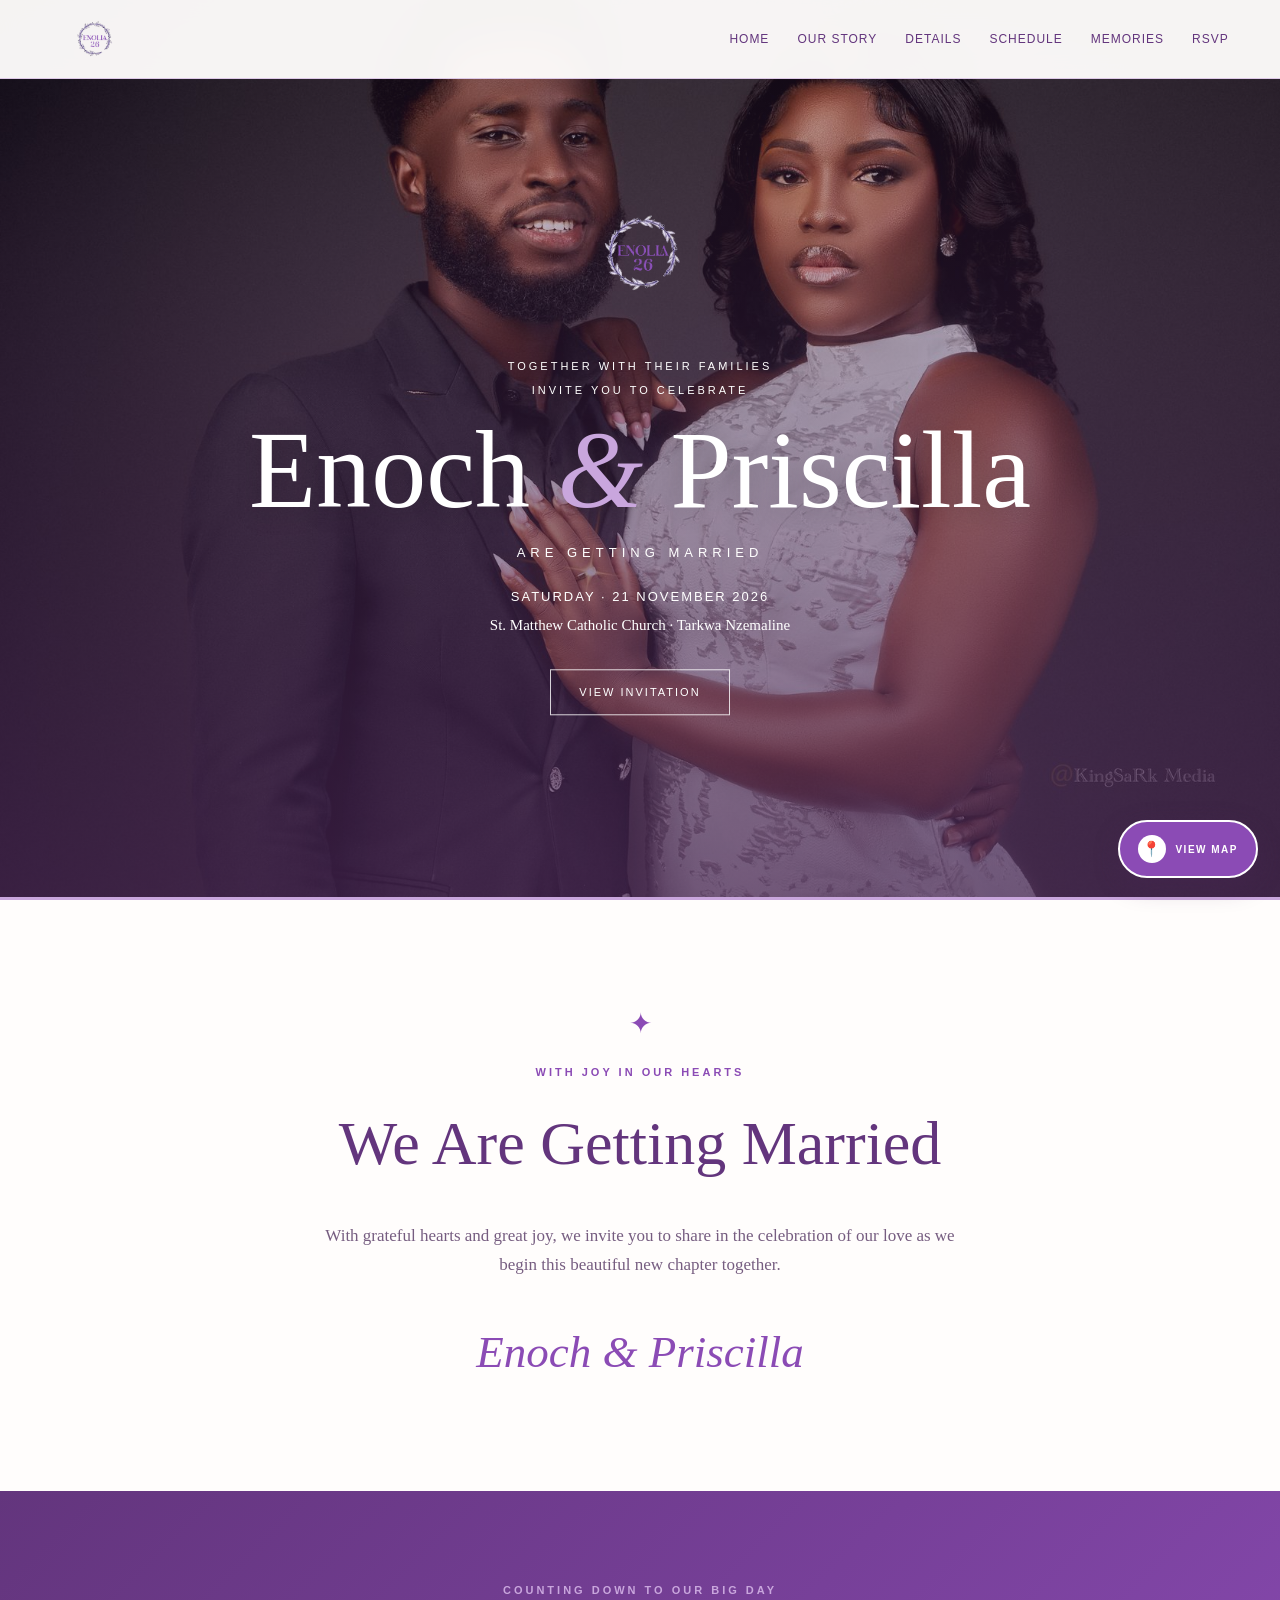
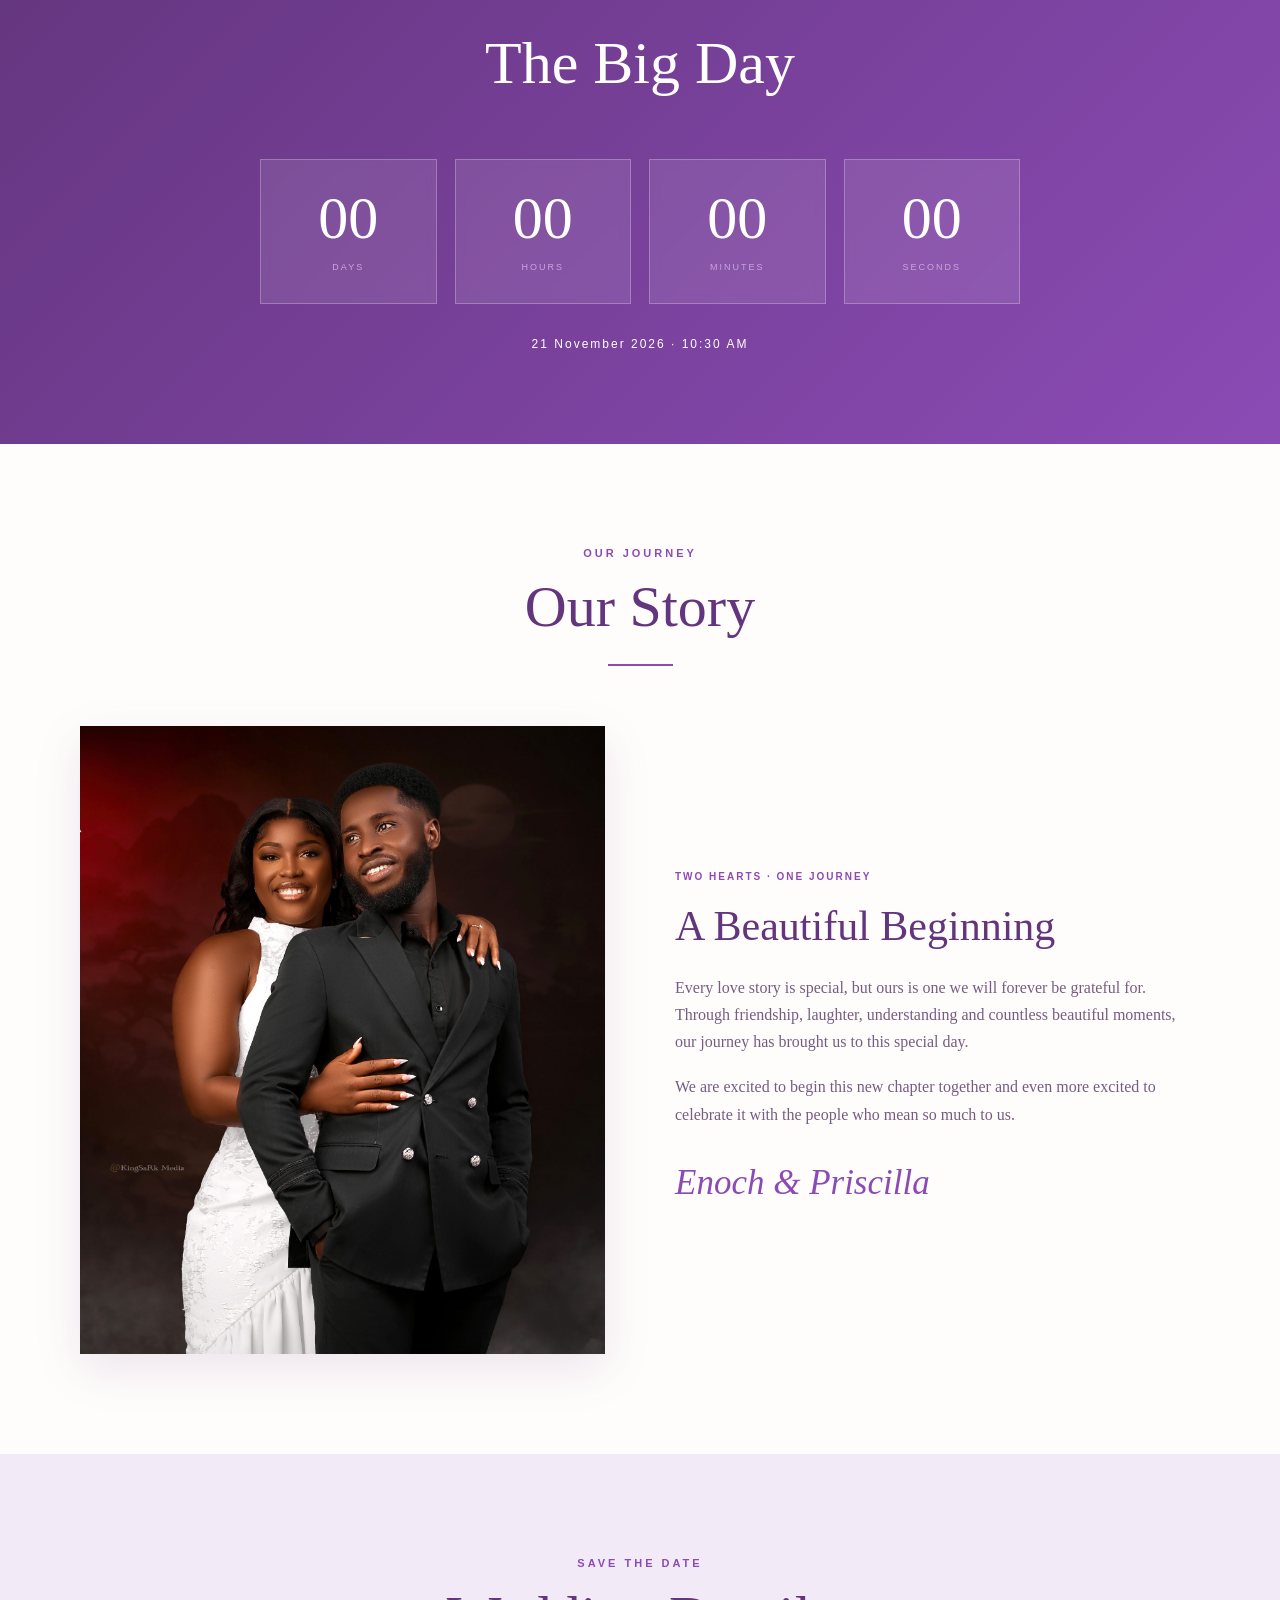
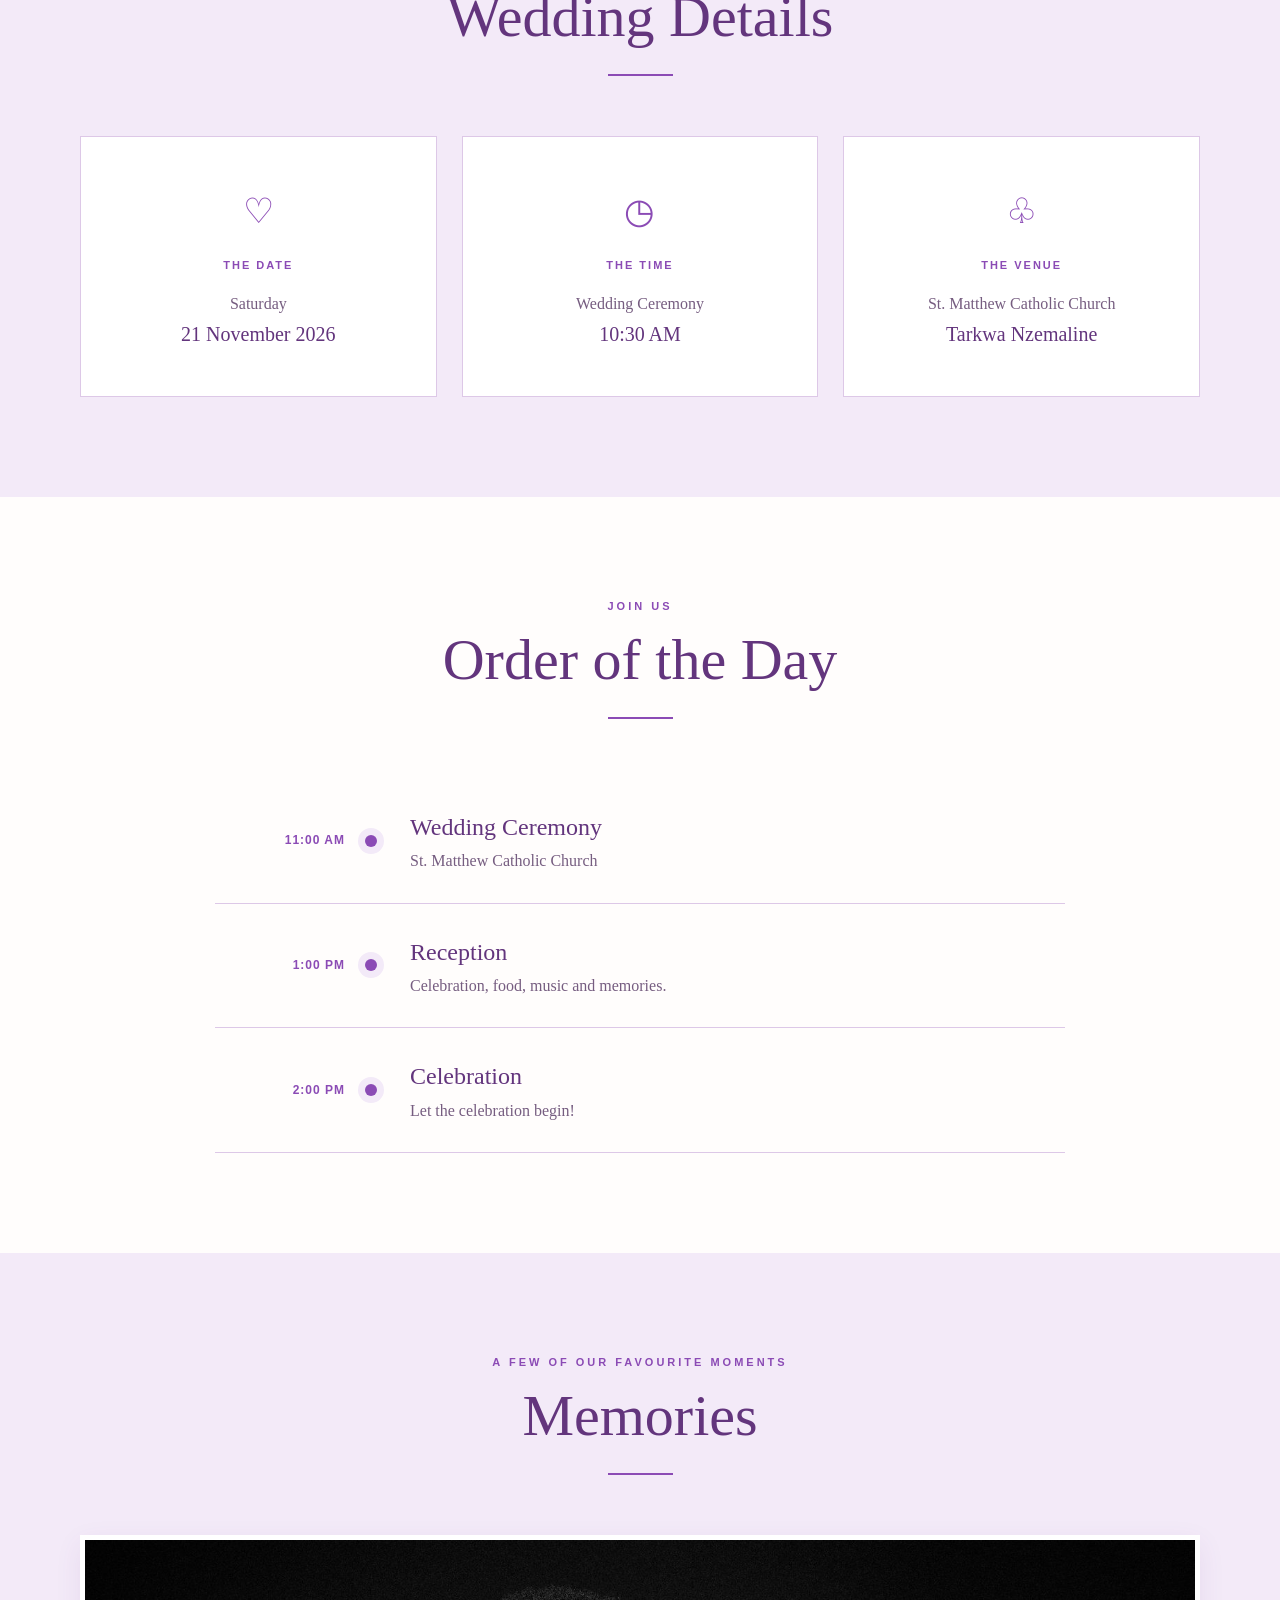
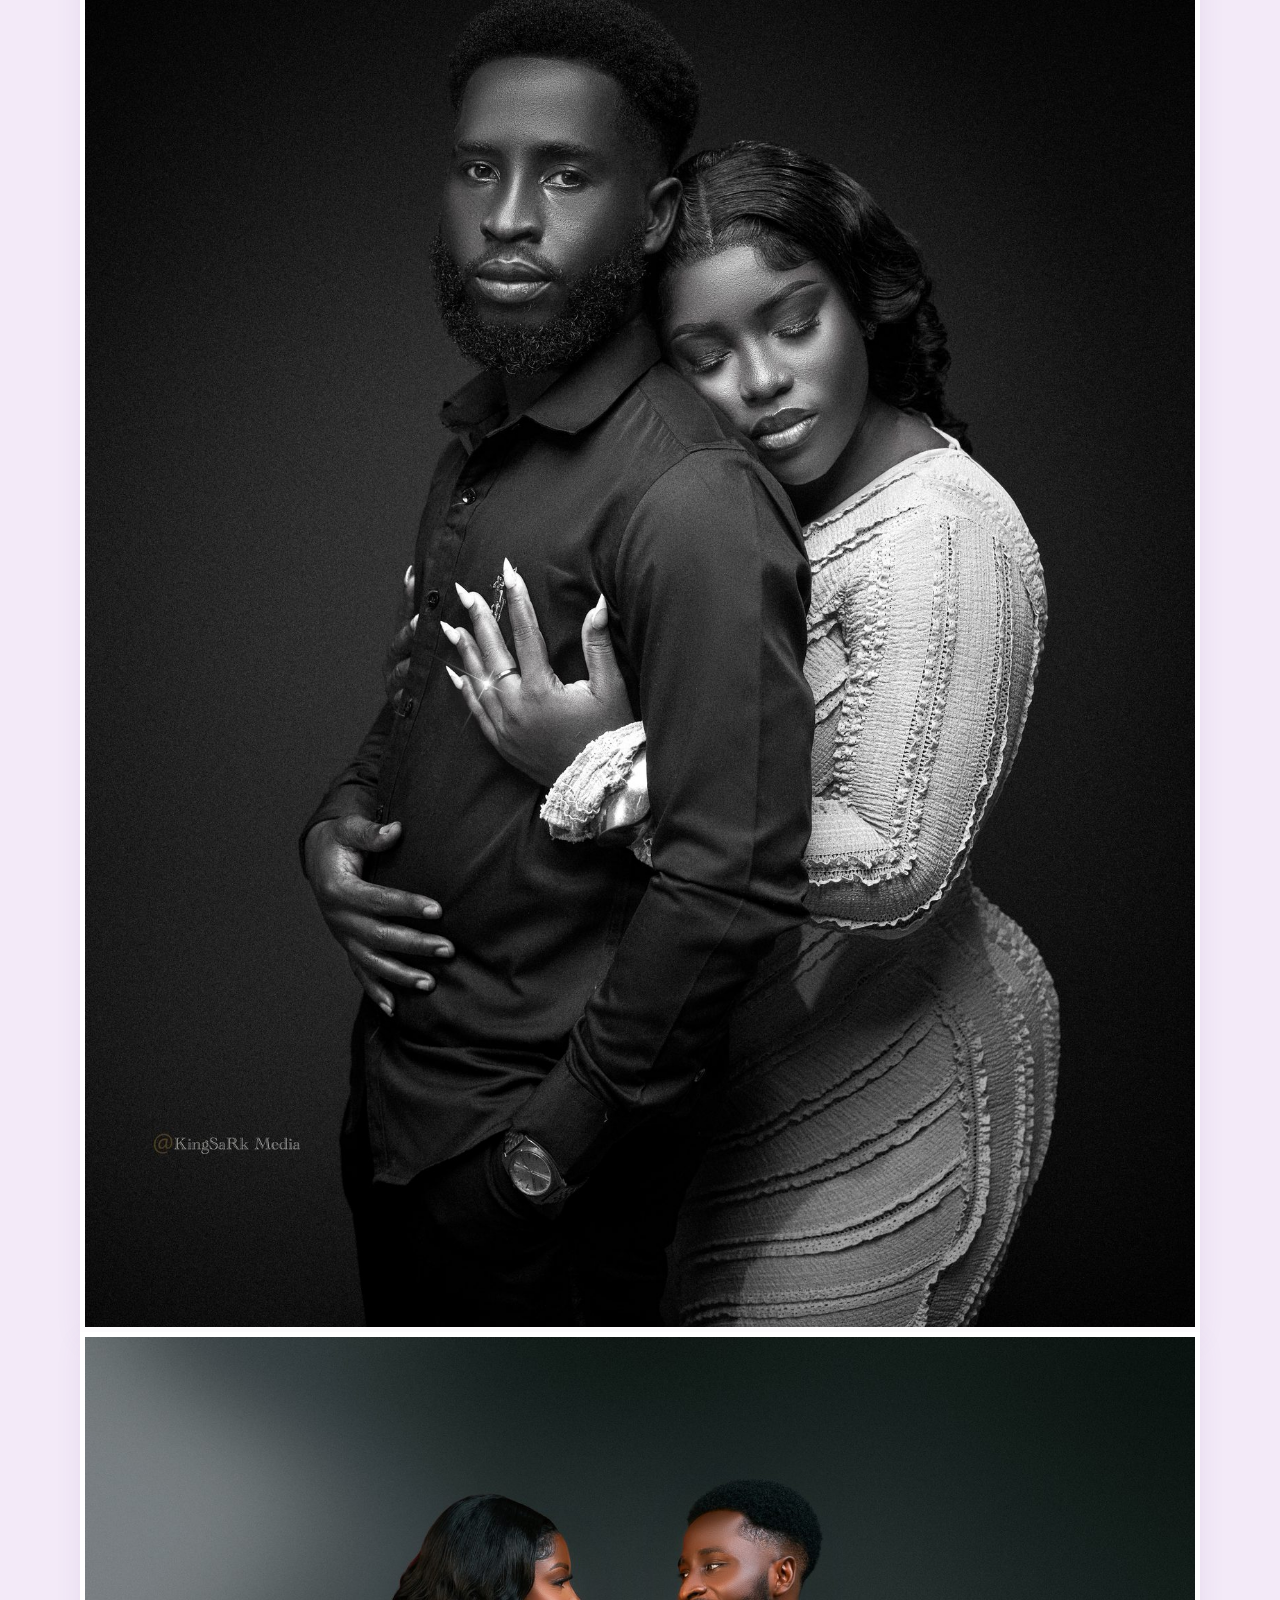
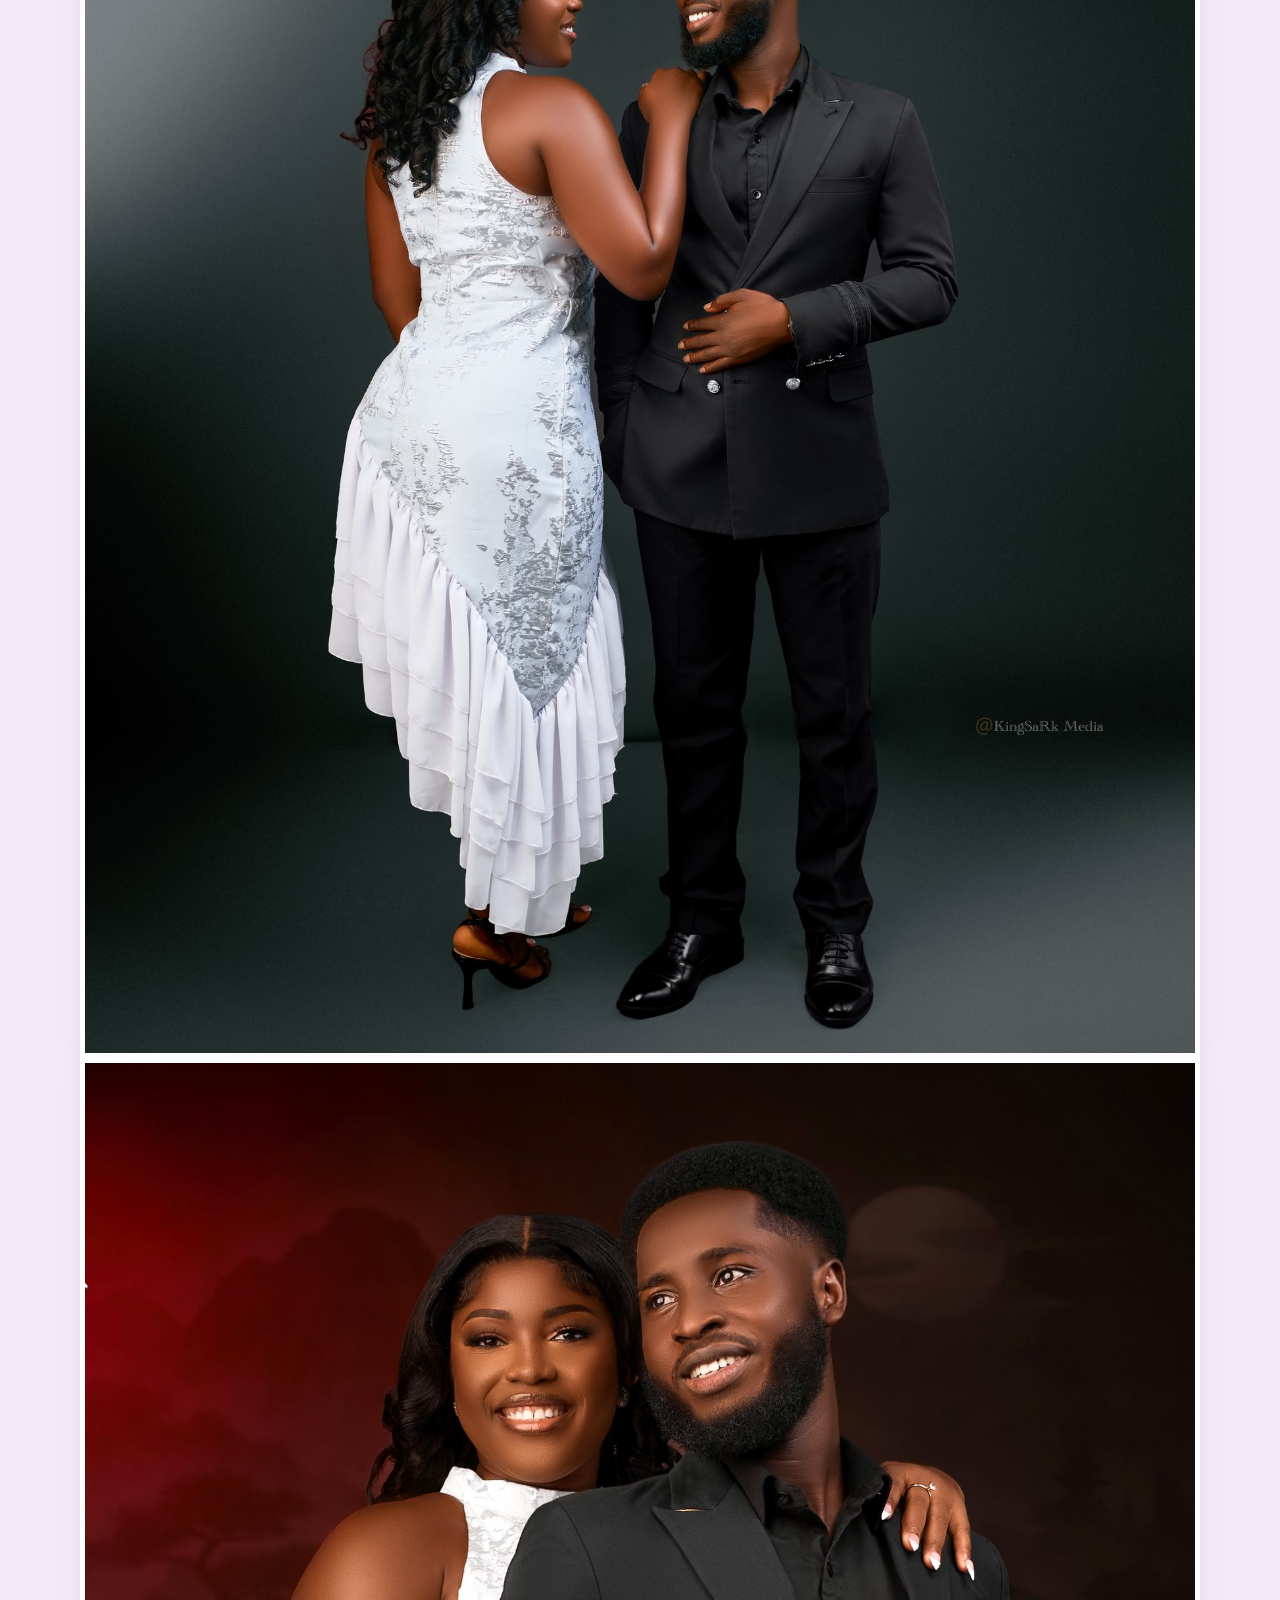
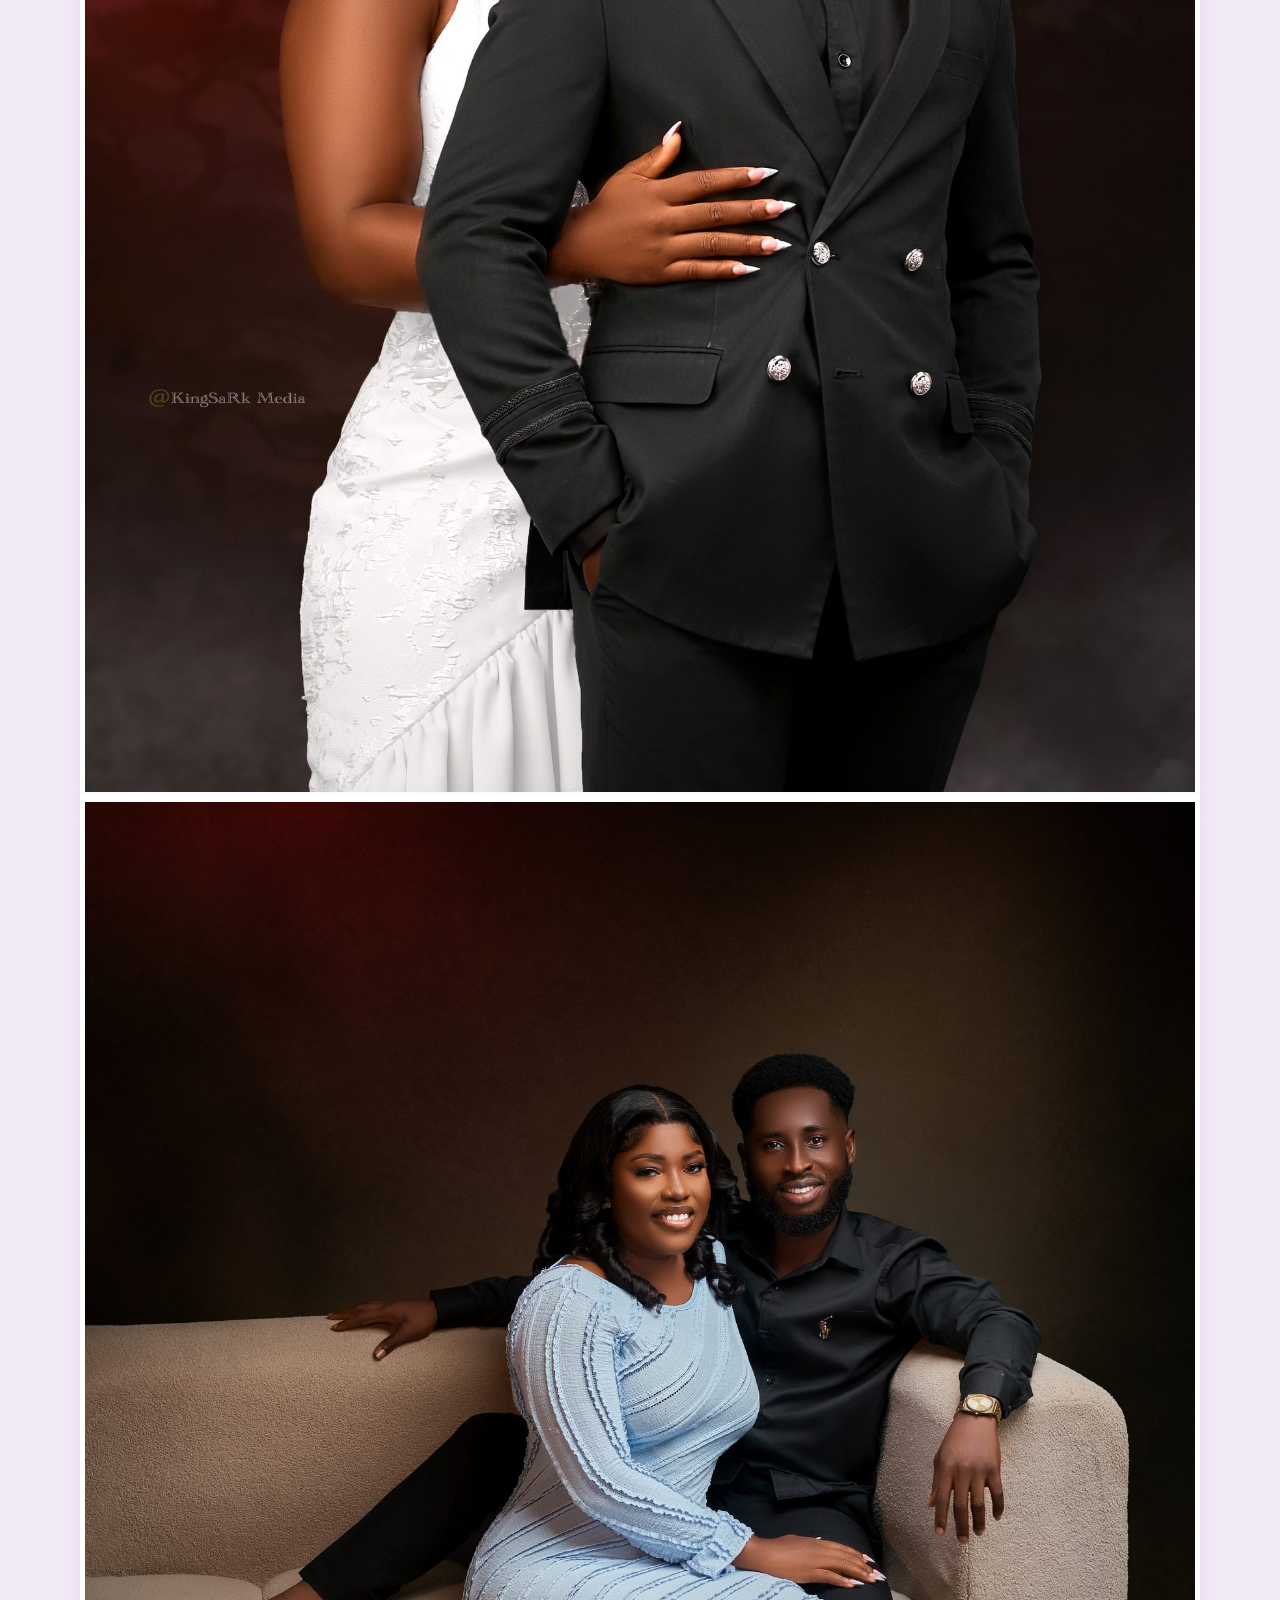
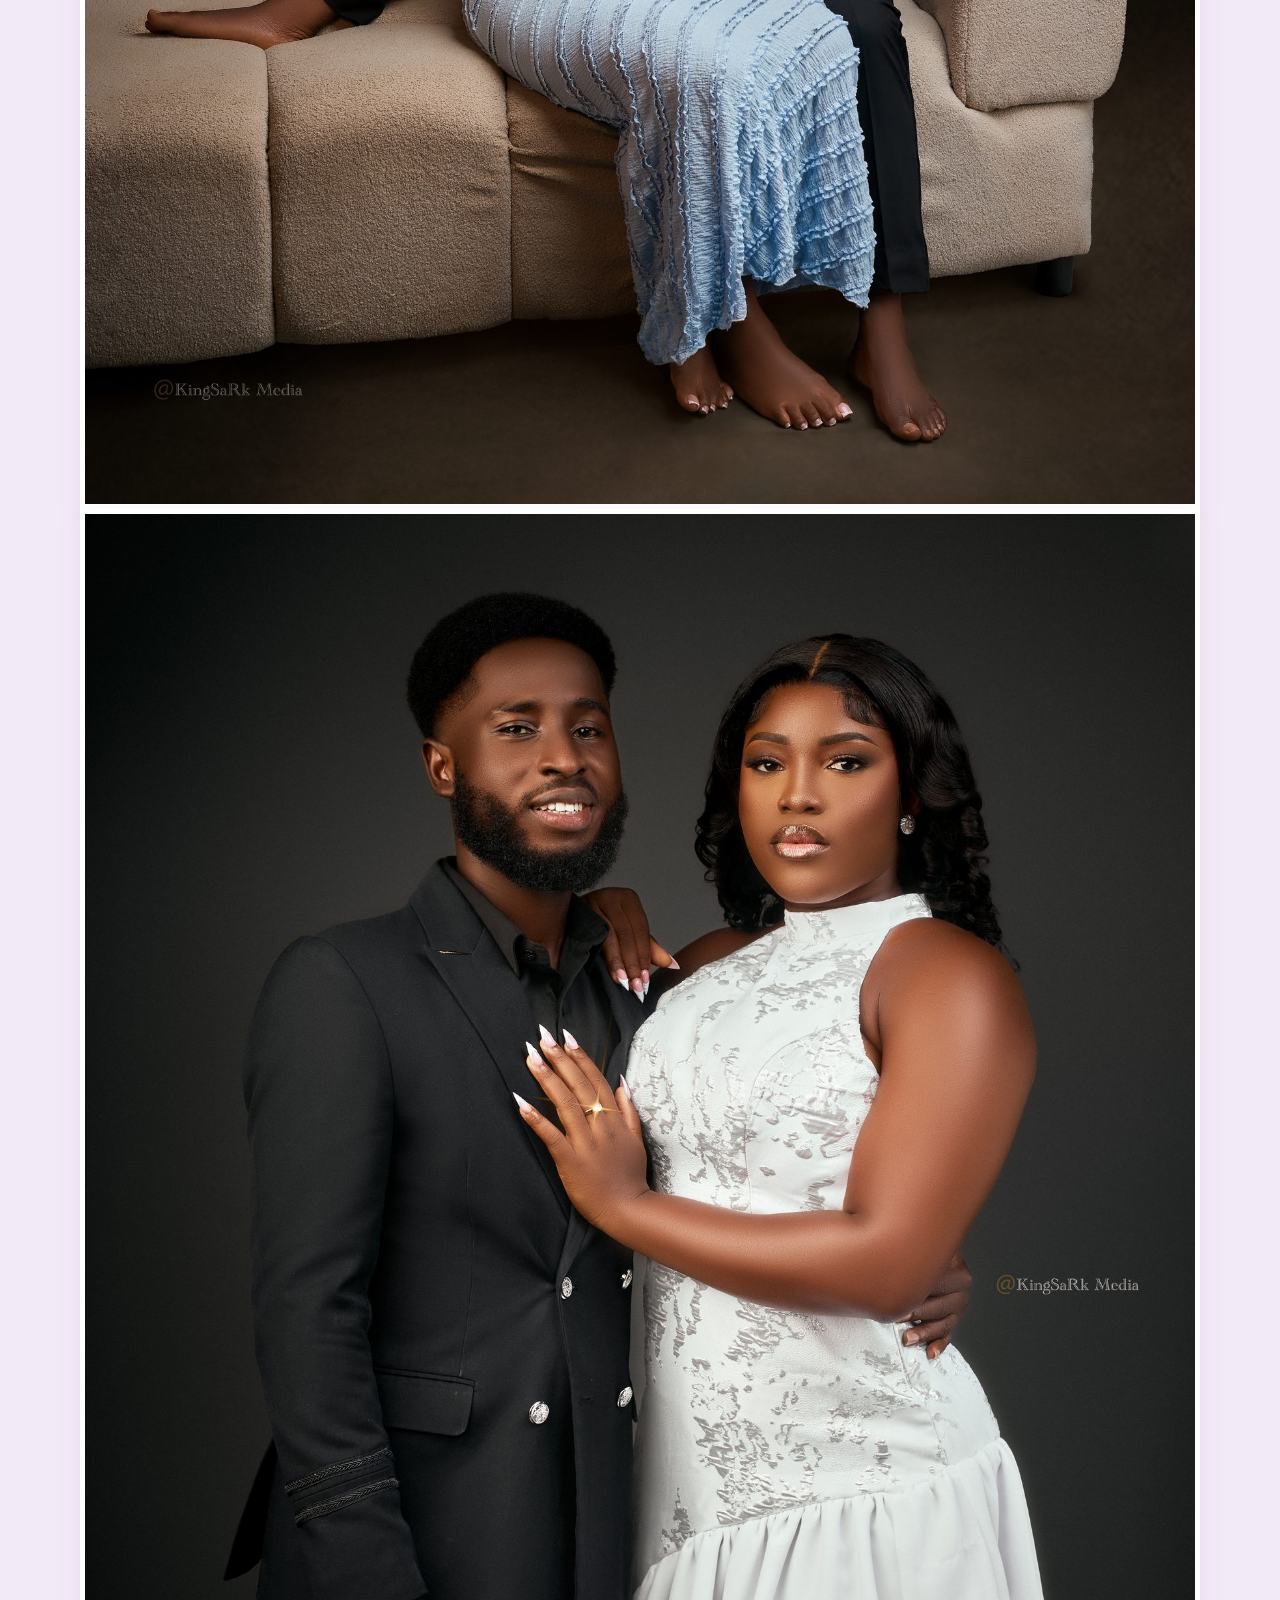
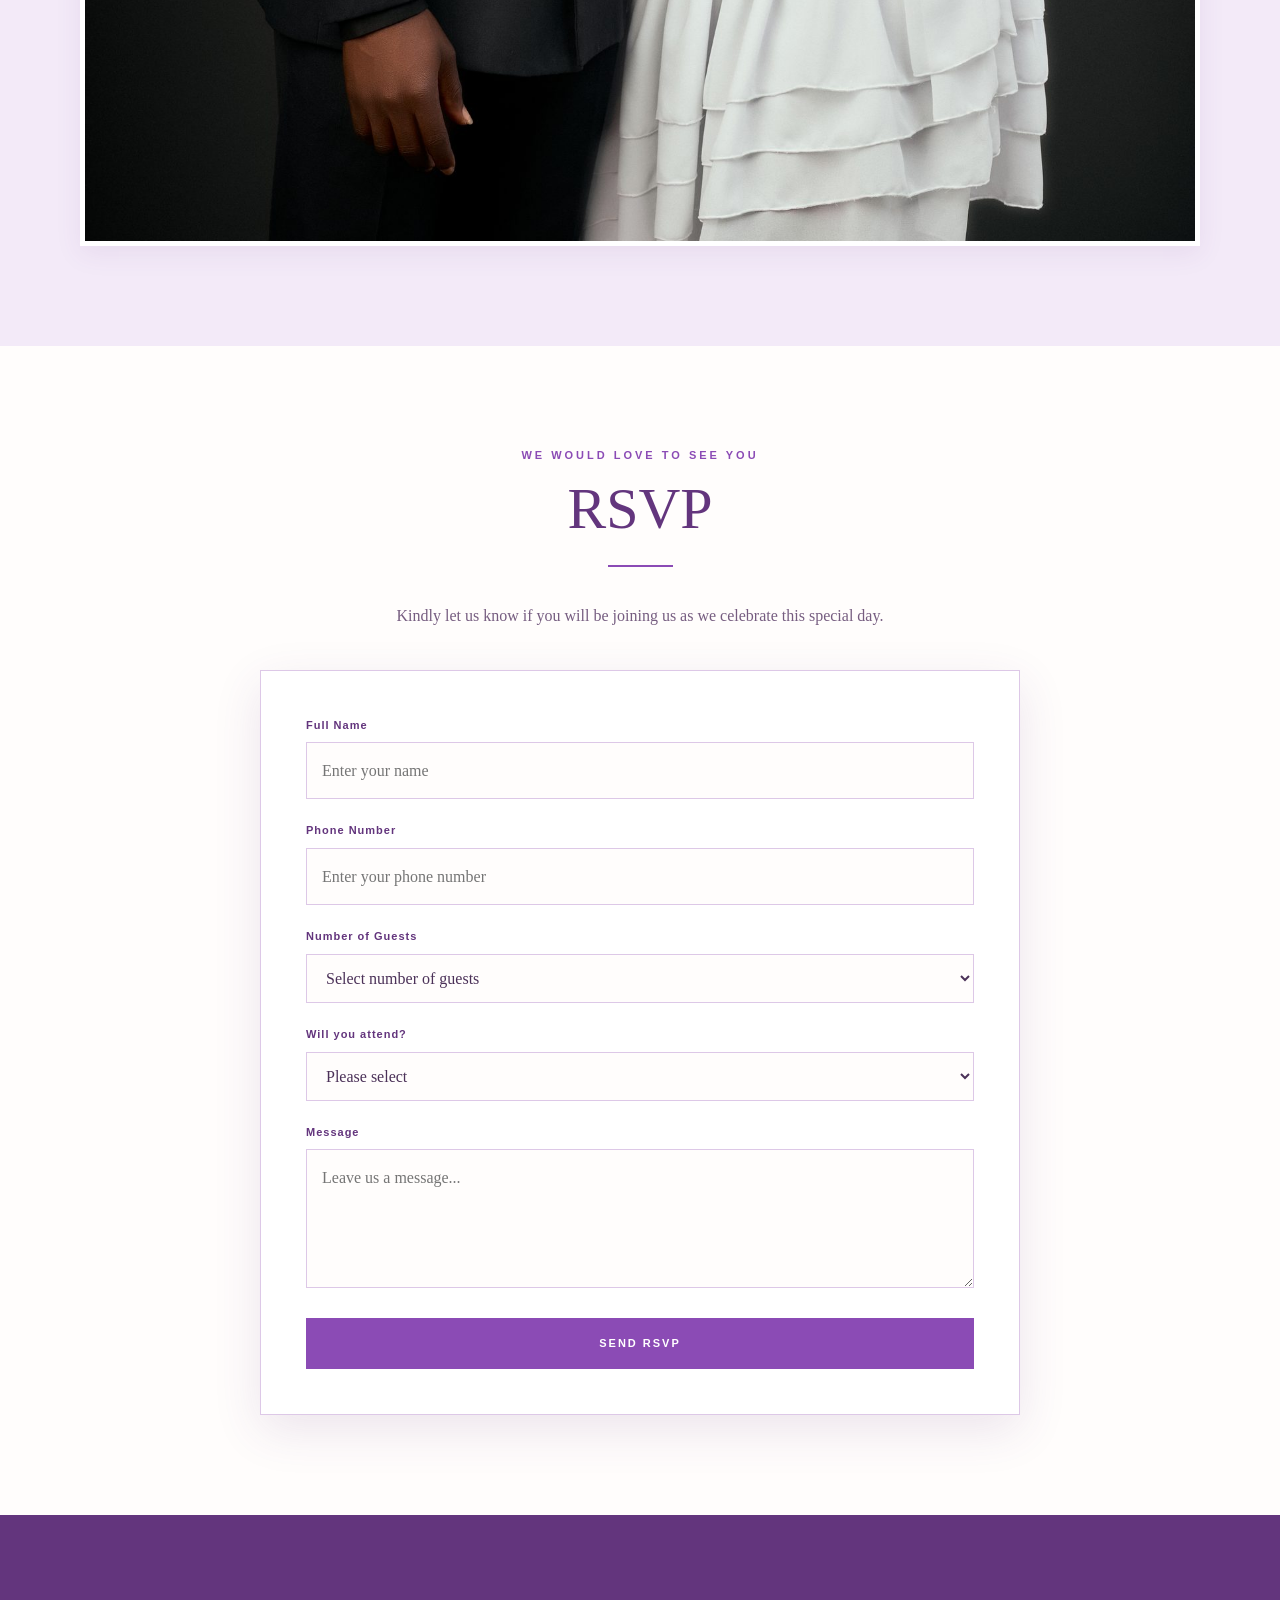
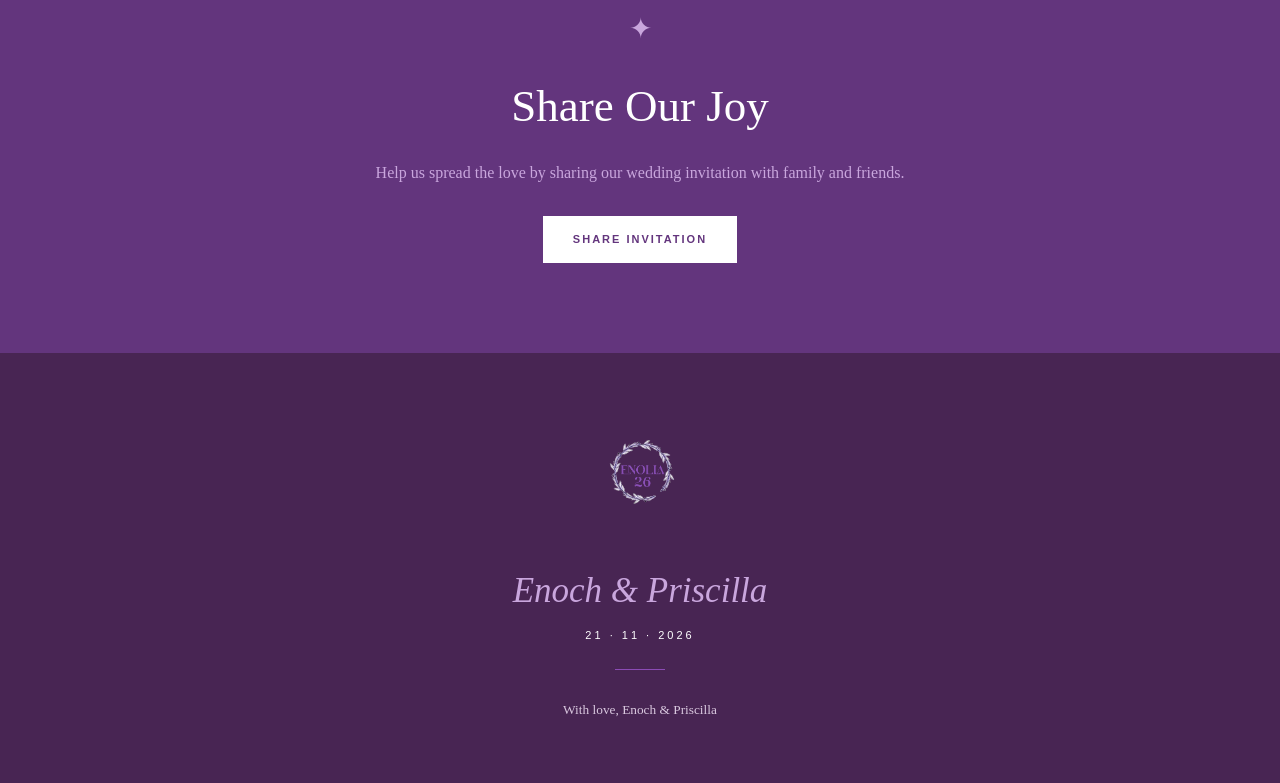
==== commit ccfac69e: "Update index.html" ====
--- a/index.html
+++ b/index.html
@@ -80,7 +80,7 @@
           <div class="hero-date">SATURDAY · 21 NOVEMBER 2026</div>
 
           <div class="hero-location">
-            St. Matthew Catholic Church · Tarkwa Cyanide
+            St. Matthew Catholic Church · Tarkwa Nzemaline
           </div>
 
           <a href="#details" class="hero-button"> VIEW INVITATION </a>
@@ -145,7 +145,7 @@
             </div>
           </div>
 
-          <p class="countdown-date">21 November 2026 · 11:00 AM</p>
+          <p class="countdown-date">21 November 2026 · 10:30 AM</p>
         </div>
       </section>
 
--- a/style.css
+++ b/style.css
@@ -159,8 +159,8 @@
 }
 
 .logo-area img {
-    width: 80px;
-    max-height: 80px;
+    width: 85px;
+    height: 65px;
     object-fit: contain;
 }
 
@@ -274,17 +274,15 @@
 }
 
 .hero-logo {
-    margin-bottom: 20px;
+    margin-bottom: 25px;
 }
 
 .hero-logo img {
-    width: 100px;
-    height: 100px;
+    width: 140px;
+    height: 140px;
     object-fit: contain;
-
-    background: rgba(255, 255, 255, 0.94);
-    border-radius: 50%;
-    padding: 8px;
+    display: inline-block;
+
 }
 
 .hero-small,
@@ -899,16 +897,15 @@
     color: white;
 }
 
+.footer-logo {
+    margin-bottom: 20px;
+}
+
 .footer-logo img {
-    width: 95px;
-    height: 95px;
+    width: 120px;
+    height: 120px;
     object-fit: contain;
-
-    background: white;
-    border-radius: 50%;
-    padding: 7px;
-
-    margin-bottom: 20px;
+    display: inline-block;
 }
 
 .footer-names {
@@ -1154,3 +1151,99 @@
     }
 
 }
+/* =========================================================
+   FLOATING GOOGLE MAPS BUTTON
+========================================================= */
+
+.floating-map {
+    position: fixed;
+
+    right: 22px;
+    bottom: 22px;
+
+    z-index: 2000;
+
+    display: flex;
+    align-items: center;
+    gap: 9px;
+
+    padding: 13px 18px;
+
+    background: var(--purple);
+    color: white;
+
+    border: 2px solid white;
+    border-radius: 50px;
+
+    box-shadow: 0 8px 25px rgba(72, 37, 83, 0.35);
+
+    font-family: var(--sans);
+    font-size: 10px;
+    font-weight: bold;
+    letter-spacing: 1.5px;
+
+    transition:
+        transform 0.3s ease,
+        background 0.3s ease,
+        box-shadow 0.3s ease;
+}
+
+.floating-map:hover {
+    background: var(--deep-purple);
+
+    transform: translateY(-4px);
+
+    box-shadow: 0 12px 30px rgba(72, 37, 83, 0.45);
+}
+
+.map-icon {
+    width: 28px;
+    height: 28px;
+
+    display: flex;
+    align-items: center;
+    justify-content: center;
+
+    background: white;
+    color: var(--purple);
+
+    border-radius: 50%;
+
+    font-size: 15px;
+}
+
+.map-text {
+    white-space: nowrap;
+}
+
+
+/* MOBILE */
+
+@media (max-width: 600px) {
+
+    .floating-map {
+        right: 15px;
+        bottom: 15px;
+
+        width: 52px;
+        height: 52px;
+
+        padding: 0;
+
+        justify-content: center;
+
+        border-width: 2px;
+    }
+
+    .map-icon {
+        width: 34px;
+        height: 34px;
+
+        font-size: 17px;
+    }
+
+    .map-text {
+        display: none;
+    }
+
+}
